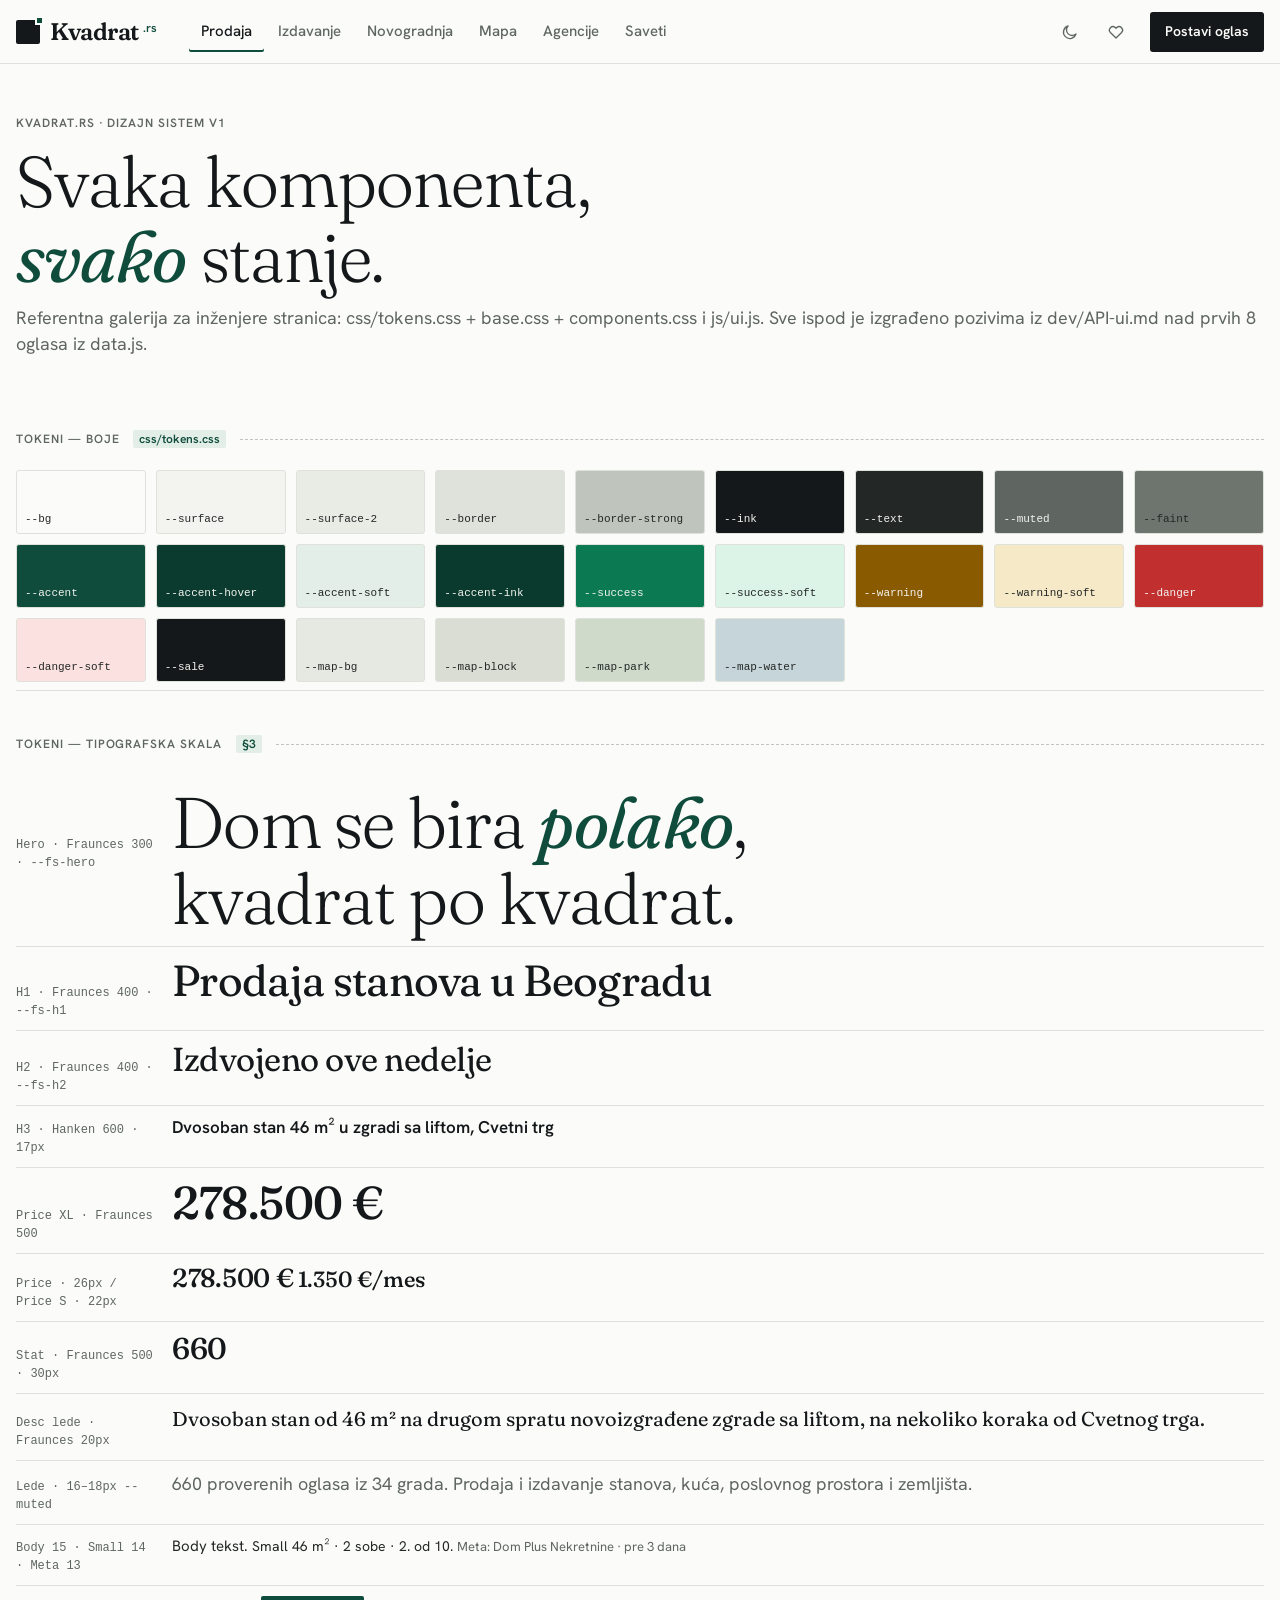
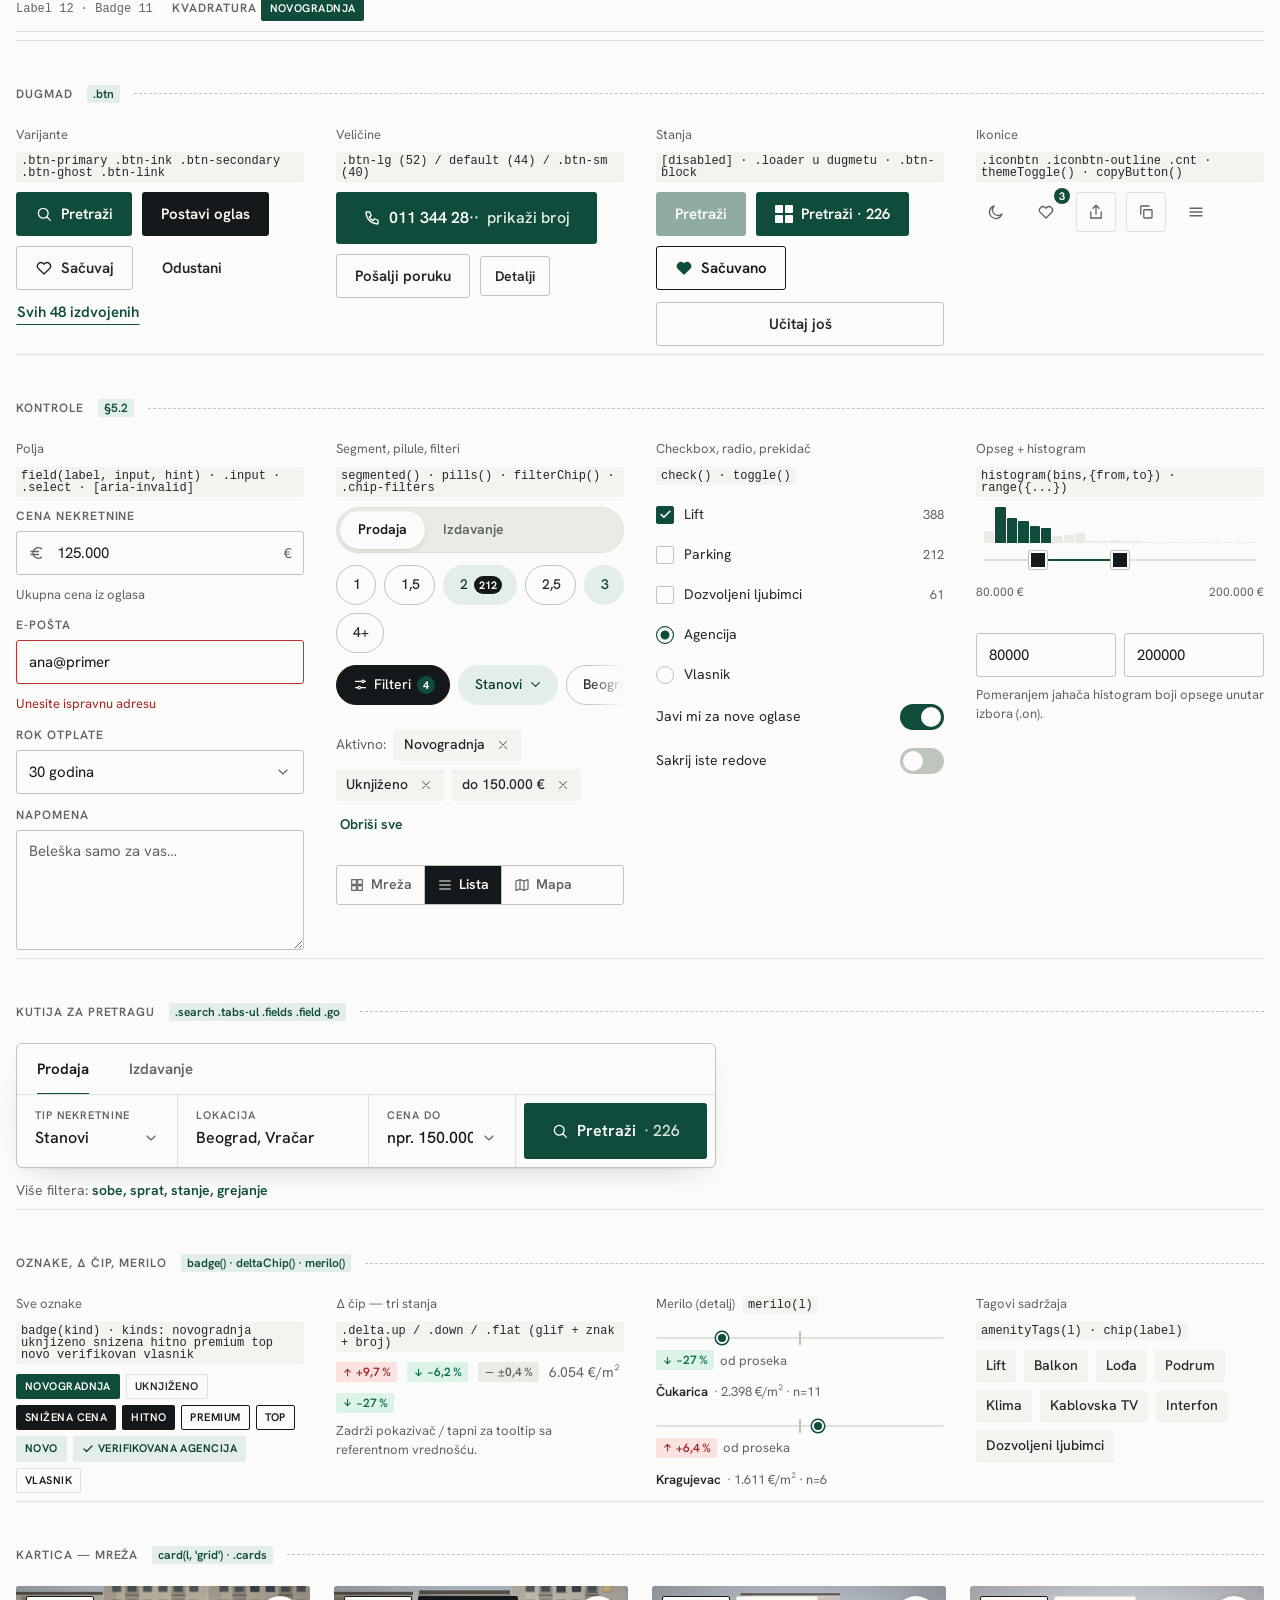
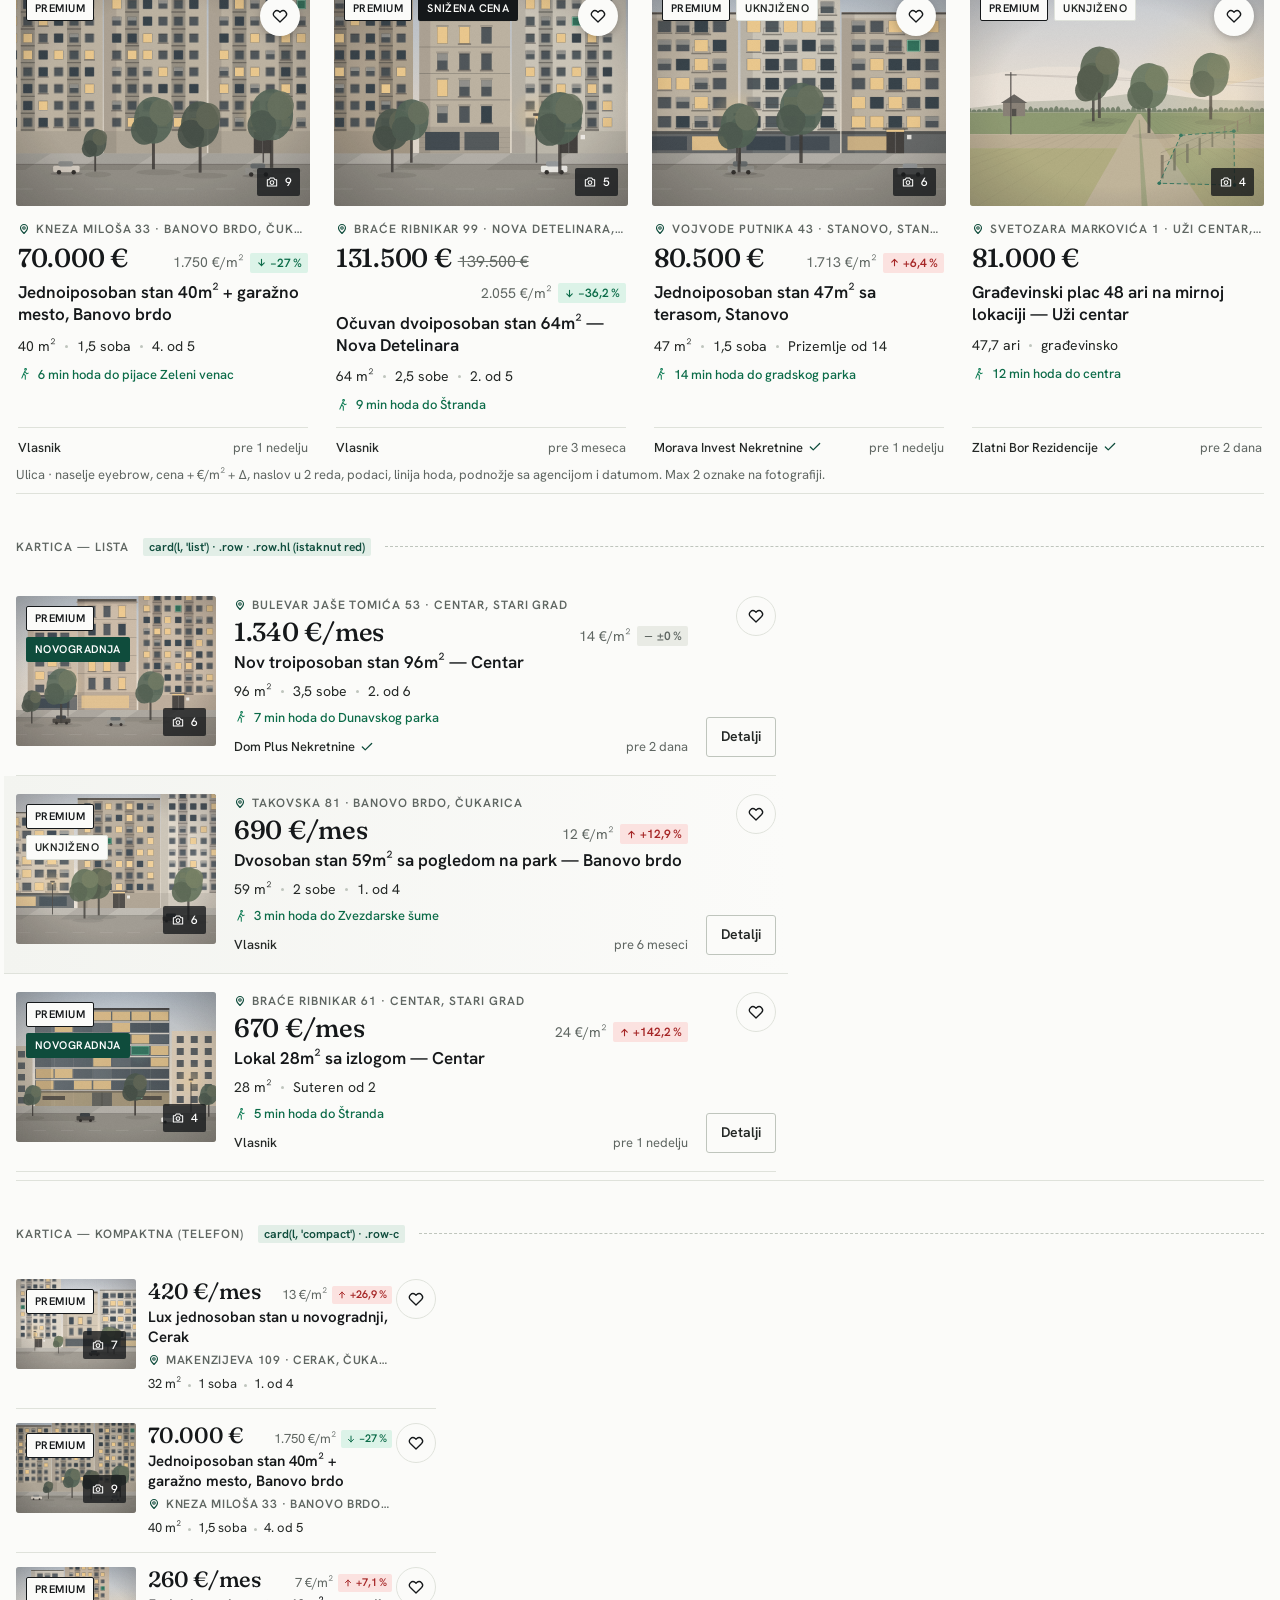
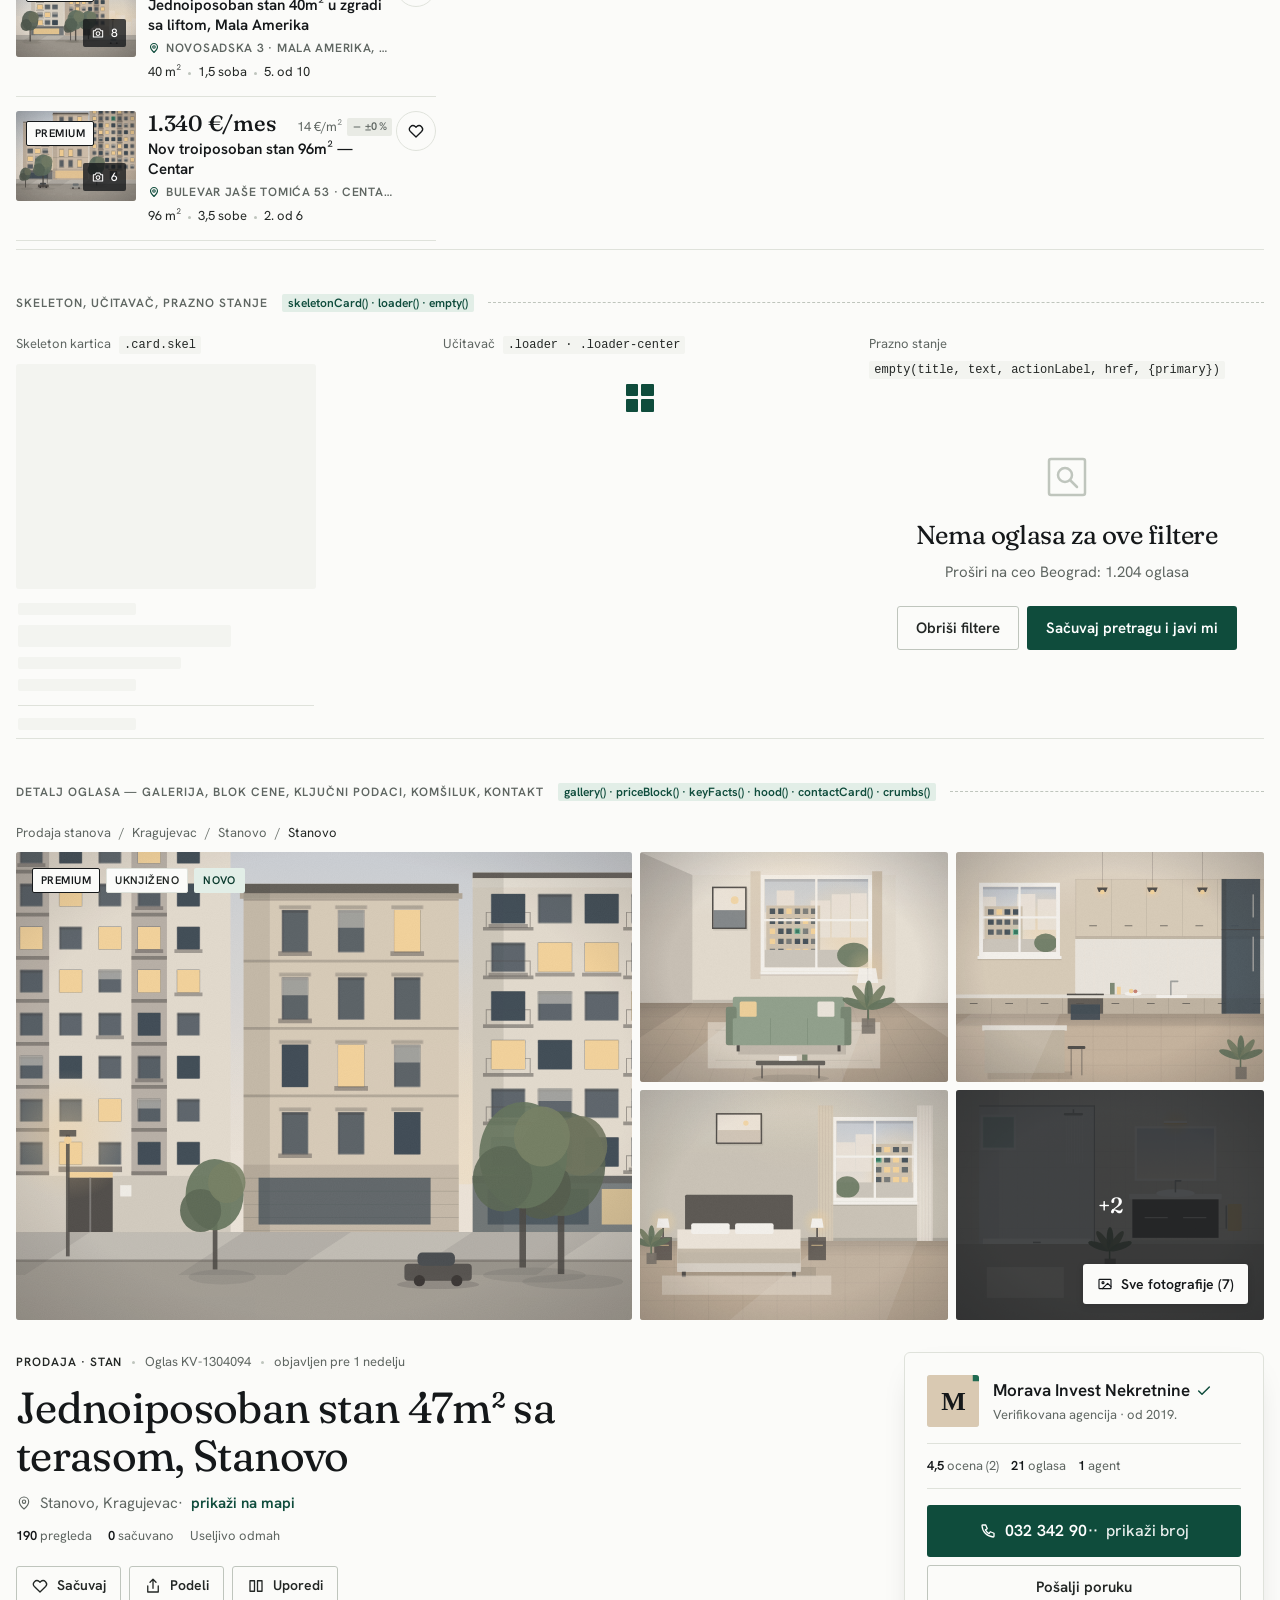
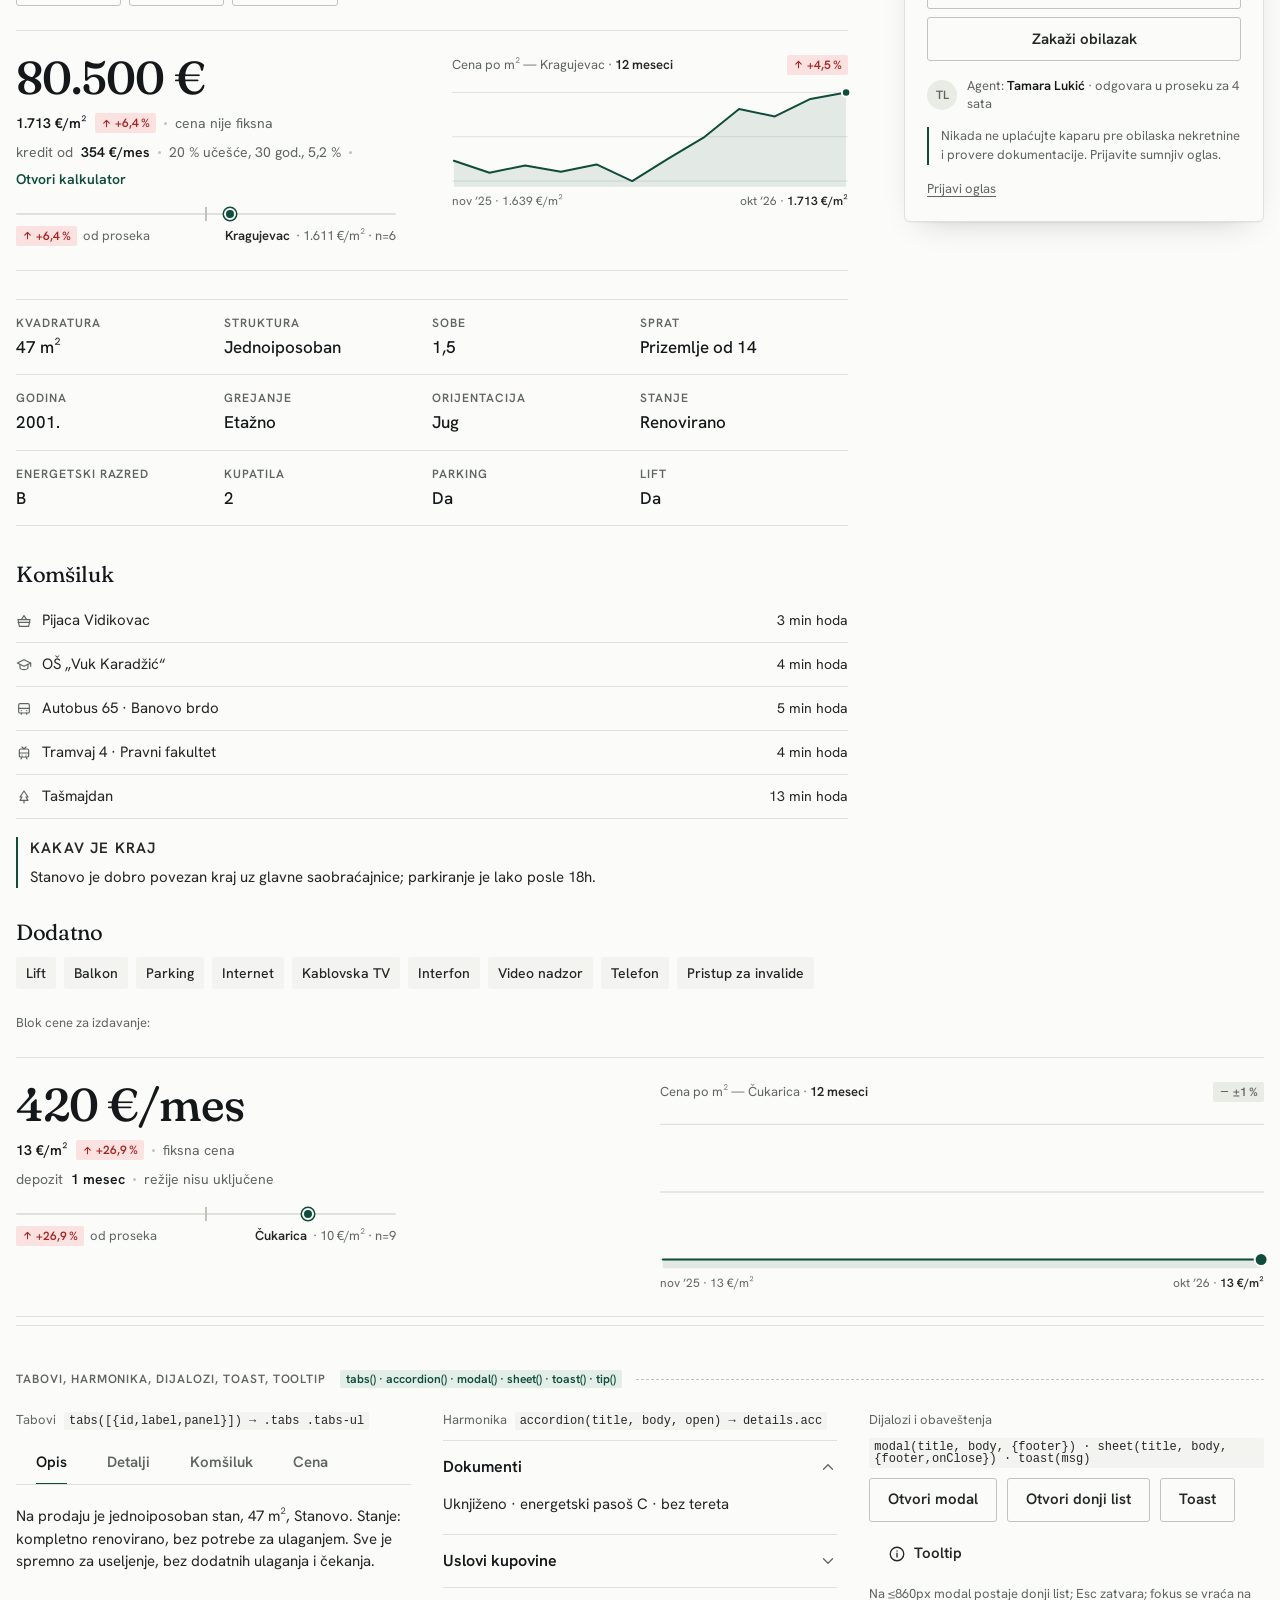
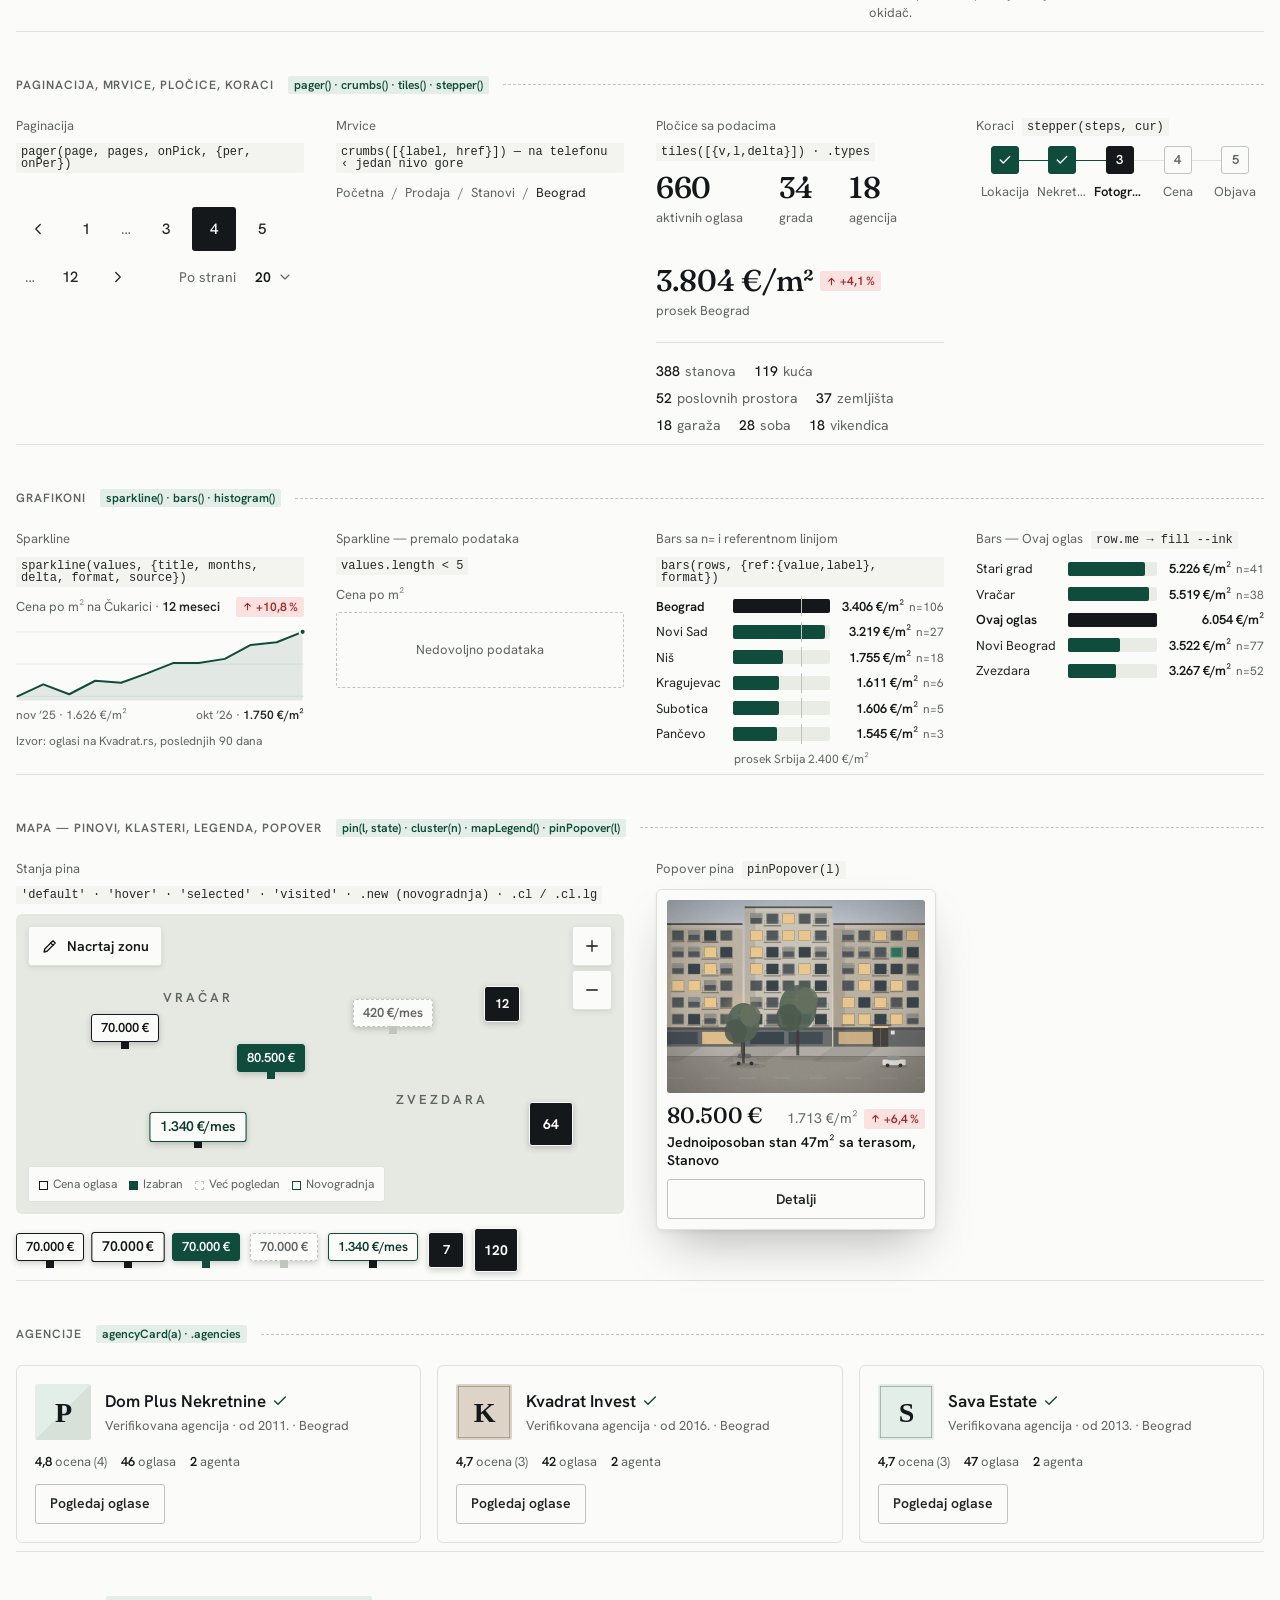
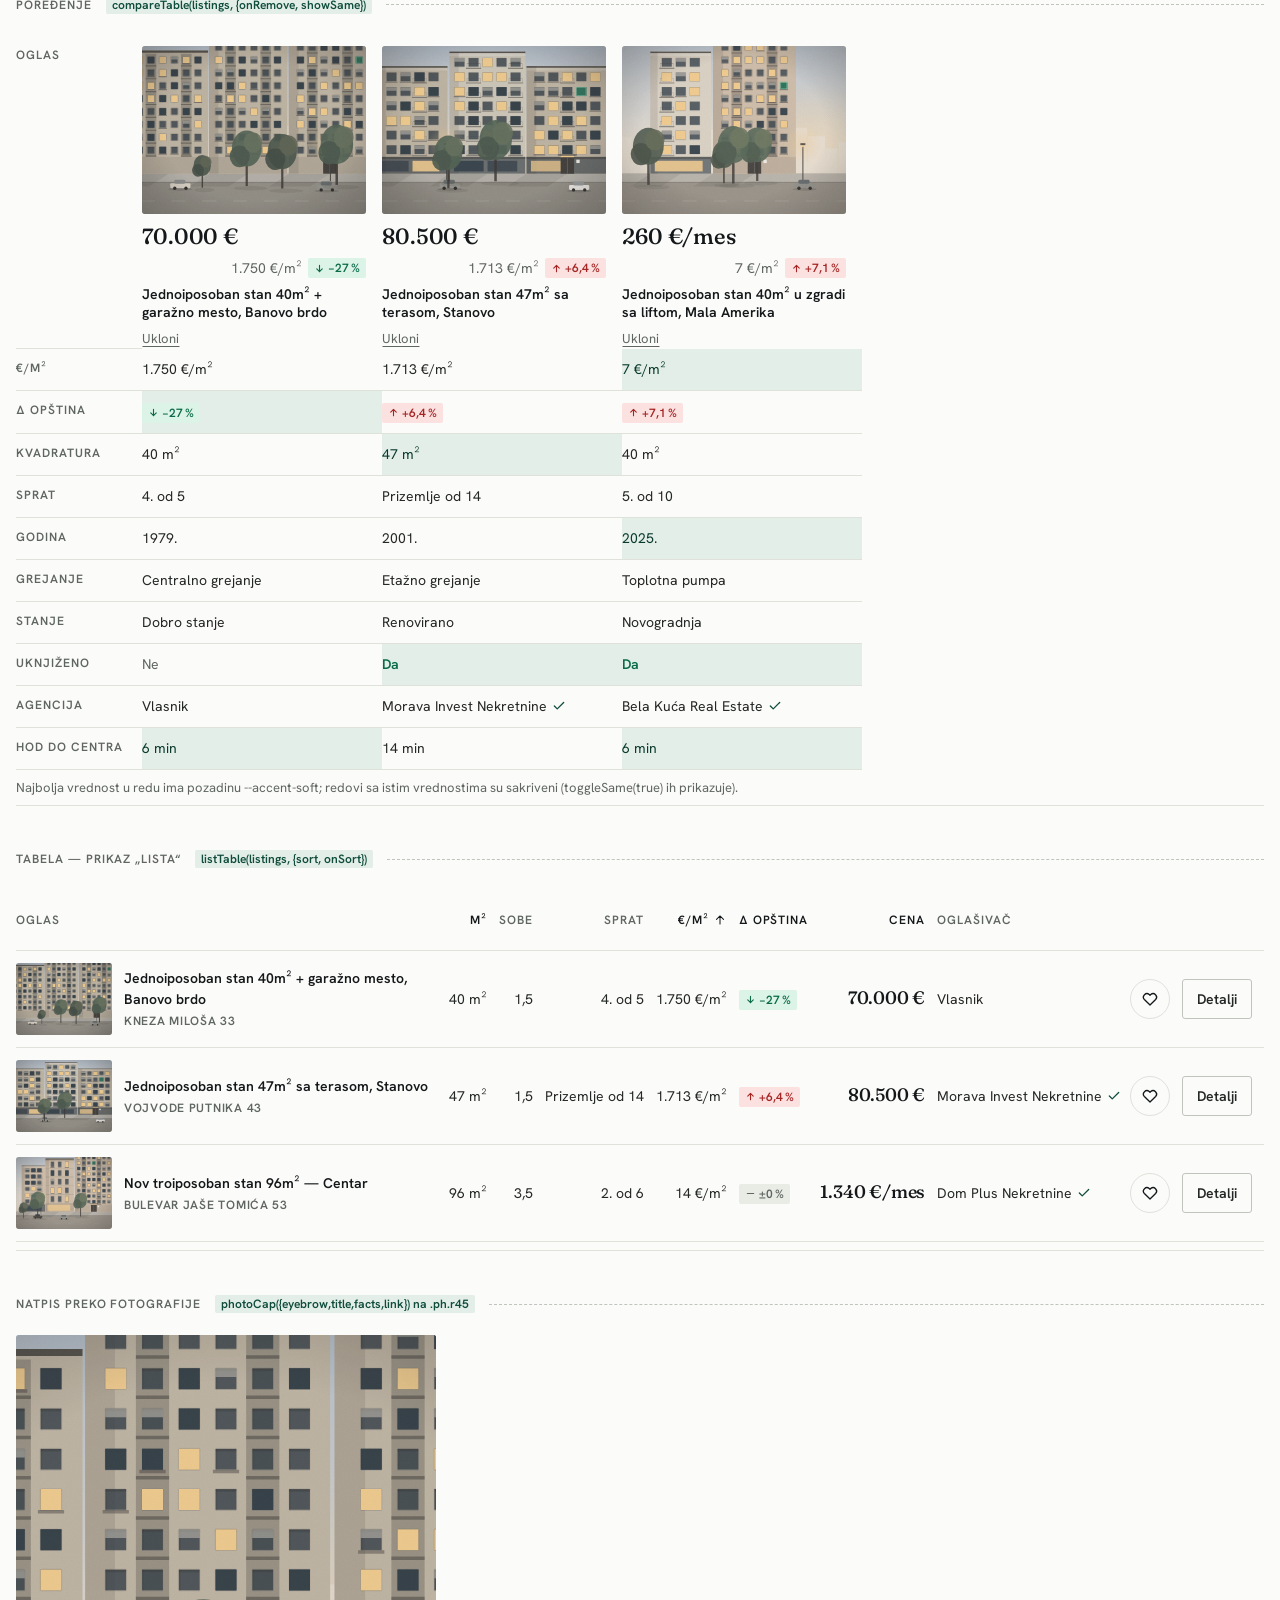
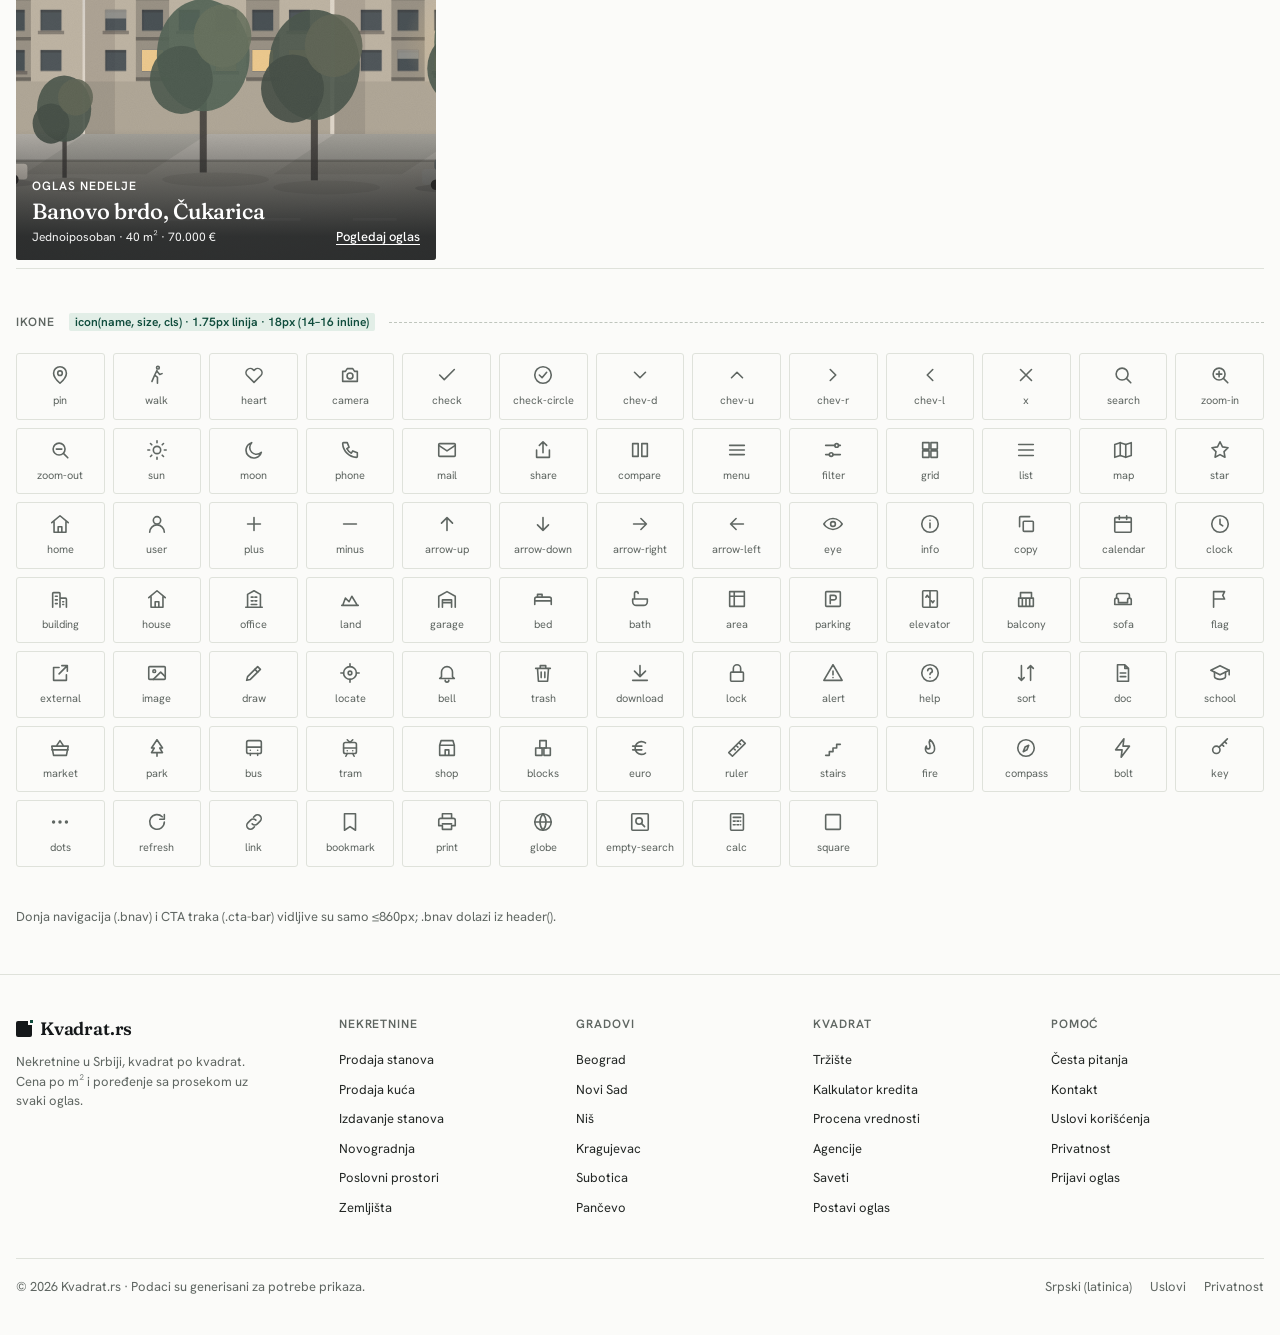
==== dev/index.html @ 616bff7f "WIP: redizajn — dizajn sistem, generator slika, mapa (u izradi) Co-Authored-By: Claude Fable 5.1 <no" ====
<!doctype html>
<html lang="sr">
<head>
<meta charset="utf-8">
<meta name="viewport" content="width=device-width,initial-scale=1,viewport-fit=cover">
<title>Kvadrat.rs — dizajn sistem (styleguide)</title>
<link rel="preconnect" href="https://fonts.googleapis.com">
<link rel="preconnect" href="https://fonts.gstatic.com" crossorigin>
<link href="https://fonts.googleapis.com/css2?family=Fraunces:ital,opsz,wght,SOFT@0,9..144,300..700,50;1,9..144,300..700,50&family=Hanken+Grotesk:wght@400;500;600;700&display=swap" rel="stylesheet">
<link rel="stylesheet" href="../css/tokens.css">
<link rel="stylesheet" href="../css/base.css">
<link rel="stylesheet" href="../css/components.css">
<style>
/* samo za styleguide — ne kopirati na sajt */
.sg-sec{padding:44px 0 8px}
.sg-sec+.sg-sec{border-top:1px solid var(--border)}
.sg-label{display:flex;align-items:center;gap:14px;font-size:12px;font-weight:600;letter-spacing:.08em;text-transform:uppercase;color:var(--muted);margin-bottom:22px}
.sg-label::after{content:"";flex:1;border-top:1px dashed var(--border-strong)}
.sg-label code{font:600 12px/1 var(--f-body);letter-spacing:0;text-transform:none;color:var(--accent);background:var(--accent-soft);padding:3px 6px;border-radius:2px}
.sg-grid{display:grid;grid-template-columns:repeat(auto-fit,minmax(280px,1fr));gap:28px 32px}
.sg-item,.sg-sec,.sg-grid>*{min-width:0}
.sg-item>.t{font-size:13px;color:var(--muted);margin-bottom:10px;display:flex;gap:8px;align-items:baseline;flex-wrap:wrap}
.sg-item>.t code{font:500 12px/1 ui-monospace,Menlo,Consolas,monospace;color:var(--text);background:var(--surface);padding:3px 5px;border-radius:2px}
.sg-row{display:flex;flex-wrap:wrap;gap:10px;align-items:center}
.sg-sw{display:grid;grid-template-columns:repeat(auto-fill,minmax(120px,1fr));gap:10px}
.sg-sw div{height:64px;border-radius:var(--r);border:1px solid var(--border);display:flex;align-items:flex-end;padding:6px 8px;font-size:11px;color:var(--muted);font-family:ui-monospace,Menlo,monospace}
.sg-sw div.dark{color:#F3F4F0}.sg-sw div.light{color:#232725}
.sg-type>div{padding:10px 0;border-bottom:1px solid var(--border);display:grid;grid-template-columns:140px 1fr;gap:16px;align-items:baseline}
.sg-type small{font-size:12px;color:var(--muted);font-family:ui-monospace,Menlo,monospace}
.sg-icons{display:grid;grid-template-columns:repeat(auto-fill,minmax(88px,1fr));gap:8px}
.sg-icons div{display:flex;flex-direction:column;align-items:center;gap:6px;padding:10px 4px;border:1px solid var(--border);border-radius:var(--r);font-size:11px;color:var(--muted);text-align:center;word-break:break-all}
.sg-map{height:300px;position:relative}
.sg-note{font-size:13px;color:var(--muted);margin-top:8px}
.sg-rail{display:flex;gap:8px;overflow-x:auto;scrollbar-width:none;padding-right:36px;mask-image:linear-gradient(90deg,#000 calc(100% - 36px),transparent);-webkit-mask-image:linear-gradient(90deg,#000 calc(100% - 36px),transparent)}
.sg-rail::-webkit-scrollbar{display:none}
.sg-rows{max-width:760px}
.sg-compact{max-width:420px}
.sg-hero{max-width:420px}
.sg-h{margin-bottom:28px}
.sg-h p{margin-top:10px}
@media (max-width:600px){.sg-type>div{grid-template-columns:1fr;gap:4px}.sg-grid{grid-template-columns:1fr}}
</style>
</head>
<body>
<div id="app"></div>
<main id="main" class="wrap" aria-label="Styleguide"></main>
<div id="foot"></div>
<div id="toasts" aria-live="polite"></div>

<script src="../data.js" charset="utf-8"></script>
<script src="../js/core.js" charset="utf-8"></script>
<script src="../js/images.js" charset="utf-8"></script>
<script src="../js/ui.js" charset="utf-8"></script>
<script>
/* ───────── ŠIM samo za styleguide: fallback fmt/stats/mock/store/img/mortgage ako core.js / images.js još nisu prepisani ───────── */
(function () {
  'use strict';
  const has = (fn) => { try { return fn() !== undefined; } catch (e) { return false; } };
  const nf = new Intl.NumberFormat('sr-RS', { maximumFractionDigits: 0 });
  const nf1 = new Intl.NumberFormat('sr-RS', { maximumFractionDigits: 1 });
  const pl = (n, a, b, c) => { const m10 = n % 10, m100 = n % 100; if (m10 === 1 && m100 !== 11) return a; if (m10 >= 2 && m10 <= 4 && (m100 < 12 || m100 > 14)) return b; return c; };
  if (!has(() => fmt)) {
    window.fmt = {
      price: (n, t) => nf.format(Math.round(n)) + (t === 'izdavanje' ? ' €/mes' : ' €'),
      ppm: (n) => nf.format(Math.round(n)) + ' €/m²',
      m2: (n) => nf.format(Math.round(n)) + ' m²',
      num: (n) => nf.format(n),
      pct: (x, o = {}) => ((o.sign && x > 0) ? '+' : '') + nf1.format(Math.round(x * 10) / 10).replace('-', '−') + ' %',
      rel: (d) => d === 0 ? 'danas' : d === 1 ? 'juče' : d < 7 ? `pre ${d} dana` : d < 30 ? `pre ${Math.round(d / 7)} ${pl(Math.round(d / 7), 'nedelju', 'nedelje', 'nedelja')}` : d < 365 ? `pre ${Math.round(d / 30)} ${pl(Math.round(d / 30), 'mesec', 'meseca', 'meseci')}` : 'pre godinu dana',
      floor: (fl, tf) => fl == null ? null : (fl === 0 ? 'Prizemlje' : fl === -1 ? 'Suteren' : fl + '.') + (tf ? ' od ' + tf : ''),
      rooms: (ro) => (ROOMS.find((r) => r[0] === ro) || [0, ro + ' sobe'])[1],
      roomsN: (ro) => ro >= 5 ? '5+' : nf1.format(ro),
      plural: pl,
    };
  }
  const median = (arr) => { if (!arr.length) return 0; const s = [...arr].sort((a, b) => a - b); const m = s.length >> 1; return s.length % 2 ? s[m] : (s[m - 1] + s[m]) / 2; };
  if (!has(() => stats)) {
    const grp = (l, key) => D.listings.filter((x) => x.t === l.t && x.pt === l.pt && x.ppm && (key === 'all' || x[key] === l[key]));
    window.stats = {
      refPpm(l) {
        for (const [key, scope, label] of [['ns', 'nbhd', l.n], ['ms', 'mun', l.m], ['cs', 'city', l.c], ['all', 'all', 'Srbija']]) {
          const g = grp(l, key); if (g.length >= 5 || key === 'all') return { ppm: median(g.map((x) => x.ppm)), label, n: g.length, scope };
        }
      },
      delta(l) { const r = this.refPpm(l); if (!r || !r.ppm || !l.ppm) return null; return { pct: (l.ppm / r.ppm - 1) * 100, ppm: r.ppm, label: r.label, n: r.n, scope: r.scope }; },
      cityIndex() { return D.cities.filter((c) => c.maj).map((c) => { const g = D.listings.filter((x) => x.t === 'prodaja' && x.pt === 'stan' && x.cs === c.s && x.ppm); return { c: c.n, cs: c.s, ppm: median(g.map((x) => x.ppm)), change: ((hash(c.s) % 300) - 150) / 100, n: g.length }; }); },
      histogram(list, key, bins) { const v = list.map((x) => x[key]).filter((x) => x != null); const lo = Math.min(...v), hi = Math.max(...v), w = (hi - lo) / bins || 1; const out = Array.from({ length: bins }, (_, i) => ({ from: lo + i * w, to: lo + (i + 1) * w, n: 0 })); v.forEach((x) => { out[Math.min(bins - 1, Math.floor((x - lo) / w))].n++; }); return out; },
      medians(list) { return { p: median(list.map((x) => x.p)), ppm: median(list.map((x) => x.ppm).filter(Boolean)), a: median(list.map((x) => x.a).filter(Boolean)) }; },
      similar(l, n = 4) { return D.listings.filter((x) => x.s !== l.s && x.t === l.t && x.pt === l.pt && x.cs === l.cs).sort((a, b) => Math.abs(a.p - l.p) - Math.abs(b.p - l.p)).slice(0, n); },
    };
  }
  if (!has(() => mock)) {
    const STREETS = { beograd: ['Makenzijeva', 'Bulevar kralja Aleksandra', 'Cvijićeva', 'Vojvode Stepe', 'Požeška', 'Jurija Gagarina', 'Dalmatinska', 'Nehruova', 'Kneza Miloša', 'Takovska'], 'novi-sad': ['Bulevar oslobođenja', 'Futoška', 'Jevrejska', 'Narodnog fronta', 'Dunavska'], nis: ['Obrenovićeva', 'Bulevar Nemanjića', 'Vožda Karađorđa'], default: ['Glavna', 'Kralja Petra', 'Svetog Save', 'Cara Dušana', 'Karađorđeva'] };
    const POI = { beograd: ['pijace Kalenić', 'Tašmajdana', 'stanice Vukov spomenik', 'Ade Ciganlije', 'Slavije', 'pijace Zeleni venac', 'Zvezdarske šume', 'Košutnjaka'], 'novi-sad': ['Dunavskog parka', 'Štranda', 'Futoške pijace', 'Limanskog parka'], nis: ['Tvrđave', 'Čair parka', 'Trga kralja Milana'], default: ['centra', 'glavne pijace', 'gradskog parka', 'železničke stanice'] };
    const pick = (arr, h) => arr[h % arr.length];
    window.mock = {
      street(l) { if (l.ad) return l.ad; const h = hash(l.s + '#st'); return `${pick(STREETS[l.cs] || STREETS.default, h)} ${1 + (h >>> 4) % 120}`; },
      walk(l) { const h = hash(l.s + '#wk'); return { min: 3 + (h % 12), to: pick(POI[l.cs] || POI.default, h >>> 3) }; },
      history(l) { const r = rng(hash(l.s + '#hist')); const now = new Date(2026, 9, 1); const ps = [l.p]; for (let i = 1; i < 12; i++) ps.push(ps[i - 1] / (1 + (r() - 0.42) * 0.035)); return ps.reverse().map((p, k) => { const d = new Date(now.getFullYear(), now.getMonth() - (11 - k), 1); return { m: `${d.getFullYear()}-${String(d.getMonth() + 1).padStart(2, '0')}`, p: Math.round(p) }; }); },
      hood(l) { const h = hash(l.s + '#hood') >>> 1; return { transport: [{ type: 'Autobus', line: String(16 + h % 80), stop: pick(['Vukov spomenik', 'Slavija', 'Zeleni venac', 'Trg Republike', 'Banovo brdo'], h), min: 2 + h % 6 }, { type: 'Tramvaj', line: String(2 + (h >> 4) % 12), stop: pick(['Pravni fakultet', 'Dorćol', 'Banjica', 'Blok 45'], h >> 2), min: 4 + (h >> 3) % 7 }], pijaca: { name: 'Pijaca ' + pick(['Kalenić', 'Đeram', 'Zeleni venac', 'Bajloni', 'Vidikovac'], h), min: 3 + h % 9 }, skola: { name: 'OŠ „' + pick(['Vuk Karadžić', 'Sveti Sava', 'Nikola Tesla', 'Jovan Dučić'], h >> 1) + '“', min: 4 + (h >> 2) % 8 }, park: { name: pick(['Tašmajdan', 'Topčider', 'Zvezdarska šuma', 'Park Ušće'], h >> 3), min: 5 + (h >> 4) % 10 }, note: `${l.n || l.m} je ${pick(['miran stambeni kraj sa starim drvoredima', 'živ kraj sa kafićima i pijacom na pet minuta', 'porodični kraj blizu škola i parkova', 'dobro povezan kraj uz glavne saobraćajnice'], h >> 5)}; parkiranje ${pick(['je lako posle 18h', 'zahteva zonsku kartu', 'je rešeno garažama u novim zgradama'], h >> 6)}.` }; },
    };
  }
  if (!has(() => store)) {
    const read = (k, fb) => { try { return JSON.parse(localStorage.getItem('kv.' + k)) ?? fb; } catch (e) { return fb; } };
    const write = (k, v) => { try { localStorage.setItem('kv.' + k, JSON.stringify(v)); } catch (e) { /* ignore */ } };
    const subs = [];
    const st = window.store = {
      favs: new Set(read('favs', [])), compare: read('compare', []), recent: read('recent', []), searches: read('searches', []), notes: read('notes', {}),
      on(fn) { subs.push(fn); return () => { const i = subs.indexOf(fn); if (i >= 0) subs.splice(i, 1); }; },
      emit() { subs.forEach((f) => f()); },
      toggleFav(s) { if (st.favs.has(s)) st.favs.delete(s); else st.favs.add(s); write('favs', [...st.favs]); st.emit(); },
      isFav(s) { return st.favs.has(s); },
      toggleCompare(s) { const i = st.compare.indexOf(s); if (i >= 0) st.compare.splice(i, 1); else if (st.compare.length < 4) st.compare.push(s); write('compare', st.compare); st.emit(); },
      inCompare(s) { return st.compare.includes(s); },
      pushRecent(s) { st.recent = [s, ...st.recent.filter((x) => x !== s)].slice(0, 12); write('recent', st.recent); st.emit(); },
      saveSearch(name, params) { st.searches.push({ id: Date.now().toString(36), name, params, created: Date.now() }); write('searches', st.searches); st.emit(); },
      removeSearch(id) { st.searches = st.searches.filter((x) => x.id !== id); write('searches', st.searches); st.emit(); },
      setNote(s, text) { st.notes[s] = text; write('notes', st.notes); st.emit(); },
    };
  }
  if (!has(() => mortgage)) {
    window.mortgage = (principal, ratePct, years) => { const r = ratePct / 100 / 12, n = years * 12; const monthly = r ? principal * r / (1 - Math.pow(1 + r, -n)) : principal / n; return { monthly, total: monthly * n, interest: monthly * n - principal }; };
  }
  if (!has(() => img)) {
    const KINDS = { stan: ['facade', 'interior', 'interior', 'interior', 'interior', 'facade', 'facade'], kuca: ['house', 'interior', 'interior', 'interior', 'land', 'facade'], 'poslovni-prostor': ['facade', 'interior', 'facade'], zemljiste: ['land', 'land', 'land'], garaza: ['garage', 'garage', 'facade'], soba: ['interior', 'interior', 'facade'], vikendica: ['house', 'interior', 'land'] };
    const svgFor = (l, idx) => { const kinds = KINDS[l.pt] || KINDS.stan; const k = typeof kindFor === 'function' ? kindFor(l.pt, idx) : kinds[idx % kinds.length]; return scene(l.s, k, idx); };
    const uri = (svg) => 'data:image/svg+xml;utf8,' + encodeURIComponent(svg);
    const DIM = { '4:3': [800, 600], '16:10': [800, 500], '1:1': [600, 600], '4:5': [800, 1000] };
    window.img = {
      src: (l, idx = 0) => uri(svgFor(l, idx)),
      el(l, idx = 0, o = {}) { const [w, h] = DIM[o.aspect || '4:3'] || DIM['4:3']; const kinds = this.kinds(l); return el('img', { src: uri(svgFor(l, idx)), alt: o.alt || `${l.ti} — ${kinds[idx % kinds.length]}`, width: w, height: h, loading: 'lazy', decoding: 'async', class: o.cls || null }); },
      kinds: (l) => { const k = KINDS[l.pt] || KINDS.stan; return Array.from({ length: l.im || 1 }, (_, i) => k[i % k.length]); },
      hero: () => (typeof heroArt === 'function' ? heroArt() : ''),
      city: (s) => uri(typeof cityArt === 'function' ? cityArt(hash(s)) : '<svg xmlns="http://www.w3.org/2000/svg"/>'),
      article: (s) => uri(scene(s, 'interior', 0)),
      mark: (a) => { const ini = a.n.split(/\s+/).slice(0, 2).map((w) => w[0]).join(''); return uri(`<svg xmlns="http://www.w3.org/2000/svg" viewBox="0 0 56 56"><rect width="56" height="56" fill="#E9EBE5"/><text x="28" y="35" text-anchor="middle" font-family="Georgia,serif" font-size="22" fill="#15181A">${ini}</text></svg>`); },
    };
  }
})();

/* ───────── galerija komponenti ───────── */
(function () {
  'use strict';
  const L = D.listings.slice(0, 8);
  const withPhotos = D.listings.find((l) => l.im >= 7) || L[0];
  const sale = D.listings.find((l) => saleKindOf(l)) || L[0];
  function saleKindOf(l) { return badgeKinds(l).includes('snizena'); }
  const main = document.getElementById('main');
  document.getElementById('app').appendChild(header('/prodaja'));
  document.getElementById('foot').appendChild(footer());

  const sec = (label, code, ...kids) => main.appendChild(el('section', { class: 'sg-sec' }, el('p', { class: 'sg-label' }, label, code ? el('code', {}, code) : null), ...kids));
  const item = (title, code, node, note) => el('div', { class: 'sg-item' }, el('p', { class: 't' }, title, code ? el('code', {}, code) : null), node, note ? el('p', { class: 'sg-note' }, note) : null);
  const grid = (...kids) => el('div', { class: 'sg-grid' }, ...kids);
  const row = (...kids) => el('div', { class: 'sg-row' }, ...kids);

  /* uvod */
  main.appendChild(el('div', { class: 'sg-h', style: 'padding-top:40px' },
    el('p', { class: 'eyebrow' }, 'Kvadrat.rs · dizajn sistem v1'),
    el('h1', { class: 't-hero', style: 'margin-top:12px' }, 'Svaka komponenta, ', el('em', {}, 'svako'), ' stanje.'),
    el('p', { class: 'lede' }, 'Referentna galerija za inženjere stranica: css/tokens.css + base.css + components.css i js/ui.js. Sve ispod je izgrađeno pozivima iz dev/API-ui.md nad prvih 8 oglasa iz data.js.')));

  /* tokeni */
  const sw = ['--bg', '--surface', '--surface-2', '--border', '--border-strong', '--ink', '--text', '--muted', '--faint', '--accent', '--accent-hover', '--accent-soft', '--accent-ink', '--success', '--success-soft', '--warning', '--warning-soft', '--danger', '--danger-soft', '--sale', '--map-bg', '--map-block', '--map-park', '--map-water'];
  sec('Tokeni — boje', 'css/tokens.css', el('div', { class: 'sg-sw' }, sw.map((v) => el('div', { style: `background:var(${v})`, class: /ink|accent$|accent-hover|success$|warning$|danger$|sale$|text$|muted/.test(v) ? 'dark' : 'light' }, v))));
  sec('Tokeni — tipografska skala', '§3', el('div', { class: 'sg-type' },
    el('div', {}, el('small', {}, 'Hero · Fraunces 300 · --fs-hero'), el('p', { class: 't-hero' }, 'Dom se bira ', el('em', {}, 'polako'), ', kvadrat po kvadrat.')),
    el('div', {}, el('small', {}, 'H1 · Fraunces 400 · --fs-h1'), el('p', { class: 't-h1' }, 'Prodaja stanova u Beogradu')),
    el('div', {}, el('small', {}, 'H2 · Fraunces 400 · --fs-h2'), el('p', { class: 't-h2' }, 'Izdvojeno ove nedelje')),
    el('div', {}, el('small', {}, 'H3 · Hanken 600 · 17px'), el('p', { class: 't-h3' }, 'Dvosoban stan 46 m² u zgradi sa liftom, Cvetni trg')),
    el('div', {}, el('small', {}, 'Price XL · Fraunces 500'), el('p', { class: 'price', style: 'font-size:var(--fs-price-xl)' }, '278.500 €')),
    el('div', {}, el('small', {}, 'Price · 26px / Price S · 22px'), el('p', {}, el('span', { class: 'price' }, '278.500 €'), ' ', el('span', { class: 'price price-sm' }, '1.350 €/mes'))),
    el('div', {}, el('small', {}, 'Stat · Fraunces 500 · 30px'), el('p', { class: 't-stat' }, '660')),
    el('div', {}, el('small', {}, 'Desc lede · Fraunces 20px'), el('p', { class: 't-desc-lede' }, 'Dvosoban stan od 46 m² na drugom spratu novoizgrađene zgrade sa liftom, na nekoliko koraka od Cvetnog trga.')),
    el('div', {}, el('small', {}, 'Lede · 16–18px --muted'), el('p', { class: 'lede' }, '660 proverenih oglasa iz 34 grada. Prodaja i izdavanje stanova, kuća, poslovnog prostora i zemljišta.')),
    el('div', {}, el('small', {}, 'Body 15 · Small 14 · Meta 13'), el('p', {}, 'Body tekst. ', el('span', { class: 'small' }, 'Small 46 m² · 2 sobe · 2. od 10. '), el('span', { class: 'meta' }, 'Meta: Dom Plus Nekretnine · pre 3 dana'))),
    el('div', {}, el('small', {}, 'Label 12 · Badge 11'), el('p', {}, el('span', { class: 'label' }, 'Kvadratura'), '  ', badge('novogradnja')))));

  /* dugmad */
  sec('Dugmad', '.btn', grid(
    item('Varijante', '.btn-primary .btn-ink .btn-secondary .btn-ghost .btn-link', row(
      el('button', { class: 'btn btn-primary', type: 'button' }, icon('search'), 'Pretraži'), el('button', { class: 'btn btn-ink', type: 'button' }, 'Postavi oglas'),
      el('button', { class: 'btn btn-secondary', type: 'button' }, icon('heart'), 'Sačuvaj'), el('button', { class: 'btn btn-ghost', type: 'button' }, 'Odustani'), el('a', { class: 'btn btn-link', href: '#' }, 'Svih 48 izdvojenih'))),
    item('Veličine', '.btn-lg (52) / default (44) / .btn-sm (40)', row(
      el('button', { class: 'btn btn-primary btn-lg', type: 'button' }, icon('phone'), '011 344 28··', el('span', { style: 'font-weight:500;opacity:.9' }, 'prikaži broj')),
      el('button', { class: 'btn btn-secondary', type: 'button' }, 'Pošalji poruku'), el('button', { class: 'btn btn-secondary btn-sm', type: 'button' }, 'Detalji'))),
    item('Stanja', '[disabled] · .loader u dugmetu · .btn-block', el('div', { class: 'stack' }, row(
      el('button', { class: 'btn btn-primary', type: 'button', disabled: true }, 'Pretraži'), el('button', { class: 'btn btn-primary', type: 'button' }, loader(), 'Pretraži · 226'),
      el('button', { class: 'btn btn-secondary', type: 'button', 'aria-pressed': 'true' }, icon('heart'), 'Sačuvano')),
      el('button', { class: 'btn btn-secondary btn-block', type: 'button' }, 'Učitaj još'))),
    item('Ikonice', '.iconbtn .iconbtn-outline .cnt · themeToggle() · copyButton()', row(
      themeToggle(), el('a', { class: 'iconbtn', href: '#', 'aria-label': 'Sačuvani oglasi' }, icon('heart'), el('span', { class: 'cnt' }, '3')),
      el('button', { class: 'iconbtn iconbtn-outline', type: 'button', 'aria-label': 'Podeli' }, icon('share')), copyButton('KV-1112899', { outline: true, label: 'Kopiraj šifru oglasa' }),
      el('button', { class: 'iconbtn', type: 'button', 'aria-label': 'Meni' }, icon('menu'))))));

  /* kontrole */
  const pmin = el('input', { class: 'input', type: 'number', placeholder: 'od', value: '80000' });
  const histo = histogram(stats.histogram(D.listings.filter((l) => l.t === 'prodaja' && l.pt === 'stan'), 'p', 24), { from: 80000, to: 200000 });
  const rng_ = range({ min: 0, max: 400000, step: 5000, from: 80000, to: 200000, format: (v) => fmt.price(v, 'prodaja'), label: 'Cena', onInput: (a, b) => histo.update(a, b) });
  sec('Kontrole', '§5.2', grid(
    item('Polja', 'field(label, input, hint) · .input · .select · [aria-invalid]', el('div', { class: 'stack' },
      field('Cena nekretnine', el('div', { class: 'input-wrap' }, icon('euro'), el('input', { class: 'input', type: 'text', value: '125.000' }), el('span', { class: 'suffix' }, '€')), 'Ukupna cena iz oglasa'),
      field('E-pošta', el('input', { class: 'input', type: 'email', value: 'ana@primer' }), 'Unesite ispravnu adresu', { error: true }),
      field('Rok otplate', select([[10, '10 godina'], [20, '20 godina'], [30, '30 godina']].map(([v, l]) => ({ v, l })), 30, null)),
      field('Napomena', el('textarea', { class: 'input', placeholder: 'Beleška samo za vas…' })))),
    item('Segment, pilule, filteri', 'segmented() · pills() · filterChip() · .chip-filters', el('div', { class: 'stack' },
      segmented([{ v: 'prodaja', l: 'Prodaja' }, { v: 'izdavanje', l: 'Izdavanje' }], 'prodaja', (v) => toast('Segment: ' + v)),
      pills([{ v: 1, l: '1' }, { v: 1.5, l: '1,5' }, { v: 2, l: '2', n: 212 }, { v: 2.5, l: '2,5' }, { v: 3, l: '3' }, { v: 4, l: '4+' }], [2, 3], (v, on) => toast(`${v}: ${on ? 'uključeno' : 'isključeno'}`)),
      el('div', { class: 'sg-rail' }, filterChip('Filteri', { filters: true, n: 4, icon: 'filter' }), filterChip('Stanovi', { on: true }), filterChip('Beograd'), filterChip('Cena'), filterChip('Kvadratura'), filterChip('Sobe'), filterChip('Svi filteri', { n: 2, icon: 'filter', chevron: false })),
      activeFilters([{ label: 'Novogradnja', onRemove: () => toast('Uklonjeno') }, { label: 'Uknjiženo', onRemove: () => toast('Uklonjeno') }, { label: 'do 150.000 €', onRemove: () => toast('Uklonjeno') }], () => toast('Obrisano sve')),
      views([{ v: 'grid', l: 'Mreža' }, { v: 'list', l: 'Lista' }, { v: 'map', l: 'Mapa' }], 'list', (v) => toast('Prikaz: ' + v)))),
    item('Checkbox, radio, prekidač', 'check() · toggle()', el('div', { class: 'stack', style: 'gap:0' },
      check('Lift', true, null, { count: 388 }), check('Parking', false, null, { count: 212 }), check('Dozvoljeni ljubimci', false, null, { count: 61 }),
      check('Agencija', true, null, { type: 'radio', name: 'adv' }), check('Vlasnik', false, null, { type: 'radio', name: 'adv' }),
      toggle(true, (v) => toast('Obaveštenja: ' + (v ? 'da' : 'ne')), { label: 'Javi mi za nove oglase' }), toggle(false, null, { label: 'Sakrij iste redove' }))),
    item('Opseg + histogram', 'histogram(bins,{from,to}) · range({...})', el('div', {}, histo, rng_, el('div', { class: 'range-inputs' }, pmin, el('input', { class: 'input', type: 'number', placeholder: 'do', value: '200000' }))), 'Pomeranjem jahača histogram boji opsege unutar izbora (.on).')));

  /* kutija za pretragu */
  const typeSel = el('select', {}, TYPES.map((t) => el('option', { value: t.v }, t.l)));
  const locIn = el('input', { type: 'text', placeholder: 'Grad, opština ili naselje', value: 'Beograd, Vračar' });
  const priceSel = el('select', {}, el('option', { value: '' }, 'npr. 150.000 €'), [100000, 150000, 200000, 300000].map((p) => el('option', { value: p }, fmt.price(p, 'prodaja'))));
  sec('Kutija za pretragu', '.search .tabs-ul .fields .field .go', el('div', { style: 'max-width:700px' },
    el('div', { class: 'search' },
      el('div', { class: 'tabs-ul', role: 'tablist' }, el('button', { type: 'button', role: 'tab', 'aria-selected': 'true' }, 'Prodaja'), el('button', { type: 'button', role: 'tab', 'aria-selected': 'false' }, 'Izdavanje')),
      el('form', { class: 'fields', onsubmit: (e) => { e.preventDefault(); toast('Pretraga · 226 oglasa'); } },
        field('Tip nekretnine', typeSel, null, { search: true }), field('Lokacija', locIn, null, { search: true }), field('Cena do', priceSel, null, { search: true }),
        el('div', { class: 'go' }, el('button', { class: 'btn btn-primary btn-lg', type: 'submit' }, icon('search'), 'Pretraži', el('span', { class: 'cnt' }, '· 226'))))),
    el('p', { class: 'search-more' }, 'Više filtera: ', el('a', { href: '#' }, 'sobe, sprat, stanje, grejanje'))));

  /* oznake, delta, merilo */
  sec('Oznake, Δ čip, Merilo', 'badge() · deltaChip() · merilo()', grid(
    item('Sve oznake', "badge(kind) · kinds: novogradnja uknjizeno snizena hitno premium top novo verifikovan vlasnik", el('div', { class: 'badge-row' }, ['novogradnja', 'uknjizeno', 'snizena', 'hitno', 'premium', 'top', 'novo', 'verifikovan', 'vlasnik'].map((k) => badge(k)))),
    item('Δ čip — tri stanja', '.delta.up / .down / .flat (glif + znak + broj)', row(deltaChip({ pct: 9.7, ppm: 5519, label: 'Vračar', n: 38 }), deltaChip({ pct: -6.2, ppm: 2458, label: 'Rakovica', n: 21 }), deltaChip({ pct: 0.4, ppm: 3522, label: 'Novi Beograd', n: 77 }), el('span', { class: 'ppm' }, '6.054 €/m²'), deltaChip(L[4])), 'Zadrži pokazivač / tapni za tooltip sa referentnom vrednošću.'),
    item('Merilo (detalj)', 'merilo(l)', el('div', {}, merilo(L[4]) || el('p', { class: 'meta' }, 'n < 5 — merilo sakriveno'), merilo(L[7]))),
    item('Tagovi sadržaja', 'amenityTags(l) · chip(label)', amenityTags(L[0]))));

  /* kartice */
  sec('Kartica — mreža', "card(l, 'grid') · .cards", el('div', { class: 'cards' }, [L[4], sale, L[7], L[1]].map((l) => card(l, 'grid'))), el('p', { class: 'sg-note' }, 'Ulica · naselje eyebrow, cena + €/m² + Δ, naslov u 2 reda, podaci, linija hoda, podnožje sa agencijom i datumom. Max 2 oznake na fotografiji.'));
  sec('Kartica — lista', "card(l, 'list') · .row · .row.hl (istaknut red)", el('div', { class: 'rows sg-rows' }, card(L[2], 'list'), (() => { const r = card(L[5], 'list'); r.classList.add('hl'); return r; })(), card(L[6], 'list')));
  sec('Kartica — kompaktna (telefon)', "card(l, 'compact') · .row-c", el('div', { class: 'rows sg-compact' }, [L[0], L[4], L[3], L[2]].map((l) => card(l, 'compact'))));
  sec('Skeleton, učitavač, prazno stanje', 'skeletonCard() · loader() · empty()', grid(
    item('Skeleton kartica', '.card.skel', el('div', { style: 'max-width:300px' }, skeletonCard())),
    item('Učitavač', '.loader · .loader-center', el('div', { class: 'loader-center', style: 'padding:20px 0' }, loader())),
    item('Prazno stanje', 'empty(title, text, actionLabel, href, {primary})', empty('Nema oglasa za ove filtere', 'Proširi na ceo Beograd: 1.204 oglasa', 'Obriši filtere', '#', { primary: { label: 'Sačuvaj pretragu i javi mi', onClick: () => toast('Pretraga sačuvana') } }))));

  /* detalj */
  const lx = L[7];
  sec('Detalj oglasa — galerija, blok cene, ključni podaci, Komšiluk, kontakt', 'gallery() · priceBlock() · keyFacts() · hood() · contactCard() · crumbs()',
    crumbs([{ label: 'Prodaja stanova', href: '#' }, { label: lx.c, href: '#' }, { label: lx.m, href: '#' }, { label: lx.n, href: '#' }]),
    gallery(withPhotos),
    el('div', { class: 'dgrid' },
      el('div', {},
        el('div', { class: 'dmeta' }, el('span', { class: 'eyebrow' }, `${lx.t} · ${lx.pt}`), el('span', { class: 'dot' }), `Oglas ${lx.r}`, el('span', { class: 'dot' }), `objavljen ${fmt.rel(lx.dz)}`),
        el('h1', { class: 't-h1', style: 'margin-top:12px;max-width:24ch' }, lx.ti),
        el('div', { class: 'dloc' }, icon('pin'), [...new Set([lx.n, lx.m, lx.c])].join(', '), '·', el('a', { href: '#' }, 'prikaži na mapi')),
        el('div', { class: 'dstats' }, el('span', {}, el('b', {}, fmt.num(lx.v)), ' pregleda'), el('span', {}, el('b', {}, fmt.num(lx.fv)), ' sačuvano'), el('span', {}, 'Useljivo odmah')),
        el('div', { class: 'actions' }, el('button', { class: 'btn btn-secondary btn-sm', type: 'button' }, icon('heart'), 'Sačuvaj'), el('button', { class: 'btn btn-secondary btn-sm', type: 'button' }, icon('share'), 'Podeli'), el('button', { class: 'btn btn-secondary btn-sm', type: 'button' }, icon('compare'), 'Uporedi')),
        priceBlock(lx),
        keyFacts(lx),
        el('div', { style: 'margin-top:32px' }, hood(lx)),
        el('div', { style: 'margin-top:32px' }, el('h2', { class: 't-h2s', style: 'margin-bottom:12px' }, 'Dodatno'), amenityTags(lx))),
      el('div', { class: 'aside' }, contactCard(lx))),
    el('div', { style: 'margin-top:24px' }, el('p', { class: 'sg-note' }, 'Blok cene za izdavanje:'), priceBlock(L[0])));

  /* tabovi, harmonika, modal, sheet, toast, tooltip */
  const tabsEl = tabs([{ id: 'opis', label: 'Opis', panel: el('p', { class: 'prose' }, lx.d.split('\n')[0]) }, { id: 'detalji', label: 'Detalji', panel: factsStrip(lx) }, { id: 'komsiluk', label: 'Komšiluk', panel: walkLine(lx) }, { id: 'cena', label: 'Cena', panel: el('p', { class: 'price' }, fmt.price(lx.p, lx.t)) }]);
  const sheetBody = () => el('div', {},
    el('div', { class: 'grp' }, el('p', { class: 't' }, 'Tip'), pills(TYPES.map((t) => ({ v: t.v, l: t.l })), ['stan'])),
    el('div', { class: 'grp' }, el('p', { class: 't' }, 'Sobe'), pills(['1', '1,5', '2', '2,5', '3', '4+'], ['2'])),
    el('div', { class: 'grp' }, el('p', { class: 't' }, 'Dodatno'), check('Lift', true, null, { count: 388 }), check('Parking', false, null, { count: 212 }), check('Uknjiženo', true, null, { count: 501 })));
  sec('Tabovi, harmonika, dijalozi, toast, tooltip', 'tabs() · accordion() · modal() · sheet() · toast() · tip()', grid(
    item('Tabovi', 'tabs([{id,label,panel}]) → .tabs .tabs-ul', tabsEl),
    item('Harmonika', 'accordion(title, body, open) → details.acc', el('div', {}, accordion('Dokumenti', el('p', {}, 'Uknjiženo · energetski pasoš C · bez tereta'), true), accordion('Uslovi kupovine', el('p', {}, 'Mogućnost kupovine na kredit; parking mesto se doplaćuje.')))),
    item('Dijalozi i obaveštenja', 'modal(title, body, {footer}) · sheet(title, body, {footer,onClose}) · toast(msg)', row(
      el('button', { class: 'btn btn-secondary', type: 'button', onclick: () => { const m = modal('Sačuvaj pretragu', el('div', { class: 'stack' }, field('Naziv', el('input', { class: 'input', value: 'Vračar, dvosobni do 200.000 €' })), toggle(true, null, { label: 'Javi mi za nove oglase' })), { footer: [el('button', { class: 'btn btn-ghost', type: 'button', onclick: () => m.close() }, 'Odustani'), el('button', { class: 'btn btn-primary', type: 'button', onclick: () => { m.close(); toast('Pretraga sačuvana'); } }, 'Sačuvaj')] }); } }, 'Otvori modal'),
      el('button', { class: 'btn btn-secondary', type: 'button', onclick: () => { const s = sheet('Filteri', sheetBody(), { footer: [el('button', { class: 'btn btn-ghost', type: 'button', onclick: () => s.close() }, 'Obriši sve'), el('button', { class: 'btn btn-ink', type: 'button', onclick: () => s.close() }, 'Prikaži 226 oglasa')] }); } }, 'Otvori donji list'),
      el('button', { class: 'btn btn-secondary', type: 'button', onclick: () => toast('Sačuvano · Pogledaj sačuvane') }, 'Toast'),
      tip(el('button', { class: 'btn btn-ghost', type: 'button' }, icon('info'), 'Tooltip'), '9,7 % iznad proseka za Vračar (5.519 €/m²)')), 'Na ≤860px modal postaje donji list; Esc zatvara; fokus se vraća na okidač.')));

  /* paginacija, mrvice, pločice, koraci */
  sec('Paginacija, mrvice, pločice, koraci', 'pager() · crumbs() · tiles() · stepper()', grid(
    item('Paginacija', 'pager(page, pages, onPick, {per, onPer})', pager(4, 12, (p) => toast('Strana ' + p), { per: 20, onPer: (n) => toast(n + ' po strani') })),
    item('Mrvice', 'crumbs([{label, href}]) — na telefonu ‹ jedan nivo gore', crumbs([{ label: 'Početna', href: '#' }, { label: 'Prodaja', href: '#' }, { label: 'Stanovi', href: '#' }, { label: 'Beograd', href: '#' }])),
    item('Pločice sa podacima', 'tiles([{v,l,delta}]) · .types', el('div', {}, tiles([{ v: '660', l: 'aktivnih oglasa' }, { v: '34', l: 'grada' }, { v: '18', l: 'agencija' }, { v: '3.804 €/m²', l: 'prosek Beograd', delta: deltaChip({ pct: 4.1, label: '12 meseci' }) }]),
      el('div', { class: 'types' }, TYPES.map((t) => el('a', { href: '#' }, el('b', {}, String(D.listings.filter((l) => l.pt === t.v).length)), t.pl))))),
    item('Koraci', 'stepper(steps, cur)', stepper(['Lokacija', 'Nekretnina', 'Fotografije', 'Cena', 'Objava'], 2))));

  /* grafikoni */
  const hist = mock.history(L[4]);
  const ci = stats.cityIndex().filter((c) => c.ppm).slice(0, 6);
  sec('Grafikoni', 'sparkline() · bars() · histogram()', grid(
    item('Sparkline', 'sparkline(values, {title, months, delta, format, source})', sparkline(hist.map((h) => Math.round(h.p / L[4].a)), { title: el('span', {}, 'Cena po m² na Čukarici · ', el('b', {}, '12 meseci')), months: hist.map((h) => h.m), delta: deltaChip({ pct: 10.8, label: '12 meseci' }), source: 'Izvor: oglasi na Kvadrat.rs, poslednjih 90 dana' })),
    item('Sparkline — premalo podataka', 'values.length < 5', sparkline([1, 2, 3], { title: 'Cena po m²' })),
    item('Bars sa n= i referentnom linijom', 'bars(rows, {ref:{value,label}, format})', bars(ci.map((c) => ({ label: c.c, value: Math.round(c.ppm), n: c.n, me: c.cs === 'beograd' })), { ref: { value: 2400, label: 'prosek Srbija' } })),
    item('Bars — Ovaj oglas', 'row.me → fill --ink', bars([{ label: 'Stari grad', value: 5226, n: 41 }, { label: 'Vračar', value: 5519, n: 38 }, { label: 'Ovaj oglas', value: 6054, me: true }, { label: 'Novi Beograd', value: 3522, n: 77 }, { label: 'Zvezdara', value: 3267, n: 52 }]))));

  /* mapa */
  const mapBox = el('div', { class: 'map sg-map', role: 'img', 'aria-label': 'Primer mape sa pinovima' },
    el('span', { class: 'mlabel', style: 'left:30%;top:28%' }, 'Vračar'), el('span', { class: 'mlabel', style: 'left:70%;top:62%' }, 'Zvezdara'),
    pin(L[4], 'default', { left: '18%', top: '45%' }), pin(L[7], 'selected', { left: '42%', top: '55%' }), pin(L[0], 'visited', { left: '62%', top: '40%' }), pin(L[2], 'hover', { left: '30%', top: '78%' }),
    cluster(12, { left: '80%', top: '30%' }), cluster(64, { left: '88%', top: '70%' }),
    el('button', { class: 'draw', type: 'button' }, icon('draw'), 'Nacrtaj zonu'),
    el('div', { class: 'ctl' }, el('button', { type: 'button', 'aria-label': 'Približi' }, icon('plus')), el('button', { type: 'button', 'aria-label': 'Udalji' }, icon('minus'))),
    mapLegend());
  sec('Mapa — pinovi, klasteri, legenda, popover', "pin(l, state) · cluster(n) · mapLegend() · pinPopover(l)", grid(
    item('Stanja pina', "'default' · 'hover' · 'selected' · 'visited' · .new (novogradnja) · .cl / .cl.lg", el('div', {}, mapBox, el('div', { class: 'sg-row', style: 'margin-top:14px' }, pin(L[4], 'default', { static: true }), pin(L[4], 'hover', { static: true }), pin(L[4], 'selected', { static: true }), pin(L[4], 'visited', { static: true }), pin(L[2], 'default', { static: true }), cluster(7, { static: true }), cluster(120, { static: true })))),
    item('Popover pina', 'pinPopover(l)', pinPopover(L[7]))));

  /* agencije, poređenje, tabela */
  sec('Agencije', 'agencyCard(a) · .agencies', el('div', { class: 'agencies' }, D.agencies.slice(0, 3).map((a) => agencyCard(a))));
  sec('Poređenje', 'compareTable(listings, {onRemove, showSame})', compareTable([L[4], L[7], L[3]], { onRemove: (l) => toast('Uklonjeno: ' + l.r) }), el('p', { class: 'sg-note' }, 'Najbolja vrednost u redu ima pozadinu --accent-soft; redovi sa istim vrednostima su sakriveni (toggleSame(true) ih prikazuje).'));
  sec('Tabela — prikaz „Lista“', "listTable(listings, {sort, onSort})", listTable([L[4], L[7], L[2]], { sort: 'ppm-asc', onSort: (k) => toast('Sortiraj: ' + k) }));

  /* natpis preko fotografije */
  sec('Natpis preko fotografije', 'photoCap({eyebrow,title,facts,link}) na .ph.r45', el('div', { class: 'sg-hero' }, el('div', { class: 'ph r45' }, img.el(L[4], 0, { aspect: '4:5' }), photoCap({ eyebrow: 'Oglas nedelje', title: `${L[4].n}, ${L[4].m}`, facts: `${fmt.rooms(L[4].ro)} · ${fmt.m2(L[4].a)} · ${fmt.price(L[4].p, L[4].t)}`, link: { href: '#', label: 'Pogledaj oglas' } }))));

  /* ikone */
  sec('Ikone', "icon(name, size, cls) · 1.75px linija · 18px (14–16 inline)", el('div', { class: 'sg-icons' }, icon.names().map((n) => el('div', {}, icon(n, 22), el('span', {}, n)))));

  /* CTA traka samo kao primer u DOM-u — na desktopu je skrivena */
  main.appendChild(el('p', { class: 'sg-note', style: 'padding:24px 0 48px' }, 'Donja navigacija (.bnav) i CTA traka (.cta-bar) vidljive su samo ≤860px; .bnav dolazi iz header().'));
  /* samo za styleguide/screenshot: učitaj sve slike odmah (sajt koristi loading="lazy") */
  document.querySelectorAll('img[loading="lazy"]').forEach((i) => { i.loading = 'eager'; });
})();
</script>
</body>
</html>
---- css/tokens.css ----
/* Kvadrat.rs design tokens — light on :root, dark via media query + data-theme */
/*
  Fonts — one <link> in <head>, preceded by the two preconnects (copy verbatim into index.html):
  <link rel="preconnect" href="https://fonts.googleapis.com">
  <link rel="preconnect" href="https://fonts.gstatic.com" crossorigin>
  <link href="https://fonts.googleapis.com/css2?family=Fraunces:ital,opsz,wght,SOFT@0,9..144,300..700,50;1,9..144,300..700,50&family=Hanken+Grotesk:wght@400;500;600;700&display=swap" rel="stylesheet">
*/
:root{
  /* surfaces */
  --bg:#FBFBF9;            /* paper */
  --surface:#F3F4F0;       /* hover rows, tags, skeleton */
  --surface-2:#E9EBE5;     /* image placeholders, bars track */
  --border:#DFE2DB;        /* hairlines */
  --border-strong:#BFC5BD; /* input/chip borders, median tick */
  /* text */
  --ink:#15181A;           /* headlines, prices, primary ink buttons */
  --text:#232725;          /* body */
  --muted:#5F6662;         /* captions, labels (5.69:1 on bg) — floor for any text */
  --faint:#6E756F;         /* strikethrough, dividers, decorative only; never text <14px */
  /* accent (pine) */
  --accent:#0F4C3C;
  --accent-hover:#0B3B2F;
  --accent-soft:#E2EEE7;
  --accent-ink:#0A3A2D;    /* text on accent-soft (10.6:1) */
  --on-accent:#FFFFFF;
  /* semantic — used ONLY by Δ chips, form validation, toasts */
  --success:#0B7A52; --success-soft:#DCF3E8; --success-ink:#0B6B48;
  --warning:#8A5A00; --warning-soft:#F6E9C8; --warning-ink:#6B4600;
  --danger:#C22F2F;  --danger-soft:#FBE2E0;  --danger-ink:#A52525;
  /* badges */
  --sale:#15181A; --on-sale:#FBFBF9;        /* Snižena cena / Hitno: ink on paper, no red */
  /* over photos */
  --photo-ink:rgba(21,24,26,.78); --photo-text:#FFFFFF; --photo-dim:rgba(21,24,26,.18);
  /* map */
  --map-bg:#E6E9E2; --map-block:#D9DDD4; --map-road:#FBFBF9; --map-park:#CFDACB; --map-water:#C5D5DA;
  --map-label:#5F6662;
  /* charts */
  --chart-line:#0F4C3C; --chart-fill:rgba(15,76,60,.10); --chart-grid:#DFE2DB; --chart-ref:#BFC5BD;
  /* shadows */
  --shadow-sm:0 1px 1px rgba(21,24,26,.04),0 2px 6px rgba(21,24,26,.08);
  --shadow:0 1px 1px rgba(21,24,26,.04),0 12px 32px -18px rgba(21,24,26,.28);
  --shadow-lg:0 2px 4px rgba(21,24,26,.06),0 24px 48px -16px rgba(21,24,26,.32);
  --shadow-pin:0 2px 6px rgba(21,24,26,.22);
  --shadow-sheet:0 -12px 40px rgba(21,24,26,.22);
  /* radii — square system; pills are for filters only */
  --r:3px;        /* photos, cards, badges, buttons, inputs */
  --r-md:6px;     /* search box, contact card, map, modal */
  --r-lg:16px;    /* bottom sheet top corners only */
  --r-pill:999px; /* filter chips, segmented control, Filteri button */
  /* spacing (4px base) */
  --s-1:4px; --s-2:8px; --s-3:12px; --s-4:16px; --s-5:20px; --s-6:24px;
  --s-7:32px; --s-8:40px; --s-9:48px; --s-10:64px; --s-11:80px; --s-12:112px;
  /* layout */
  --container:1280px; --container-text:66ch; --header-h:64px; --bottom-nav-h:56px;
  --gutter:max(16px,env(safe-area-inset-left,0px));
  --gutter-r:max(16px,env(safe-area-inset-right,0px));
  --tap:44px; --tap-sm:40px;
  /* type */
  --f-display:'Fraunces',Georgia,'Times New Roman',serif;
  --f-body:'Hanken Grotesk','Helvetica Neue',Arial,system-ui,sans-serif;
  --fs-hero:clamp(40px,5.6vw,74px);
  --fs-h1:clamp(28px,3.4vw,44px);
  --fs-h2:clamp(26px,2.6vw,34px);
  --fs-h3:22px;
  --fs-price-xl:clamp(38px,3.6vw,46px);
  --fs-price:26px;
  --fs-price-sm:22px;
  --fs-lede:clamp(16px,1.4vw,18px);
  --fs-desc-lede:20px;
  --fs-body:15px;
  --fs-sm:14px;
  --fs-xs:13px;
  --fs-label:12px;
  --fs-badge:11px;
  --lh-tight:1.05; --lh-snug:1.3; --lh-body:1.5;
  --ls-display:-0.015em; --ls-hero:-0.01em; --ls-label:.08em; --ls-badge:.04em;
  --soft:"SOFT" 50;
  /* motion */
  --dur-fast:120ms; --dur:180ms; --dur-slow:320ms; --dur-photo:500ms;
  --ease:cubic-bezier(.2,.7,.2,1); --ease-in:cubic-bezier(.4,0,1,1); --ease-out:cubic-bezier(0,0,.2,1);
  color-scheme:light;
}

@media (prefers-color-scheme:dark){
  :root:not([data-theme="light"]){
    --bg:#121412; --surface:#191C19; --surface-2:#222623; --border:#2B302C; --border-strong:#3E463F;
    --ink:#F3F4F0; --text:#E6E8E2; --muted:#A3A9A2; --faint:#8A918A;
    --accent:#8ED0B0; --accent-hover:#A8DEC3; --accent-soft:#1A2E26; --accent-ink:#C2E8D4; --on-accent:#0C1F18;
    --success:#3FCF95; --success-soft:#10302A; --success-ink:#7FE0BA;
    --warning:#E6B35A; --warning-soft:#332611; --warning-ink:#F0CB85;
    --danger:#F26C62;  --danger-soft:#3A1B1B;  --danger-ink:#F79A93;
    --sale:#F3F4F0; --on-sale:#121412;
    --photo-ink:rgba(8,10,9,.82); --photo-text:#F3F4F0; --photo-dim:rgba(8,10,9,.28);
    --map-bg:#1A1E1B; --map-block:#242925; --map-road:#30362F; --map-park:#1E2A22; --map-water:#1C2A2E; --map-label:#A3A9A2;
    --chart-line:#8ED0B0; --chart-fill:rgba(142,208,176,.12); --chart-grid:#2B302C; --chart-ref:#3E463F;
    --shadow-sm:0 1px 1px rgba(0,0,0,.3),0 2px 6px rgba(0,0,0,.35);
    --shadow:0 1px 1px rgba(0,0,0,.3),0 12px 32px -18px rgba(0,0,0,.7);
    --shadow-lg:0 2px 4px rgba(0,0,0,.4),0 24px 48px -16px rgba(0,0,0,.8);
    --shadow-pin:0 2px 6px rgba(0,0,0,.5);
    --shadow-sheet:0 -12px 40px rgba(0,0,0,.6);
    color-scheme:dark;
  }
}
:root[data-theme="dark"]{
  --bg:#121412; --surface:#191C19; --surface-2:#222623; --border:#2B302C; --border-strong:#3E463F;
  --ink:#F3F4F0; --text:#E6E8E2; --muted:#A3A9A2; --faint:#8A918A;
  --accent:#8ED0B0; --accent-hover:#A8DEC3; --accent-soft:#1A2E26; --accent-ink:#C2E8D4; --on-accent:#0C1F18;
  --success:#3FCF95; --success-soft:#10302A; --success-ink:#7FE0BA;
  --warning:#E6B35A; --warning-soft:#332611; --warning-ink:#F0CB85;
  --danger:#F26C62;  --danger-soft:#3A1B1B;  --danger-ink:#F79A93;
  --sale:#F3F4F0; --on-sale:#121412;
  --photo-ink:rgba(8,10,9,.82); --photo-text:#F3F4F0; --photo-dim:rgba(8,10,9,.28);
  --map-bg:#1A1E1B; --map-block:#242925; --map-road:#30362F; --map-park:#1E2A22; --map-water:#1C2A2E; --map-label:#A3A9A2;
  --chart-line:#8ED0B0; --chart-fill:rgba(142,208,176,.12); --chart-grid:#2B302C; --chart-ref:#3E463F;
  --shadow-sm:0 1px 1px rgba(0,0,0,.3),0 2px 6px rgba(0,0,0,.35);
  --shadow:0 1px 1px rgba(0,0,0,.3),0 12px 32px -18px rgba(0,0,0,.7);
  --shadow-lg:0 2px 4px rgba(0,0,0,.4),0 24px 48px -16px rgba(0,0,0,.8);
  --shadow-pin:0 2px 6px rgba(0,0,0,.5);
  --shadow-sheet:0 -12px 40px rgba(0,0,0,.6);
  color-scheme:dark;
}

/* dark: photos are left light but dimmed slightly so they sit in the page */
:root[data-theme="dark"] .ph>img, :root[data-theme="dark"] .ph>svg{filter:brightness(.9)}
@media (prefers-color-scheme:dark){ :root:not([data-theme="light"]) .ph>img, :root:not([data-theme="light"]) .ph>svg{filter:brightness(.9)} }

@media (prefers-reduced-motion:reduce){
  :root{--dur-fast:0ms;--dur:0ms;--dur-slow:0ms;--dur-photo:0ms}
  *,*::before,*::after{animation-duration:.01ms!important;animation-iteration-count:1!important;transition-duration:.01ms!important;scroll-behavior:auto!important}
}
---- css/base.css ----
/* Kvadrat.rs — base: reset, tipografska skala (spec §3), raspored (§4: .wrap, mreže, zaglavlje, podnožje, donja navigacija),
   dugmad i kontrole (§5.1–5.2), fokus, smanjeno kretanje. Boje isključivo preko tokena iz tokens.css. */

/* ───────── reset ───────── */
*,*::before,*::after{box-sizing:border-box}
html{-webkit-text-size-adjust:100%}
body{margin:0;background:var(--bg);color:var(--text);font-family:var(--f-body);font-size:var(--fs-body);line-height:var(--lh-body);-webkit-font-smoothing:antialiased;overflow-x:hidden}
img,svg{display:block;max-width:100%}
a{color:inherit;text-decoration:none}
button{font:inherit;color:inherit;background:none;border:0;padding:0;cursor:pointer}
input,select,textarea{font:inherit;color:inherit}
h1,h2,h3,h4{margin:0;font-weight:400}
p{margin:0}
ul,ol{margin:0;padding:0;list-style:none}
dl,dd,figure{margin:0}
table{border-spacing:0}
[hidden]{display:none!important}
.display{font-family:var(--f-display);font-variation-settings:var(--soft);letter-spacing:var(--ls-display);line-height:var(--lh-tight)}
.num{font-variant-numeric:tabular-nums}
.eyebrow{font-size:var(--fs-label);font-weight:600;letter-spacing:var(--ls-label);text-transform:uppercase;color:var(--muted)}
.hr{border:0;border-top:1px solid var(--border);margin:0}
.sr{position:absolute;width:1px;height:1px;overflow:hidden;clip:rect(0 0 0 0);white-space:nowrap}
.ico{width:18px;height:18px;stroke:currentColor;fill:none;stroke-width:1.75;stroke-linecap:round;stroke-linejoin:round;flex:none}
.ico[style*="--ico"]{width:var(--ico);height:var(--ico)}
:focus-visible{outline:2px solid var(--accent);outline-offset:3px;border-radius:2px}
.on-photo :focus-visible,.ph :focus-visible,.ph:focus-visible{outline-color:var(--photo-text)}
.wrap{max-width:var(--container);margin:0 auto;padding-left:var(--gutter);padding-right:var(--gutter-r)}
.wrap-text,.prose{max-width:var(--container-text)}

/* ───────── tipografska skala (§3) ───────── */
.t-hero{font-family:var(--f-display);font-variation-settings:var(--soft);font-size:var(--fs-hero);font-weight:300;letter-spacing:var(--ls-hero);line-height:var(--lh-tight);color:var(--ink);max-width:14ch}
.t-hero em{font-style:italic;font-weight:400;color:var(--accent)}
.t-h1{font-family:var(--f-display);font-variation-settings:var(--soft);font-size:var(--fs-h1);font-weight:400;letter-spacing:var(--ls-display);line-height:1.1;color:var(--ink)}
.t-h2{font-family:var(--f-display);font-variation-settings:var(--soft);font-size:var(--fs-h2);font-weight:400;letter-spacing:var(--ls-display);line-height:1.1;color:var(--ink)}
.t-h2s{font-family:var(--f-display);font-variation-settings:var(--soft);font-size:var(--fs-h3);font-weight:400;letter-spacing:var(--ls-display);line-height:1.15;color:var(--ink)}
.t-h3{font-size:17px;font-weight:600;line-height:var(--lh-snug);color:var(--ink)}
.t-stat{font-family:var(--f-display);font-variation-settings:var(--soft);font-size:30px;font-weight:500;letter-spacing:-.01em;line-height:1.1;color:var(--ink);font-variant-numeric:tabular-nums}
.t-desc-lede{font-family:var(--f-display);font-variation-settings:var(--soft);font-size:var(--fs-desc-lede);font-weight:400;line-height:1.45;color:var(--ink)}
.lede{font-size:var(--fs-lede);line-height:var(--lh-body);color:var(--muted)}
.small{font-size:var(--fs-sm);line-height:1.45}
.meta{font-size:var(--fs-xs);line-height:1.4;color:var(--muted)}
.label{font-size:var(--fs-label);font-weight:600;letter-spacing:var(--ls-label);text-transform:uppercase;color:var(--muted)}
.muted{color:var(--muted)}
.ink{color:var(--ink)}
.prose p+p{margin-top:14px}
.prose a{color:var(--accent);font-weight:600}
.prose h2{margin:32px 0 10px}
.prose h3{margin:24px 0 8px;font-size:17px;font-weight:600;color:var(--ink)}
.link{color:var(--accent);font-weight:600}
.link:hover{text-decoration:underline;text-underline-offset:3px}
.u{text-decoration:underline;text-underline-offset:3px}
@media (max-width:600px){.t-stat{font-size:26px}}

/* ───────── raspored (§4) ───────── */
main,#main{display:block;min-height:50vh}
.section{padding:52px 0 8px}
.section+.section,.section.hairline{border-top:1px solid var(--border)}
.shead{display:flex;align-items:flex-end;justify-content:space-between;gap:16px 24px;margin-bottom:26px;flex-wrap:wrap}
.shead .sub{color:var(--muted);font-size:var(--fs-body);margin-top:8px;max-width:var(--container-text)}
.shead .btn-link{flex:none;align-self:flex-end;margin-bottom:4px}
.grid-2,.grid-3,.grid-4{display:grid;gap:24px}
.grid-2{grid-template-columns:repeat(2,minmax(0,1fr))}
.grid-3{grid-template-columns:repeat(3,minmax(0,1fr))}
.grid-4{grid-template-columns:repeat(4,minmax(0,1fr))}
.stack{display:flex;flex-direction:column;gap:12px}
.cluster{display:flex;flex-wrap:wrap;gap:8px;align-items:center}
.spacer{flex:1}
.rail{display:flex;gap:8px;overflow-x:auto;scrollbar-width:none;padding-right:36px;scroll-snap-type:x proximity;-webkit-overflow-scrolling:touch;mask-image:linear-gradient(90deg,#000 calc(100% - 36px),transparent);-webkit-mask-image:linear-gradient(90deg,#000 calc(100% - 36px),transparent)}
.rail::-webkit-scrollbar{display:none}
.rail>*{scroll-snap-align:start}
@media (max-width:1100px){.grid-4{grid-template-columns:repeat(2,minmax(0,1fr))}}
@media (max-width:860px){.grid-3{grid-template-columns:repeat(2,minmax(0,1fr))}.section{padding:40px 0 8px}}
@media (max-width:600px){.grid-2,.grid-3,.grid-4{grid-template-columns:1fr}.shead{margin-bottom:20px}}

/* skip link */
.skip{position:absolute;left:var(--gutter);top:8px;z-index:80;height:40px;padding:0 14px;display:inline-flex;align-items:center;background:var(--ink);color:var(--bg);border-radius:var(--r);font-weight:600;font-size:14px;transform:translateY(-200%);opacity:0}
.skip:focus-visible{transform:none;opacity:1;outline-offset:2px}

/* zaglavlje */
.hdr{position:sticky;top:env(safe-area-inset-top,0px);z-index:30;height:var(--header-h);background:var(--bg);border-bottom:1px solid var(--border)}
.hdr>.wrap{display:flex;align-items:center;gap:28px;height:100%}
.nav{display:flex;gap:2px;margin-left:4px;min-width:0}
.nav a{display:inline-flex;align-items:center;height:40px;padding:0 12px;font-weight:500;color:var(--muted);border-radius:2px;white-space:nowrap}
.nav a:hover{color:var(--ink)}
.nav a[aria-current="page"]{color:var(--ink);box-shadow:inset 0 -2px 0 var(--accent)}
.hdr-r{margin-left:auto;display:flex;align-items:center;gap:6px;flex:none}
.hdr-r .btn-ink{margin-left:8px}
.iconbtn.burger{display:none}
@media (max-width:1100px){.nav{display:none}.iconbtn.burger{display:inline-flex}.hdr>.wrap{gap:16px}}
@media (max-width:860px){.hdr .btn-ink{display:none}.hdr-r{gap:2px}}

/* meni u donjem listu (burger) */
.menu-list a{display:flex;align-items:center;justify-content:space-between;min-height:48px;padding:0 4px;font-size:17px;font-weight:500;color:var(--ink);border-bottom:1px solid var(--border)}
.menu-list a[aria-current="page"]{color:var(--accent)}
.menu-list .ico{color:var(--muted)}

/* podnožje */
.ftr{border-top:1px solid var(--border);padding:40px 0 48px;color:var(--muted);font-size:var(--fs-xs)}
.ftr-top{display:grid;grid-template-columns:minmax(0,1.4fr) repeat(4,minmax(0,1fr));gap:32px 24px}
.ftr .wordmark{font-family:var(--f-display);font-variation-settings:var(--soft);font-size:18px;font-weight:600;letter-spacing:-.01em;color:var(--ink);display:inline-flex;align-items:center;gap:8px}
.ftr .wordmark .mark{width:16px;height:16px;position:relative;background:var(--ink);border-radius:2px}
.ftr .wordmark .mark::after{content:"";position:absolute;top:-3px;right:-3px;width:7px;height:7px;background:var(--accent);border:2px solid var(--bg)}
.ftr .tagline{margin-top:10px;max-width:34ch;line-height:1.5}
.ftr h4{font-size:var(--fs-label);font-weight:600;letter-spacing:var(--ls-label);text-transform:uppercase;color:var(--muted);margin-bottom:12px}
.ftr-col a{display:block;padding:5px 0;color:var(--text)}
.ftr-col a:hover{color:var(--accent)}
.ftr-bot{display:flex;justify-content:space-between;gap:12px 24px;flex-wrap:wrap;margin-top:36px;padding-top:18px;border-top:1px solid var(--border)}
.ftr-bot nav{display:flex;gap:18px;flex-wrap:wrap}
@media (max-width:860px){.ftr-top{grid-template-columns:repeat(2,minmax(0,1fr))}.ftr-top>.ftr-brand{grid-column:1/-1}.ftr{padding-bottom:calc(48px + var(--bottom-nav-h) + env(safe-area-inset-bottom,0px))}}
@media (max-width:600px){.ftr-top{grid-template-columns:1fr;gap:28px}}

/* donja navigacija (≤860) */
.bnav{display:none}
@media (max-width:860px){
  .bnav{position:fixed;left:0;right:0;bottom:0;z-index:35;height:calc(var(--bottom-nav-h) + env(safe-area-inset-bottom,0px));padding-bottom:env(safe-area-inset-bottom,0px);background:var(--bg);border-top:1px solid var(--border);display:grid;grid-template-columns:repeat(5,minmax(0,1fr))}
  .bnav a{display:flex;flex-direction:column;align-items:center;justify-content:center;gap:3px;height:var(--bottom-nav-h);font-size:11px;font-weight:600;color:var(--muted);position:relative;letter-spacing:.01em}
  .bnav a .ico{width:22px;height:22px}
  .bnav a .post{width:22px;height:22px;border-radius:2px;background:var(--accent);color:var(--on-accent);display:inline-flex;align-items:center;justify-content:center}
  .bnav a .post .ico{width:16px;height:16px;stroke-width:2.2}
  .bnav a[aria-current="page"]{color:var(--ink)}
  .bnav a[aria-current="page"] .ico{color:var(--accent)}
  .bnav a[aria-current="page"]::before{content:"";position:absolute;left:12px;right:12px;top:0;height:2px;background:var(--accent)}
  body.sheet-open .bnav,body[data-bnav="off"] .bnav{display:none}
  body.has-bnav{padding-bottom:calc(var(--bottom-nav-h) + env(safe-area-inset-bottom,0px))}
}
/* lepljiva CTA traka na detalju (≤860) */
.cta-bar{display:none}
@media (max-width:860px){
  .cta-bar{position:fixed;left:0;right:0;bottom:0;z-index:35;display:flex;gap:8px;align-items:center;height:calc(64px + env(safe-area-inset-bottom,0px));padding:0 var(--gutter-r) env(safe-area-inset-bottom,0px) var(--gutter);background:var(--bg);border-top:1px solid var(--border)}
  .cta-bar .btn{flex:1}
}

/* ───────── dugmad (§5.1) ───────── */
.btn{display:inline-flex;align-items:center;justify-content:center;gap:8px;height:44px;padding:0 18px;border-radius:var(--r);font-weight:600;font-size:15px;border:1px solid transparent;white-space:nowrap;transition:background var(--dur) var(--ease),border-color var(--dur) var(--ease),color var(--dur) var(--ease)}
.btn:active{transform:translateY(1px)}
.btn[disabled],.btn[aria-disabled="true"]{opacity:.45;pointer-events:none}
.btn-primary{background:var(--accent);color:var(--on-accent)}
.btn-primary:hover{background:var(--accent-hover)}
.btn-ink{background:var(--ink);color:var(--bg)}
.btn-ink:hover{background:color-mix(in srgb,var(--ink) 86%,var(--bg))}
.btn-secondary{border-color:var(--border-strong);color:var(--text);background:var(--bg)}
.btn-secondary:hover{background:var(--surface);border-color:var(--ink)}
.btn-secondary[aria-pressed="true"]{border-color:var(--ink);color:var(--ink)}
.btn-secondary[aria-pressed="true"] .ico{fill:var(--accent);stroke:var(--accent)}
.btn-ghost{color:var(--text)}
.btn-ghost:hover{background:var(--surface)}
.btn-link{height:auto;padding:0;color:var(--accent);font-weight:600;border-bottom:1px solid currentColor;border-radius:0;white-space:normal}
.btn-link:active{transform:none}
.btn-lg{height:52px;padding:0 26px;font-size:16px}
.btn-sm{height:40px;padding:0 14px;font-size:14px}
.btn-block{width:100%}
.btn .loader{width:18px;height:18px;gap:2px}
.btn-primary .loader i,.btn-ink .loader i{background:currentColor}
.iconbtn{width:40px;height:40px;display:inline-flex;align-items:center;justify-content:center;border-radius:var(--r);color:var(--muted);position:relative;flex:none}
.iconbtn:hover{background:var(--surface);color:var(--ink)}
.iconbtn-outline{border:1px solid var(--border)}
.iconbtn[aria-pressed="true"]{color:var(--ink)}
.iconbtn[aria-pressed="true"] .ico{fill:var(--accent);stroke:var(--accent)}
.iconbtn .cnt{position:absolute;top:-4px;right:-4px;min-width:16px;height:16px;padding:0 4px;border-radius:8px;background:var(--accent);color:var(--on-accent);font-size:11px;font-weight:700;display:flex;align-items:center;justify-content:center;font-variant-numeric:tabular-nums}
.btn-row{display:flex;flex-wrap:wrap;gap:8px;align-items:center}

/* ───────── polja, select, segment, pilule, tagovi, prekidači (§5.2) ───────── */
.field{display:flex;flex-direction:column;gap:2px;padding:12px 18px;min-width:0;min-height:54px;border-right:1px solid var(--border)}
.field label{font-size:11px;font-weight:600;text-transform:uppercase;letter-spacing:.08em;color:var(--muted)}
.field input,.field select{border:0;background:transparent;padding:0;font-size:16px;font-weight:500;color:var(--ink);width:100%;min-width:0;appearance:none;-webkit-appearance:none}
.field input::placeholder{color:var(--muted);font-weight:400}
.field .sel{display:flex;align-items:center;gap:8px}.field .sel .ico{width:16px;height:16px;color:var(--muted);margin-left:auto}
.field input:focus-visible,.field select:focus-visible{outline-offset:2px}
/* samostalno polje u formama */
.fld{display:flex;flex-direction:column;gap:6px;min-width:0}
.fld>.lbl,.fld>label{font-size:var(--fs-label);font-weight:600;letter-spacing:var(--ls-label);text-transform:uppercase;color:var(--muted)}
.input{height:44px;padding:0 12px;border:1px solid var(--border-strong);border-radius:var(--r);background:var(--bg);font-size:15px;width:100%;color:var(--ink);min-width:0}
.input::placeholder{color:var(--muted)}
.input:focus{border-color:var(--accent);outline:0;box-shadow:0 0 0 3px var(--accent-soft)}
.input[aria-invalid="true"]{border-color:var(--danger)}
textarea.input{height:auto;min-height:120px;padding:10px 12px;resize:vertical;line-height:1.45}
.input-wrap{position:relative}
.input-wrap .ico{position:absolute;left:12px;top:50%;transform:translateY(-50%);color:var(--muted);pointer-events:none}
.input-wrap .input{padding-left:40px}
.input-wrap .suffix{position:absolute;right:12px;top:50%;transform:translateY(-50%);color:var(--muted);font-size:14px;pointer-events:none}
.help{font-size:13px;color:var(--muted);margin-top:4px}.help.err{color:var(--danger-ink)}
.select{appearance:none;-webkit-appearance:none;padding-right:36px;background-image:url("data:image/svg+xml,%3Csvg xmlns='http://www.w3.org/2000/svg' viewBox='0 0 24 24' fill='none' stroke='%235F6662' stroke-width='1.75' stroke-linecap='round' stroke-linejoin='round'%3E%3Cpath d='m6 9 6 6 6-6'/%3E%3C/svg%3E");background-repeat:no-repeat;background-position:right 12px center;background-size:16px 16px;cursor:pointer}
.select-inline{height:40px;width:auto;display:inline-flex;align-items:center;border:1px solid transparent;background-color:transparent;font-weight:600;font-size:14px;padding-left:10px;padding-right:32px;background-position:right 10px center}
.select-inline:hover{background-color:var(--surface)}
.select-inline:focus{box-shadow:none;border-color:var(--border-strong)}
:root[data-theme="dark"] .select{background-image:url("data:image/svg+xml,%3Csvg xmlns='http://www.w3.org/2000/svg' viewBox='0 0 24 24' fill='none' stroke='%23A3A9A2' stroke-width='1.75' stroke-linecap='round' stroke-linejoin='round'%3E%3Cpath d='m6 9 6 6 6-6'/%3E%3C/svg%3E")}
@media (prefers-color-scheme:dark){:root:not([data-theme="light"]) .select{background-image:url("data:image/svg+xml,%3Csvg xmlns='http://www.w3.org/2000/svg' viewBox='0 0 24 24' fill='none' stroke='%23A3A9A2' stroke-width='1.75' stroke-linecap='round' stroke-linejoin='round'%3E%3Cpath d='m6 9 6 6 6-6'/%3E%3C/svg%3E")}}
/* segment (pilula) — Prodaja / Izdavanje */
.seg{display:inline-flex;padding:3px;border-radius:var(--r-pill);background:var(--surface-2);border:1px solid var(--border);max-width:100%}
.seg button{height:38px;padding:0 18px;border-radius:var(--r-pill);font-weight:600;font-size:14px;color:var(--muted);white-space:nowrap;transition:background var(--dur) var(--ease),color var(--dur) var(--ease)}
.seg button[aria-pressed="true"]{background:var(--bg);color:var(--ink);box-shadow:var(--shadow-sm)}
/* traka tabova (podvučena) */
.tabs-ul{display:flex;border-bottom:1px solid var(--border);overflow-x:auto;scrollbar-width:none}
.tabs-ul::-webkit-scrollbar{display:none}
.tabs-ul button{padding:0 20px;min-height:44px;font-weight:600;color:var(--muted);position:relative;white-space:nowrap;flex:none}
.tabs-ul button:hover{color:var(--ink)}
.tabs-ul button[aria-selected="true"]{color:var(--ink)}
.tabs-ul button[aria-selected="true"]::after{content:"";position:absolute;left:20px;right:20px;bottom:-1px;height:2px;background:var(--accent)}
/* filter pilule — jedine pilule na sajtu */
.chip{display:inline-flex;align-items:center;gap:6px;height:40px;padding:0 14px 0 16px;border:1px solid var(--border-strong);border-radius:var(--r-pill);font-weight:500;font-size:14px;color:var(--text);white-space:nowrap;flex:none;background:var(--bg);transition:background var(--dur) var(--ease),border-color var(--dur) var(--ease),color var(--dur) var(--ease)}
.chip:hover{border-color:var(--ink)}
.chip .ico{width:15px;height:15px;color:var(--muted)}
.chip.on,.chip[aria-pressed="true"]{background:var(--accent-soft);border-color:var(--accent-soft);color:var(--accent-ink)}
.chip.on .ico,.chip[aria-pressed="true"] .ico{color:var(--accent-ink)}
.chip .n{background:var(--ink);color:var(--bg);font-size:11px;font-weight:700;min-width:18px;height:18px;padding:0 5px;border-radius:9px;display:inline-flex;align-items:center;justify-content:center;font-variant-numeric:tabular-nums}
.chip-filters{background:var(--ink);color:var(--bg);border-color:var(--ink)}
.chip-filters:hover{border-color:var(--ink)}
.chip-filters .ico{color:var(--bg)}
.chip-filters .n{background:var(--accent);color:var(--on-accent)}
.pr{display:flex;flex-wrap:wrap;gap:8px}
/* aktivni filteri = KVADRATNI tagovi, prelamaju se */
.active-filters{display:flex;gap:8px;align-items:center;flex-wrap:wrap;padding:12px 0;font-size:14px;color:var(--muted)}
.tag{display:inline-flex;align-items:center;gap:6px;height:32px;padding:0 6px 0 10px;border-radius:var(--r);background:var(--surface);color:var(--text);font-weight:500;font-size:14px;white-space:nowrap}
.tag.static{padding-right:10px}
.tag button{width:24px;height:24px;display:inline-flex;align-items:center;justify-content:center;color:var(--muted);border-radius:2px}
.tag button:hover{color:var(--ink);background:var(--surface-2)}
.tag button .ico{width:14px;height:14px}
.active-filters .clear{color:var(--accent);font-weight:600;height:32px;padding:0 4px}
/* checkbox / radio / prekidač */
.check{display:flex;align-items:center;gap:10px;min-height:40px;font-size:14px;cursor:pointer}
.check input{appearance:none;-webkit-appearance:none;width:18px;height:18px;margin:0;border:1.5px solid var(--border-strong);border-radius:2px;background:var(--bg);flex:none;cursor:pointer;transition:background var(--dur) var(--ease),border-color var(--dur) var(--ease)}
.check input[type="radio"]{border-radius:50%}
.check input:checked{background:var(--accent);border-color:var(--accent);background-image:url("data:image/svg+xml,%3Csvg xmlns='http://www.w3.org/2000/svg' viewBox='0 0 24 24' fill='none' stroke='%23fff' stroke-width='3' stroke-linecap='round' stroke-linejoin='round'%3E%3Cpath d='M20 6 9 17l-5-5'/%3E%3C/svg%3E");background-size:13px 13px;background-position:center;background-repeat:no-repeat}
:root[data-theme="dark"] .check input:checked{background-image:url("data:image/svg+xml,%3Csvg xmlns='http://www.w3.org/2000/svg' viewBox='0 0 24 24' fill='none' stroke='%230C1F18' stroke-width='3' stroke-linecap='round' stroke-linejoin='round'%3E%3Cpath d='M20 6 9 17l-5-5'/%3E%3C/svg%3E")}
@media (prefers-color-scheme:dark){:root:not([data-theme="light"]) .check input:checked{background-image:url("data:image/svg+xml,%3Csvg xmlns='http://www.w3.org/2000/svg' viewBox='0 0 24 24' fill='none' stroke='%230C1F18' stroke-width='3' stroke-linecap='round' stroke-linejoin='round'%3E%3Cpath d='M20 6 9 17l-5-5'/%3E%3C/svg%3E")}}
.check input[type="radio"]:checked{background-image:none;box-shadow:inset 0 0 0 3.5px var(--bg)}
.check .cnt{margin-left:auto;color:var(--muted);font-size:13px;font-variant-numeric:tabular-nums}
.toggle{width:44px;height:26px;border-radius:13px;background:var(--border-strong);position:relative;transition:background var(--dur);flex:none}
.toggle::after{content:"";position:absolute;top:3px;left:3px;width:20px;height:20px;border-radius:50%;background:var(--bg);transition:transform var(--dur) var(--ease)}
.toggle[aria-checked="true"]{background:var(--accent)}.toggle[aria-checked="true"]::after{transform:translateX(18px)}
.toggle-row{display:flex;align-items:center;justify-content:space-between;gap:12px;min-height:44px;font-size:14px}
/* opseg (cena / m²) — kvadratni jahači */
.range{position:relative;height:28px;margin:4px 8px 0;touch-action:none}
.range .tr{position:absolute;left:0;right:0;top:12px;height:2px;background:var(--border)}
.range .fl{position:absolute;top:12px;height:2px;background:var(--accent)}
.range .kn{position:absolute;top:4px;width:18px;height:18px;background:var(--ink);border:2px solid var(--bg);box-shadow:0 0 0 1px var(--border-strong);transform:translateX(-50%);border-radius:2px;cursor:grab;padding:0}
.range .kn::before{content:"";position:absolute;inset:-13px}/* 44px dodirna zona */
.range .kn:active{cursor:grabbing}
.range .lb,.range-wrap .lb{font-size:12px;color:var(--muted);margin-top:8px;display:flex;justify-content:space-between;font-variant-numeric:tabular-nums}
.range-wrap{padding-bottom:22px}
.range-inputs{display:grid;grid-template-columns:1fr 1fr;gap:8px;margin-top:10px}

/* kutija za pretragu (hero) */
.search{border:1px solid var(--border-strong);border-radius:var(--r-md);background:var(--bg);box-shadow:var(--shadow);overflow:hidden}
.search .tabs-ul button{padding:14px 20px;min-height:0}
.fields{display:grid;grid-template-columns:1.1fr 1.3fr 1fr auto;align-items:stretch}
.fields .go{padding:8px;display:flex}
.fields .go .btn{height:100%;min-height:56px;width:100%}
.fields .go .btn .cnt{font-weight:500;opacity:.85;font-variant-numeric:tabular-nums}
.search-more{margin-top:12px;font-size:14px;color:var(--muted)}
.search-more a{color:var(--accent);font-weight:600}
@media (max-width:860px){
  .fields{grid-template-columns:1fr 1fr}
  .field{border-bottom:1px solid var(--border)}
  .field:nth-child(2){border-right:0}
  .field:nth-child(3){border-right:0;grid-column:1/-1}
  .fields .go{grid-column:1/-1}
  .fields .go .btn{min-height:52px}
}

/* toast kontejner */
#toasts,.toasts{position:fixed;left:24px;bottom:24px;z-index:60;display:flex;flex-direction:column;gap:8px;pointer-events:none;max-width:calc(100vw - 48px)}
#toasts>*,.toasts>*{pointer-events:auto}
@media (max-width:860px){#toasts,.toasts{left:var(--gutter);right:var(--gutter-r);bottom:calc(var(--bottom-nav-h) + env(safe-area-inset-bottom,0px) + 12px);align-items:center;max-width:none}}

/* smanjeno kretanje */
@media (prefers-reduced-motion:reduce){
  .card:hover .ph>img,.card:hover .ph>svg,.pin:hover .p{transform:none}
  .loader i{animation:none;opacity:.6}
  .skel .ln::after,.skel .ph::after{animation:none}
}
---- css/components.css ----
/* Kvadrat.rs — komponente (spec §5.3–5.31): kartice (grid/list/compact), oznake, Δ čip, Merilo, blok cene, ključni podaci,
   tabovi, harmonika, modal i donji list, toast, skeleton, učitavač, prazno stanje, paginacija, mrvice, tooltip, pločice,
   sparkline/bars/histogram, pinovi, galerija, agencija, kontakt, poređenje, koraci, tabela, Komšiluk, logo, traka filtera. */

/* ───────── logo (§5.30) ───────── */
.logo{display:inline-flex;align-items:center;gap:10px;font-family:var(--f-display);font-variation-settings:var(--soft);font-size:24px;font-weight:600;letter-spacing:-.02em;color:var(--ink);flex:none;line-height:1}
.logo .mark{width:24px;height:24px;position:relative;background:var(--ink);border-radius:2px;flex:none}
.logo .mark::after{content:"";position:absolute;top:-4px;right:-4px;width:9px;height:9px;background:var(--accent);border:2px solid var(--bg)}
.logo small{font-family:var(--f-body);font-size:12px;font-weight:600;color:var(--accent);margin-left:-6px;align-self:flex-start;margin-top:2px;letter-spacing:0}

/* ───────── fotografija (zajedničko) ───────── */
.ph{position:relative;aspect-ratio:4/3;overflow:hidden;border-radius:var(--r);background:var(--surface-2);display:block}
.ph>img,.ph>svg{width:100%;height:100%;object-fit:cover;transition:transform var(--dur-photo) var(--ease)}
.ph.r16{aspect-ratio:16/10}.ph.r1{aspect-ratio:1/1}.ph.r45{aspect-ratio:4/5}
@media (hover:hover){.card:hover .ph>img,.card:hover .ph>svg,.row:hover .ph>img,.row:hover .ph>svg{transform:scale(1.03)}}
.badges{position:absolute;left:10px;top:10px;display:flex;gap:6px;flex-wrap:wrap;max-width:calc(100% - 60px);z-index:1}
.fav{position:absolute;right:10px;top:10px;width:40px;height:40px;border-radius:50%;background:var(--bg);display:inline-flex;align-items:center;justify-content:center;color:var(--ink);box-shadow:var(--shadow-pin);z-index:2;transition:transform var(--dur) var(--ease)}
.fav .ico{width:18px;height:18px}
.fav[aria-pressed="true"] .ico{fill:var(--accent);stroke:var(--accent)}
.fav.pop{animation:favpop var(--dur) var(--ease)}
@keyframes favpop{50%{transform:scale(1.15)}}
.count{position:absolute;right:10px;bottom:10px;background:var(--photo-ink);color:var(--photo-text);font-size:12px;font-weight:500;padding:5px 8px;border-radius:2px;display:inline-flex;gap:6px;align-items:center;font-variant-numeric:tabular-nums;z-index:1}
.count .ico{width:14px;height:14px}
/* natpis preko fotografije (gradijent od 55 % visine) */
.cap{position:absolute;left:0;right:0;bottom:0;padding:48px 16px 14px;background:linear-gradient(to top,var(--photo-ink) 0,var(--photo-ink) 18%,transparent 100%);color:var(--photo-text);font-size:13px}
.cap .eyebrow{color:var(--photo-text);opacity:1}
.cap b{display:block;font-family:var(--f-display);font-variation-settings:var(--soft);font-size:22px;font-weight:500;letter-spacing:-.01em;margin-top:4px;line-height:1.15}
.cap .num{font-size:12px;margin-top:4px;opacity:.95}
.cap a{text-decoration:underline;text-underline-offset:3px;white-space:nowrap;font-weight:500}
.cap-row{display:flex;justify-content:space-between;align-items:flex-end;gap:12px}

/* ───────── kartica — grid (§5.3) ───────── */
.cards{display:grid;grid-template-columns:repeat(4,minmax(0,1fr));gap:36px 24px}
.cards-3{grid-template-columns:repeat(3,minmax(0,1fr))}
.card{display:flex;flex-direction:column;min-width:0;position:relative}
.card .body{padding:14px 2px 0;display:flex;flex-direction:column;flex:1}
.street{display:flex;align-items:center;gap:6px;font-size:12px;font-weight:600;letter-spacing:.08em;text-transform:uppercase;color:var(--muted);white-space:nowrap;overflow:hidden;text-overflow:ellipsis;min-width:0}
.street .ico{width:12px;height:12px;color:var(--accent);stroke-width:2.2}
.street span{overflow:hidden;text-overflow:ellipsis}
.pricerow{display:flex;align-items:baseline;gap:10px;margin-top:6px;min-width:0;flex-wrap:wrap}
.price{font-family:var(--f-display);font-variation-settings:var(--soft);font-size:var(--fs-price);font-weight:500;color:var(--ink);letter-spacing:-.01em;line-height:1.1;font-variant-numeric:tabular-nums;white-space:nowrap}
.price s{color:var(--muted);font-size:16px;font-weight:400;margin-left:6px;font-family:var(--f-body);letter-spacing:0;text-decoration-color:var(--faint)}
.price-sm{font-size:var(--fs-price-sm)}
.pricerow .ctx{margin-left:auto;display:inline-flex;align-items:center;gap:6px;white-space:nowrap}
.ppm{color:var(--muted);font-size:14px;font-variant-numeric:tabular-nums}
.card h3{font-size:17px;font-weight:600;line-height:1.3;margin-top:8px;color:var(--ink);display:-webkit-box;-webkit-line-clamp:2;-webkit-box-orient:vertical;overflow:hidden}
.card h3 a:hover{text-decoration:underline;text-underline-offset:3px}
.card .loc{color:var(--muted);font-size:14px;margin-top:3px}
.facts{display:flex;flex-wrap:wrap;gap:4px 0;margin-top:10px;font-size:14px;color:var(--text);font-variant-numeric:tabular-nums}
.fact{display:inline-flex;align-items:center}
.fact+.fact::before{content:"";width:3px;height:3px;border-radius:50%;background:var(--border-strong);margin:0 9px;flex:none}
.walk{display:flex;align-items:center;gap:6px;margin-top:8px;font-size:13px;font-weight:500;color:var(--success-ink);white-space:nowrap;overflow:hidden;text-overflow:ellipsis;min-width:0}
.walk .ico{width:14px;height:14px;color:var(--success)}
.walk span{overflow:hidden;text-overflow:ellipsis}
.card .body>.mid{flex:1;padding-bottom:12px}
.card .foot{display:flex;align-items:center;gap:8px;margin-top:auto;padding-top:10px;border-top:1px solid var(--border);font-size:13px;color:var(--muted)}
.card .foot .ag,.row .foot .ag{color:var(--text);font-weight:500;display:inline-flex;align-items:center;gap:5px;min-width:0;overflow:hidden;text-overflow:ellipsis;white-space:nowrap}
.card .foot .ag .ico,.row .foot .ag .ico{width:14px;height:14px;color:var(--accent);stroke-width:2.2}
.card .foot time,.row .foot time{margin-left:auto;white-space:nowrap}
@media (max-width:1100px){.cards,.cards-3{grid-template-columns:repeat(2,minmax(0,1fr))}}
@media (max-width:600px){.cards,.cards-3{grid-template-columns:1fr;gap:32px}}

/* ───────── kartica — lista .row (§5.4) ───────── */
.rows{display:flex;flex-direction:column}
.row{display:grid;grid-template-columns:200px minmax(0,1fr) auto;gap:18px;padding:18px 0;border-bottom:1px solid var(--border);position:relative;transition:background var(--dur) var(--ease)}
.row .body{min-width:0;display:flex;flex-direction:column}
.row .pricerow{margin-top:4px}
.row h3{font-size:17px;font-weight:600;line-height:1.3;margin-top:4px;color:var(--ink);display:-webkit-box;-webkit-line-clamp:2;-webkit-box-orient:vertical;overflow:hidden}
.row h3 a:hover{text-decoration:underline;text-underline-offset:3px}
.row .loc{color:var(--muted);font-size:14px;margin-top:2px}
.row .facts{margin-top:8px}
.row .walk{margin-top:6px}
.row .foot{display:flex;align-items:center;gap:8px;margin-top:auto;padding-top:10px;font-size:13px;color:var(--muted)}
.row .side{display:flex;flex-direction:column;align-items:flex-end;justify-content:space-between;align-self:stretch;gap:12px}
.row .side .fav{position:static;width:40px;height:40px;box-shadow:none;border:1px solid var(--border);border-radius:50%}
.row.hl{background:linear-gradient(to right,var(--surface),transparent);margin:0 -12px;padding-left:12px;padding-right:12px}
@media (max-width:860px){.row{grid-template-columns:160px minmax(0,1fr) auto;gap:14px}.row .side .btn{display:none}}
@media (max-width:600px){.row{grid-template-columns:120px minmax(0,1fr)}.row .side{position:absolute;right:0;top:14px}.row .foot,.row .walk{display:none}.row .price{font-size:var(--fs-price-sm)}.row.hl{margin:0;padding-left:0;padding-right:0;background:none}}

/* ───────── kartica — kompaktna .row-c (§5.5, telefon) ───────── */
.row-c{display:grid;grid-template-columns:120px minmax(0,1fr);gap:12px;padding:14px 0;border-bottom:1px solid var(--border);position:relative}
.row-c .ph .badges .badge:nth-child(n+2){display:none}
.row-c .body{min-width:0;padding-right:44px;display:flex;flex-direction:column}
.row-c .pricerow{margin-top:0;flex-wrap:wrap;gap:2px 8px;align-items:baseline}
.row-c .price{font-size:var(--fs-price-sm)}
.row-c .price s{font-size:13px;margin-left:4px}
.row-c .ctx{gap:5px}
.row-c .ppm{font-size:13px}
.row-c .delta{height:18px;font-size:11px;padding:0 5px}
.row-c .delta .ico{width:10px;height:10px}
.row-c h3{font-size:15px;font-weight:600;line-height:1.3;margin-top:4px;color:var(--ink);display:-webkit-box;-webkit-line-clamp:2;-webkit-box-orient:vertical;overflow:hidden}
.row-c .street{font-size:12px;margin-top:4px;letter-spacing:.06em}
.row-c .facts{margin-top:5px;font-size:13px;flex-wrap:nowrap;white-space:nowrap;overflow:hidden;text-overflow:ellipsis;display:block;min-width:0}
.row-c .facts .fact{display:inline}
.row-c .facts .fact+.fact::before{display:inline-block;vertical-align:middle;margin:0 7px}
.row-c .fav{top:14px;right:0;box-shadow:none;border:1px solid var(--border)}
.row-c .walk,.row-c .foot{display:none}
@media (max-width:360px){.row-c .pricerow{flex-wrap:wrap}}

/* ───────── oznake (§5.6) ───────── */
.badge{font-size:11px;font-weight:600;letter-spacing:.04em;text-transform:uppercase;padding:6px 8px;border-radius:2px;line-height:1;background:var(--bg);color:var(--ink);border:1px solid var(--border);white-space:nowrap;display:inline-block}
.badge-new{background:var(--accent);color:var(--on-accent);border-color:transparent}
.badge-reg{background:var(--bg);color:var(--text)}
.badge-sale{background:var(--sale);color:var(--on-sale);border-color:transparent}
.badge-urgent{background:var(--sale);color:var(--on-sale);border-color:transparent}
.badge-top{background:var(--bg);color:var(--ink);border-color:var(--ink)}
.badge-fresh{background:var(--accent-soft);color:var(--accent-ink);border-color:transparent}
.badge-verified{background:var(--accent-soft);color:var(--accent-ink);border-color:transparent;display:inline-flex;gap:4px;align-items:center}
.badge-verified .ico{width:12px;height:12px;stroke-width:2.4}
.badge-row{display:flex;flex-wrap:wrap;gap:6px}
/* ravni tagovi sadržaja (Dodatno) — kvadratni, --surface */
.tags{display:flex;flex-wrap:wrap;gap:8px}

/* ───────── Δ čip (§5.7) ───────── */
.delta{display:inline-flex;align-items:center;gap:3px;height:20px;padding:0 6px;border-radius:2px;font-size:12px;font-weight:600;font-variant-numeric:tabular-nums;white-space:nowrap;line-height:1;vertical-align:middle;cursor:default}
.delta.up{background:var(--danger-soft);color:var(--danger-ink)}
.delta.down{background:var(--success-soft);color:var(--success-ink)}
.delta.flat{background:var(--surface-2);color:var(--muted)}
.delta .ico{width:11px;height:11px;stroke-width:2.4}

/* ───────── Merilo (§5.8) ───────── */
.merilo{max-width:380px;margin-top:16px}
.merilo .track{position:relative;height:16px}
.merilo .track::before{content:"";position:absolute;left:0;right:0;top:7px;height:2px;background:var(--border);border-radius:1px}
.merilo .med{position:absolute;top:1px;width:2px;height:14px;background:var(--border-strong);left:50%;transform:translateX(-50%)}
.merilo .dot{position:absolute;top:2px;width:12px;height:12px;border-radius:50%;background:var(--accent);border:2px solid var(--bg);transform:translateX(-50%);box-shadow:0 0 0 1.5px var(--accent)}
.merilo .lbl{display:flex;justify-content:space-between;gap:12px;font-size:13px;color:var(--muted);margin-top:4px;flex-wrap:wrap}
.merilo .lbl b{font-weight:600;color:var(--text)}
.merilo .lbl>span{display:inline-flex;align-items:center;gap:6px}

/* ───────── blok cene (§5.9) ───────── */
.priceblock{display:grid;grid-template-columns:minmax(0,1fr) minmax(0,1fr);gap:24px 40px;padding:24px 0;border-top:1px solid var(--border);border-bottom:1px solid var(--border);margin-top:24px}
.priceblock .big{font-family:var(--f-display);font-variation-settings:var(--soft);font-size:var(--fs-price-xl);font-weight:500;letter-spacing:-.02em;line-height:1;color:var(--ink);font-variant-numeric:tabular-nums}
.priceblock .big s{color:var(--muted);font-size:18px;font-weight:400;margin-left:10px;font-family:var(--f-body);letter-spacing:0}
.priceblock .sub{display:flex;align-items:center;flex-wrap:wrap;gap:6px 8px;margin-top:12px;font-size:14px;color:var(--muted);font-variant-numeric:tabular-nums}
.priceblock .sub+.sub{margin-top:8px}
.priceblock .sub b{color:var(--ink);font-weight:600}
.priceblock .sub .dot{width:3px;height:3px;border-radius:50%;background:var(--border-strong);display:inline-block}
.priceblock .sub a{color:var(--accent);font-weight:600}
@media (max-width:860px){.priceblock{grid-template-columns:1fr}}

/* ───────── ključni podaci (§5.10) ───────── */
.keyfacts{display:grid;grid-template-columns:repeat(4,minmax(0,1fr));gap:0;margin-top:28px;border-top:1px solid var(--border)}
.kf{padding:14px 12px 14px 0;border-bottom:1px solid var(--border);min-width:0}
.kf>span,.kf dt{display:block;font-size:12px;color:var(--muted);text-transform:uppercase;letter-spacing:.08em;font-weight:600}
.kf b,.kf dd{display:block;font-size:17px;font-weight:500;color:var(--ink);margin-top:3px;font-variant-numeric:tabular-nums;overflow:hidden;text-overflow:ellipsis}
@media (max-width:600px){.keyfacts{grid-template-columns:1fr 1fr}}

/* ───────── tabovi (§5.11) ───────── */
.tabs .tabs-ul{mask-image:linear-gradient(90deg,#000 calc(100% - 36px),transparent);-webkit-mask-image:linear-gradient(90deg,#000 calc(100% - 36px),transparent);scroll-snap-type:x proximity}
.tabs .tabs-ul button{scroll-snap-align:start}
.tabs .tabs-p{padding-top:20px}
.tabs .tabs-p[hidden]{display:none}
@media (min-width:861px){.tabs .tabs-ul{mask-image:none;-webkit-mask-image:none}}

/* ───────── harmonika (§5.12) ───────── */
.acc{border-top:1px solid var(--border)}.acc:last-child,.acc:last-of-type{border-bottom:1px solid var(--border)}
.acc summary{display:flex;align-items:center;justify-content:space-between;gap:12px;min-height:52px;padding:12px 0;font-weight:600;font-size:16px;color:var(--ink);cursor:pointer;list-style:none}
.acc summary::-webkit-details-marker{display:none}
.acc summary .ico{transition:transform var(--dur) var(--ease);color:var(--muted)}.acc[open] summary .ico{transform:rotate(180deg)}
.acc .body{padding:0 0 18px;color:var(--text)}

/* ───────── modal i donji list (§5.13) ───────── */
.backdrop{position:fixed;inset:0;background:rgba(21,24,26,.5);z-index:40;opacity:0;transition:opacity var(--dur) var(--ease)}
.backdrop.in{opacity:1}
.modal{position:fixed;inset:0;display:grid;place-items:center;z-index:50;padding:16px}
.modal .panel{width:min(560px,100%);max-height:calc(100dvh - 32px);overflow:auto;background:var(--bg);border-radius:var(--r-md);box-shadow:var(--shadow-lg);padding:24px;opacity:0;transform:translateY(8px);transition:opacity var(--dur) var(--ease-out),transform var(--dur) var(--ease-out)}
.modal.in .panel{opacity:1;transform:none}
.modal .hd{display:flex;align-items:center;justify-content:space-between;gap:12px;margin-bottom:16px}
.modal .hd h2{font-family:var(--f-display);font-variation-settings:var(--soft);font-size:22px;letter-spacing:var(--ls-display);color:var(--ink)}
.modal .ft{display:flex;gap:8px;justify-content:flex-end;margin-top:20px}
.sheet{position:fixed;left:0;right:0;bottom:0;z-index:41;background:var(--bg);border-radius:var(--r-lg) var(--r-lg) 0 0;box-shadow:var(--shadow-sheet);max-height:88dvh;display:flex;flex-direction:column;transform:translateY(100%);transition:transform var(--dur-slow) var(--ease-out);padding-bottom:env(safe-area-inset-bottom,0px)}
.sheet.in{transform:none}
.sheet.out{transition:transform 220ms var(--ease-in)}
.sheet .handle{width:36px;height:4px;border-radius:2px;background:var(--border-strong);margin:10px auto 6px;flex:none;touch-action:none}
.sheet .hd{display:flex;align-items:center;justify-content:space-between;gap:12px;padding:6px 16px 12px;border-bottom:1px solid var(--border);flex:none}
.sheet .hd h2{font-family:var(--f-display);font-variation-settings:var(--soft);font-size:22px;letter-spacing:var(--ls-display);color:var(--ink)}
.sheet .hd button{font-weight:600;color:var(--muted);height:40px;padding:0 6px}
.sheet .bd{overflow:auto;padding:12px 16px;overscroll-behavior:contain}
.sheet .grp,.modal .grp{padding:12px 0;border-bottom:1px solid var(--border)}
.sheet .grp .t,.modal .grp .t{font-size:12px;font-weight:600;letter-spacing:.08em;text-transform:uppercase;color:var(--muted);margin-bottom:10px}
.sheet .grp .pr,.modal .grp .pr{display:flex;flex-wrap:wrap;gap:8px}
.sheet .ft{padding:12px 16px;border-top:1px solid var(--border);display:flex;gap:8px;flex:none}
.sheet .ft .btn{flex:1;height:52px}
@media (min-width:861px){.sheet.desk{left:50%;right:auto;bottom:auto;top:50%;transform:translate(-50%,-50%) translateY(8px);width:min(560px,calc(100% - 32px));border-radius:var(--r-md);box-shadow:var(--shadow-lg);max-height:calc(100dvh - 32px);opacity:0;transition:opacity var(--dur) var(--ease-out),transform var(--dur) var(--ease-out)}.sheet.desk.in{opacity:1;transform:translate(-50%,-50%)}.sheet.desk .handle{display:none}}
body.sheet-open,body.modal-open{overflow:hidden}

/* ───────── toast (§5.14) ───────── */
.toast{background:var(--ink);color:var(--bg);padding:12px 16px;border-radius:var(--r);box-shadow:var(--shadow-lg);font-size:14px;display:flex;gap:12px;align-items:center;max-width:420px;line-height:1.4;animation:toastin var(--dur) var(--ease-out)}
.toast .ico{color:var(--accent-soft)}
.toast a,.toast button{color:var(--accent-soft);font-weight:600;white-space:nowrap;text-decoration:underline;text-underline-offset:3px}
@keyframes toastin{from{opacity:0;transform:translateY(8px)}}
:root[data-theme="dark"] .toast a,:root[data-theme="dark"] .toast button,:root[data-theme="dark"] .toast .ico{color:var(--accent-hover)}
@media (prefers-color-scheme:dark){:root:not([data-theme="light"]) .toast a,:root:not([data-theme="light"]) .toast button,:root:not([data-theme="light"]) .toast .ico{color:var(--accent-hover)}}
:root[data-theme="dark"] .toast .ico{color:var(--accent)}

/* ───────── skeleton i učitavač (§5.15) ───────── */
.skel .ln{height:12px;background:var(--surface);border-radius:2px;position:relative;overflow:hidden}
.skel .ph{aspect-ratio:4/3;background:var(--surface);border-radius:var(--r);position:relative;overflow:hidden}
.skel .ln::after,.skel .ph::after{content:"";position:absolute;inset:0;background:linear-gradient(90deg,transparent,var(--surface-2),transparent);transform:translateX(-100%);animation:shimmer 1.4s infinite}
@keyframes shimmer{to{transform:translateX(100%)}}
.skel .body{padding:14px 2px 0;display:flex;flex-direction:column;gap:10px}
.skel .ln.w40{width:40%}.skel .ln.w72{width:72%}.skel .ln.w55{width:55%}.skel .ln.tall{height:22px}
.skel .foot{margin-top:4px;padding-top:12px;border-top:1px solid var(--border)}
.loader{width:28px;height:28px;display:grid;grid-template-columns:1fr 1fr;gap:3px}
.loader i{background:var(--accent);display:block;border-radius:1px;animation:lq 1.2s infinite ease-in-out}
.loader i:nth-child(2){animation-delay:.15s}.loader i:nth-child(4){animation-delay:.3s}.loader i:nth-child(3){animation-delay:.45s}
@keyframes lq{0%,100%{transform:scale(1);opacity:1}50%{transform:scale(.45);opacity:.35}}
.loading{opacity:.6;pointer-events:none;transition:opacity var(--dur)}
.loader-center{display:grid;place-items:center;padding:40px 0}

/* ───────── prazno stanje (§5.16) ───────── */
.empty{max-width:420px;margin:0 auto;padding:64px 0;text-align:center}
.empty .ico{width:48px;height:48px;margin:0 auto 20px;color:var(--border-strong);stroke-width:1.25}
.empty h3{font-family:var(--f-display);font-variation-settings:var(--soft);font-size:26px;letter-spacing:var(--ls-display);line-height:1.15;color:var(--ink)}
.empty p{margin-top:10px;color:var(--muted);font-size:15px}
.empty .btn-row{justify-content:center;margin-top:22px}

/* ───────── paginacija (§5.17) ───────── */
.pager{display:flex;align-items:center;gap:4px;flex-wrap:wrap;padding:24px 0}
.pager button,.pager a{width:44px;height:44px;display:inline-flex;align-items:center;justify-content:center;border:1px solid transparent;border-radius:var(--r);font-weight:500;font-variant-numeric:tabular-nums;color:var(--text)}
.pager button:hover,.pager a:hover{background:var(--surface)}
.pager [aria-current="page"]{background:var(--ink);color:var(--bg)}
.pager [disabled]{opacity:.35;pointer-events:none}
.pager .dots{width:28px;text-align:center;color:var(--muted)}
.pager .per{margin-left:auto;display:inline-flex;align-items:center;gap:8px;font-size:14px;color:var(--muted)}
.load-more{margin:24px 0}

/* ───────── mrvice (§5.18) ───────── */
.crumbs{font-size:13px;color:var(--muted);display:flex;gap:8px;flex-wrap:wrap;align-items:center;margin-bottom:10px}
.crumbs a:hover{color:var(--ink)}
.crumbs .sep{color:var(--faint)}
.crumbs .cur{color:var(--text)}
.crumbs .back{display:none}
@media (max-width:600px){.crumbs .d{display:none}.crumbs .back{display:inline-flex;align-items:center;gap:4px;min-height:40px;color:var(--text);font-weight:500}.crumbs .back .ico{width:16px;height:16px;color:var(--muted)}}

/* ───────── tooltip (§5.19) ───────── */
.tip{position:fixed;z-index:70;background:var(--ink);color:var(--bg);font-size:12px;padding:5px 8px;border-radius:2px;white-space:nowrap;box-shadow:var(--shadow-sm);pointer-events:none;transform:translate(-50%,calc(-100% - 8px));max-width:calc(100vw - 24px);white-space:normal;text-align:center;line-height:1.35}
.tip::after{content:"";position:absolute;left:50%;top:100%;transform:translateX(-50%);border:6px solid transparent;border-top-color:var(--ink);border-bottom:0}
.tip.below{transform:translate(-50%,8px)}
.tip.below::after{top:auto;bottom:100%;border-top:0;border-bottom:6px solid var(--ink)}

/* ───────── pločice sa podacima (§5.20) ───────── */
.tiles{display:flex;gap:36px;flex-wrap:wrap}
.tile{min-width:0}
.tile b{display:block;font-family:var(--f-display);font-variation-settings:var(--soft);font-size:30px;font-weight:500;letter-spacing:-.01em;line-height:1.1;color:var(--ink);font-variant-numeric:tabular-nums}
.tile>span{display:block;font-size:13px;color:var(--muted);margin-top:4px}
.tile .delta{margin-left:6px;vertical-align:4px;font-family:var(--f-body);letter-spacing:0}
.tile b.xl{font-size:var(--fs-price-xl)}
.types{display:flex;flex-wrap:wrap;gap:6px 18px;padding-top:18px;margin-top:22px;border-top:1px solid var(--border);font-size:14px;color:var(--muted)}
.types a b,.types span b{color:var(--ink);font-weight:500;margin-right:5px;font-variant-numeric:tabular-nums}
.types a:hover{color:var(--accent)}
@media (max-width:600px){.tiles{gap:24px 28px}.tile b{font-size:26px}}

/* ───────── sparkline, bars, histogram (§5.21) ───────── */
.spark{position:relative;min-width:0}
.spark .t{display:flex;justify-content:space-between;align-items:center;gap:12px;font-size:13px;color:var(--muted);margin-bottom:8px;flex-wrap:wrap}
.spark .t b{color:var(--text);font-weight:600}
.spark svg{width:100%;height:auto;overflow:visible;display:block}
.spark .ax{display:flex;justify-content:space-between;gap:12px;font-size:12px;color:var(--muted);margin-top:6px;font-variant-numeric:tabular-nums}
.spark .ax b{color:var(--text);font-weight:600}
.spark .hov{opacity:0;transition:opacity var(--dur-fast)}
.spark.on .hov,.spark:focus-visible .hov{opacity:1}
.spark .stip{position:absolute;pointer-events:none;background:var(--ink);color:var(--bg);font-size:12px;padding:4px 8px;border-radius:2px;transform:translate(-50%,-130%);white-space:nowrap;display:none;font-variant-numeric:tabular-nums;z-index:2}
.spark.on .stip{display:block}
.spark .nodata{display:grid;place-items:center;aspect-ratio:420/110;border:1px dashed var(--border-strong);border-radius:var(--r);color:var(--muted);font-size:13px}
.spark .src{font-size:12px;color:var(--muted);margin-top:8px}
.bars{display:grid;grid-template-columns:auto minmax(0,1fr) auto;gap:6px 12px;align-items:center;font-size:13px}
.bars .lab{color:var(--text);white-space:nowrap;overflow:hidden;text-overflow:ellipsis;min-width:0;max-width:160px}
.bars .lab b{font-weight:600;color:var(--ink)}
.bars .bar{height:14px;background:var(--surface-2);border-radius:2px;position:relative;min-width:0}
.bars .bar i{display:block;height:100%;background:var(--accent);border-radius:2px;transition:width var(--dur-slow) var(--ease)}
.bars .bar.me i{background:var(--ink)}
.bars .bar .ref{position:absolute;top:-3px;bottom:-3px;width:1px;background:var(--chart-ref)}
.bars .v{font-variant-numeric:tabular-nums;color:var(--muted);text-align:right;white-space:nowrap}
.bars .v b{color:var(--ink);font-weight:600}
.bars .v .n{font-size:12px;color:var(--muted);margin-left:5px}
.bars .refcap{grid-column:2;position:relative;height:16px;font-size:12px;color:var(--muted)}
.bars .refcap span{position:absolute;top:0;transform:translateX(-50%);white-space:nowrap}
.bars .refcap span.l{transform:none}.bars .refcap span.r{transform:translateX(-100%)}
.chart-src{font-size:12px;color:var(--muted);margin-top:10px}
.histo{display:flex;align-items:flex-end;gap:1px;height:36px;margin:0 8px}
.histo i{flex:1;background:var(--surface-2);min-height:1px;display:block;border-radius:1px 1px 0 0;transition:background var(--dur)}
.histo i.on{background:var(--accent)}

/* ───────── pinovi na mapi (§5.22) ───────── */
.pin{position:absolute;transform:translate(-50%,-100%);display:flex;flex-direction:column;align-items:center;cursor:pointer;z-index:1;padding:0}
.pin .p{height:28px;padding:0 9px;display:flex;align-items:center;background:var(--bg);border:1.5px solid var(--ink);color:var(--ink);font-size:13px;font-weight:600;font-variant-numeric:tabular-nums;border-radius:var(--r);white-space:nowrap;box-shadow:var(--shadow-pin);transition:transform var(--dur-fast) var(--ease)}
.pin .s{width:8px;height:8px;background:var(--ink);margin-top:-1px}
.pin:hover .p,.pin:focus-visible .p,.pin.hov .p{transform:scale(1.08)}
.pin.hov{z-index:2}
.pin.on{z-index:3}.pin.on .p{background:var(--accent);border-color:var(--accent);color:var(--on-accent)}.pin.on .s{background:var(--accent)}
.pin.seen .p{color:var(--muted);border-color:var(--border-strong);border-style:dashed}.pin.seen .s{background:var(--border-strong)}
.pin.new .p{border-color:var(--accent);color:var(--accent-ink)}
.pin.cl{transform:translate(-50%,-50%)}.pin.cl .p{width:36px;height:36px;padding:0;justify-content:center;background:var(--ink);color:var(--bg);border-color:var(--bg);font-weight:700}.pin.cl .s{display:none}
.pin.cl.lg .p{width:44px;height:44px;font-size:14px}
.pin.static{position:relative;transform:none;display:inline-flex}
.map{position:relative;background:var(--map-bg);border-radius:var(--r-md);overflow:hidden;min-height:200px}
.map .legend{position:absolute;left:12px;bottom:12px;background:var(--bg);border:1px solid var(--border);border-radius:var(--r);padding:8px 10px;font-size:12px;color:var(--muted);display:flex;gap:12px;flex-wrap:wrap;z-index:4}
.map .legend i{display:inline-block;width:9px;height:9px;margin-right:5px;vertical-align:middle;border:1.5px solid var(--ink);background:var(--bg)}
.map .legend i.on{background:var(--accent);border-color:var(--accent)}
.map .legend i.seen{border-color:var(--border-strong);border-style:dashed}
.map .legend i.new{border-color:var(--accent)}
.map .ctl{position:absolute;right:12px;top:12px;display:flex;flex-direction:column;gap:4px;z-index:4}
.map .ctl button,.map .draw{height:40px;min-width:40px;background:var(--bg);border:1px solid var(--border);border-radius:var(--r);display:inline-flex;align-items:center;justify-content:center;color:var(--ink);box-shadow:var(--shadow-sm);font-weight:600;font-size:14px}
.map .draw{position:absolute;left:12px;top:12px;padding:0 12px;gap:8px;z-index:4}
.map .mlabel{position:absolute;font-size:13px;font-weight:600;letter-spacing:3px;text-transform:uppercase;color:var(--map-label);pointer-events:none;transform:translate(-50%,-50%);white-space:nowrap}
/* popover pina */
.pin-pop{width:280px;background:var(--bg);border:1px solid var(--border);border-radius:var(--r-md);box-shadow:var(--shadow-lg);padding:10px;z-index:5}
.pin-pop .ph{aspect-ratio:4/3}
.pin-pop .pricerow{margin-top:10px}
.pin-pop .price{font-size:var(--fs-price-sm)}
.pin-pop h4{font-size:14px;font-weight:600;color:var(--ink);margin-top:4px;line-height:1.3;display:-webkit-box;-webkit-line-clamp:2;-webkit-box-orient:vertical;overflow:hidden}
.pin-pop .btn{margin-top:10px;width:100%}

/* ───────── galerija (§5.23) ───────── */
.gallery-wrap{position:relative}
.gallery{display:grid;grid-template-columns:minmax(0,2fr) minmax(0,1fr) minmax(0,1fr);grid-template-rows:1fr 1fr;gap:8px;aspect-ratio:8/3;max-height:560px}
.gallery .g{position:relative;overflow:hidden;border-radius:var(--r);background:var(--surface-2);display:block;padding:0;cursor:zoom-in;min-height:0;width:100%}
.gallery .g>img,.gallery .g>svg{width:100%;height:100%;object-fit:cover}
.gallery .g.main{grid-row:1/3}
.gallery .g:nth-child(n+6){display:none}
.gallery .g .more{position:absolute;inset:0;background:var(--photo-ink);color:var(--photo-text);display:grid;place-items:center;font-family:var(--f-display);font-variation-settings:var(--soft);font-size:22px;font-weight:500}
.gallery-wrap .all{position:absolute;right:16px;bottom:16px;height:40px;padding:0 14px;background:var(--bg);color:var(--ink);border-radius:var(--r);font-weight:600;font-size:14px;display:inline-flex;align-items:center;gap:8px;box-shadow:var(--shadow-pin);z-index:2}
.gallery-wrap .all .ico{width:16px;height:16px}
.gallery-wrap .gbadges{position:absolute;left:16px;top:16px;display:flex;gap:6px;flex-wrap:wrap;z-index:2;pointer-events:none}
.gallery-wrap .gpager{display:none}
@media (max-width:860px){
  .gallery{display:flex;overflow-x:auto;scroll-snap-type:x mandatory;scrollbar-width:none;aspect-ratio:4/3;max-height:none;gap:0;border-radius:var(--r)}
  .gallery::-webkit-scrollbar{display:none}
  .gallery .g,.gallery .g:nth-child(n+6){display:block;flex:0 0 100%;scroll-snap-align:start;border-radius:0}
  .gallery .g .more{display:none}
  .gallery-wrap .all{display:none}
  .gallery-wrap .gbadges{left:12px;top:12px}
  .gallery-wrap .gpager{position:absolute;left:12px;bottom:12px;display:inline-flex;height:28px;align-items:center;padding:0 10px;background:var(--photo-ink);color:var(--photo-text);border-radius:2px;font-size:13px;font-variant-numeric:tabular-nums;z-index:2}
}
.lightbox{position:fixed;inset:0;background:#0B0D0C;z-index:50;display:flex;flex-direction:column;color:#F3F4F0}
.lightbox .top{display:flex;align-items:center;justify-content:space-between;height:56px;padding:0 var(--gutter-r) 0 var(--gutter);font-size:14px;font-variant-numeric:tabular-nums;flex:none}
.lightbox .top .iconbtn{width:44px;height:44px;color:#F3F4F0}
.lightbox .top .iconbtn:hover{background:rgba(255,255,255,.08);color:#fff}
.lightbox .stage{flex:1;min-height:0;position:relative;display:flex;align-items:center;justify-content:center;padding:0 16px}
.lightbox .stage img,.lightbox .stage svg{max-width:100%;max-height:100%;width:auto;height:100%;object-fit:contain;border-radius:var(--r)}
.lightbox .arr{position:absolute;top:50%;transform:translateY(-50%);width:44px;height:44px;border-radius:var(--r);background:rgba(255,255,255,.08);color:#F3F4F0;display:inline-flex;align-items:center;justify-content:center}
.lightbox .arr.l{left:16px}.lightbox .arr.r{right:16px}
.lightbox .thumbs{display:flex;gap:6px;padding:8px var(--gutter-r) calc(8px + env(safe-area-inset-bottom,0px)) var(--gutter);height:calc(64px + 16px + env(safe-area-inset-bottom,0px));overflow-x:auto;scrollbar-width:none;flex:none}
.lightbox .thumbs::-webkit-scrollbar{display:none}
.lightbox .thumbs button{width:64px;height:64px;flex:none;border-radius:var(--r);overflow:hidden;opacity:.6;padding:0;border:2px solid transparent}
.lightbox .thumbs button[aria-current="true"]{opacity:1;border-color:var(--accent)}
.lightbox .thumbs img,.lightbox .thumbs svg{width:100%;height:100%;object-fit:cover}
.lightbox :focus-visible{outline-color:#F3F4F0}

/* ───────── agencija (§5.24) ───────── */
.agencies{display:grid;grid-template-columns:repeat(3,minmax(0,1fr));gap:16px}
.agency{border:1px solid var(--border);border-radius:var(--r-md);padding:18px;display:flex;flex-direction:column;gap:12px;min-width:0}
.agency .top{display:flex;gap:14px;align-items:center;min-width:0}
.agency .lg{width:56px;height:56px;flex:none;border-radius:var(--r);background:var(--surface-2);overflow:hidden;display:grid;place-items:center;font-family:var(--f-display);font-variation-settings:var(--soft);font-size:22px;font-weight:500;color:var(--ink)}
.agency .lg img,.agency .lg svg{width:100%;height:100%}
.agency .lg.xl{width:96px;height:96px;font-size:34px}
.agency .nm{font-size:17px;font-weight:600;color:var(--ink);display:flex;align-items:center;gap:6px;min-width:0}
.agency .nm span{overflow:hidden;text-overflow:ellipsis;white-space:nowrap}
.agency .nm .ico{width:16px;height:16px;color:var(--accent);stroke-width:2.2}
.agency .sub{font-size:13px;color:var(--muted);margin-top:2px}
.agency .kpi{display:flex;gap:6px 14px;flex-wrap:wrap;font-size:13px;color:var(--muted);font-variant-numeric:tabular-nums}
.agency .kpi b{color:var(--ink);font-weight:600}
.agency .btn{align-self:flex-start;margin-top:auto}
@media (max-width:1100px){.agencies{grid-template-columns:repeat(2,minmax(0,1fr))}}
@media (max-width:600px){.agencies{grid-template-columns:1fr}}

/* ───────── kontakt (§5.25) ───────── */
.contact{position:sticky;top:calc(var(--header-h) + 20px);border:1px solid var(--border);border-radius:var(--r-md);padding:22px;background:var(--bg);box-shadow:var(--shadow)}
.contact .who{display:flex;gap:14px;align-items:center;min-width:0}
.contact .ava{width:52px;height:52px;border-radius:var(--r);background:var(--accent-soft);color:var(--accent-ink);display:flex;align-items:center;justify-content:center;font-family:var(--f-display);font-variation-settings:var(--soft);font-size:22px;font-weight:600;flex:none;overflow:hidden}
.contact .ava img,.contact .ava svg{width:100%;height:100%}
.contact .who b{display:flex;align-items:center;gap:6px;font-size:17px;color:var(--ink);font-weight:600;min-width:0}
.contact .who b span{overflow:hidden;text-overflow:ellipsis;white-space:nowrap}
.contact .who b .ico{width:16px;height:16px;color:var(--accent);stroke-width:2.2}
.contact .who small{display:block;font-size:13px;color:var(--muted);margin-top:2px}
.contact .rating{display:flex;gap:12px;margin:16px 0;padding:12px 0;border-top:1px solid var(--border);border-bottom:1px solid var(--border);font-size:13px;color:var(--muted);flex-wrap:wrap;font-variant-numeric:tabular-nums}
.contact .rating b{color:var(--ink);font-weight:600}
.contact .btn{width:100%}.contact .btn+.btn{margin-top:8px}
.contact .btn .mask{font-variant-numeric:tabular-nums;letter-spacing:.02em}
.contact .btn .rev{font-weight:500;opacity:.9}
.contact .agent{display:flex;align-items:center;gap:10px;margin-top:16px;font-size:13px;color:var(--muted);line-height:1.4}
.contact .agent i{width:30px;height:30px;border-radius:50%;background:var(--surface-2);flex:none;display:grid;place-items:center;color:var(--muted);font-style:normal;font-size:12px;font-weight:600}
.contact .agent b{color:var(--ink);font-weight:600}
.contact .note{margin-top:14px;font-size:13px;color:var(--muted);line-height:1.45;padding-left:12px;border-left:2px solid var(--accent)}
.contact .report{display:inline-block;margin-top:14px;font-size:13px;color:var(--muted);text-decoration:underline;text-underline-offset:3px}
@media (max-width:860px){.contact{position:static}}

/* ───────── poređenje (§5.26) ───────── */
.compare-wrap{overflow-x:auto;scrollbar-width:none;-webkit-overflow-scrolling:touch;mask-image:linear-gradient(90deg,#000 calc(100% - 36px),transparent);-webkit-mask-image:linear-gradient(90deg,#000 calc(100% - 36px),transparent)}
.compare-wrap::-webkit-scrollbar{display:none}
.compare{border-collapse:separate;border-spacing:0;font-size:14px;table-layout:fixed;width:auto}
.compare th,.compare td{padding:10px 16px 10px 0;border-bottom:1px solid var(--border);vertical-align:top;text-align:left}
.compare th{position:sticky;left:0;background:var(--bg);font-size:12px;font-weight:600;letter-spacing:.08em;text-transform:uppercase;color:var(--muted);min-width:120px;z-index:1;padding-right:20px}
.compare td{width:240px;min-width:240px;max-width:240px;font-variant-numeric:tabular-nums}
.compare .ag{display:inline-flex;align-items:center;gap:5px}.compare .ag .ico{width:14px;height:14px;color:var(--accent);stroke-width:2.2}
.compare td.best{background:var(--accent-soft);color:var(--accent-ink)}
.compare thead td{border-bottom:0;padding-bottom:0}
.compare .ph{aspect-ratio:4/3;margin-bottom:10px}
.compare .price{font-size:var(--fs-price-sm)}
.compare .ttl{font-weight:600;color:var(--ink);line-height:1.3;margin-top:6px;display:-webkit-box;-webkit-line-clamp:2;-webkit-box-orient:vertical;overflow:hidden}
.compare .rm{display:inline-flex;margin-top:8px;font-size:13px;color:var(--muted);text-decoration:underline;text-underline-offset:3px}
.compare tr.same{display:none}
.compare-wrap.show-same tr.same{display:table-row}
.compare .yes{color:var(--success-ink);font-weight:600}
.compare .no{color:var(--muted)}

/* ───────── koraci (§5.27) ───────── */
.stepper{display:flex;align-items:flex-start;gap:0}
.stepper li{display:flex;flex-direction:column;align-items:center;gap:8px;flex:1;position:relative;min-width:0;text-align:center;font-size:13px;color:var(--muted)}
.stepper li>span{max-width:100%;overflow:hidden;text-overflow:ellipsis;white-space:nowrap;padding:0 3px}
.stepper li i{width:28px;height:28px;border:1.5px solid var(--border-strong);border-radius:var(--r);display:grid;place-items:center;font-style:normal;font-weight:600;font-size:13px;color:var(--muted);background:var(--bg);font-variant-numeric:tabular-nums;z-index:1}
.stepper li.done i{background:var(--accent);border-color:var(--accent);color:var(--on-accent)}
.stepper li.done i .ico{width:14px;height:14px;stroke-width:2.4}
.stepper li.cur i{background:var(--ink);border-color:var(--ink);color:var(--bg)}
.stepper li.cur{color:var(--ink);font-weight:600}
.stepper li+li::before{content:"";position:absolute;top:14px;right:50%;left:-50%;height:1px;background:var(--border)}
.stepper li.done+li::before,.stepper li.done+li.cur::before{background:var(--accent)}
.stepper-m{display:none}
@media (max-width:600px){.stepper{display:none}.stepper-m{display:block;font-size:13px;color:var(--muted)}.stepper-m b{color:var(--ink);font-weight:600}.stepper-m .bar{height:2px;background:var(--border);margin-top:8px;position:relative}.stepper-m .bar i{position:absolute;left:0;top:0;bottom:0;background:var(--accent)}}

/* ───────── tabela (§5.28) ───────── */
.table-wrap{overflow-x:auto;scrollbar-width:none}
.table-wrap::-webkit-scrollbar{display:none}
.table{width:100%;border-collapse:collapse;font-size:14px}
.table th{font-size:12px;font-weight:600;letter-spacing:.08em;text-transform:uppercase;color:var(--muted);text-align:left;padding:10px 12px 10px 0;border-bottom:1px solid var(--border);white-space:nowrap}
.table th[aria-sort]{cursor:pointer;color:var(--ink)}
.table th button{font:inherit;color:inherit;letter-spacing:inherit;text-transform:inherit;display:inline-flex;align-items:center;gap:4px;min-height:40px}
.table th button .ico{width:14px;height:14px}
.table td{padding:12px 12px 12px 0;border-bottom:1px solid var(--border);vertical-align:middle;font-variant-numeric:tabular-nums}
.table td.num,.table th.num{text-align:right;white-space:nowrap}
.table .thumb{width:96px;aspect-ratio:4/3;border-radius:var(--r);overflow:hidden;background:var(--surface-2);flex:none}
.table .thumb img,.table .thumb svg{width:100%;height:100%;object-fit:cover}
.table .og{display:flex;gap:12px;align-items:center;min-width:240px}
.table .ttl{font-weight:600;color:var(--ink);line-height:1.3}.table .sub{font-size:12px;color:var(--muted);margin-top:2px;text-transform:uppercase;letter-spacing:.06em;font-weight:600}
.table .price{font-size:18px}
.table .ag{display:inline-flex;align-items:center;gap:5px;white-space:nowrap}
.table .ag .ico{width:14px;height:14px;color:var(--accent);stroke-width:2.2}
.table tr:hover td{background:var(--surface)}
.table .fav{position:static;width:40px;height:40px;box-shadow:none;border:1px solid var(--border)}

/* ───────── Komšiluk (§5.29) ───────── */
.hood h2{font-family:var(--f-display);font-variation-settings:var(--soft);font-size:22px;letter-spacing:var(--ls-display);color:var(--ink);margin-bottom:8px}
.hood ul li{display:flex;justify-content:space-between;align-items:center;gap:12px;min-height:44px;border-bottom:1px solid var(--border);font-size:15px}
.hood ul li .l{display:inline-flex;align-items:center;gap:10px;min-width:0}
.hood ul li .l .ico{width:16px;height:16px;color:var(--muted)}
.hood ul li .r{font-size:14px;color:var(--text);font-variant-numeric:tabular-nums;white-space:nowrap}
.kraj{margin-top:18px;padding-left:12px;border-left:2px solid var(--accent)}
.kraj .eyebrow{margin-bottom:6px}
.kraj p{font-size:15px;color:var(--text)}
.note-rule{padding-left:12px;border-left:2px solid var(--accent);font-size:13px;color:var(--muted);line-height:1.45}

/* ───────── traka filtera (§5.31) ───────── */
.filterbar{display:flex;align-items:center;gap:8px;padding:12px 0;border-top:1px solid var(--border);border-bottom:1px solid var(--border);position:sticky;top:var(--header-h);z-index:25;background:var(--bg);flex-wrap:wrap}
.filterbar .sp{flex:1;min-width:8px}
.filterbar .sort{display:inline-flex;align-items:center;gap:6px;font-size:14px;color:var(--muted)}
.views{display:inline-flex;border:1px solid var(--border-strong);border-radius:var(--r);overflow:hidden;flex:none;height:40px}
.views button{height:38px;padding:0 12px;display:inline-flex;align-items:center;gap:6px;color:var(--muted);font-weight:600;font-size:14px;white-space:nowrap}
.views button+button{border-left:1px solid var(--border-strong)}
.views button[aria-pressed="true"]{background:var(--ink);color:var(--bg)}
.views button .ico{width:16px;height:16px}
.filterbar .row1{display:none}
@media (max-width:860px){
  .filterbar{flex-direction:column;align-items:stretch;gap:10px;padding:10px 0}
  .filterbar .row1{display:flex;align-items:center;gap:8px}
  .filterbar .row1 .sp{flex:1}
  .filterbar .rail{margin-right:calc(-1 * var(--gutter-r))}
  .filterbar .desk{display:none}
  .views button span{display:none}
  .views button{padding:0 11px}
}
.rail-h{display:flex;gap:8px;overflow-x:auto;scrollbar-width:none;padding-right:36px;mask-image:linear-gradient(90deg,#000 calc(100% - 36px),transparent);-webkit-mask-image:linear-gradient(90deg,#000 calc(100% - 36px),transparent)}
.rail-h::-webkit-scrollbar{display:none}
/* bočna traka filtera (desktop) */
.frail{width:272px;flex:none}
.frail .grp{padding:16px 0;border-bottom:1px solid var(--border)}
.frail .grp .t{font-size:12px;font-weight:600;letter-spacing:.08em;text-transform:uppercase;color:var(--muted);margin-bottom:10px;display:flex;justify-content:space-between}
.results{display:flex;gap:40px;align-items:flex-start}
.results .main{flex:1;min-width:0}
@media (max-width:1100px){.frail{display:none}.results{display:block}}

/* ───────── detalj: meta, akcije, dgrid ───────── */
.dgrid{display:grid;grid-template-columns:minmax(0,1fr) 360px;gap:56px;margin-top:32px;align-items:start}
.dgrid .aside{min-width:0}
.dmeta{display:flex;align-items:center;gap:10px;flex-wrap:wrap;font-size:13px;color:var(--muted)}
.dmeta .eyebrow{color:var(--text)}
.dmeta .dot{width:3px;height:3px;border-radius:50%;background:var(--border-strong)}
.dloc{display:flex;align-items:center;gap:8px;margin-top:12px;font-size:15px;color:var(--muted);flex-wrap:wrap}
.dloc .ico{color:var(--muted);width:16px;height:16px}
.dloc a{color:var(--accent);font-weight:600}
.dstats{display:flex;gap:16px;margin-top:12px;font-size:13px;color:var(--muted);flex-wrap:wrap;font-variant-numeric:tabular-nums}
.dstats b{color:var(--ink);font-weight:600}
.actions{display:flex;gap:8px;margin-top:20px;flex-wrap:wrap}
@media (max-width:1100px){.dgrid{grid-template-columns:minmax(0,1fr) 320px;gap:32px}}
@media (max-width:860px){.dgrid{grid-template-columns:1fr;gap:28px}}

/* ───────── pomoćno ───────── */
.chip-row{display:flex;gap:8px;flex-wrap:wrap}
.dim{opacity:.6}
.photo-badges{position:absolute;left:10px;top:10px;display:flex;gap:6px}
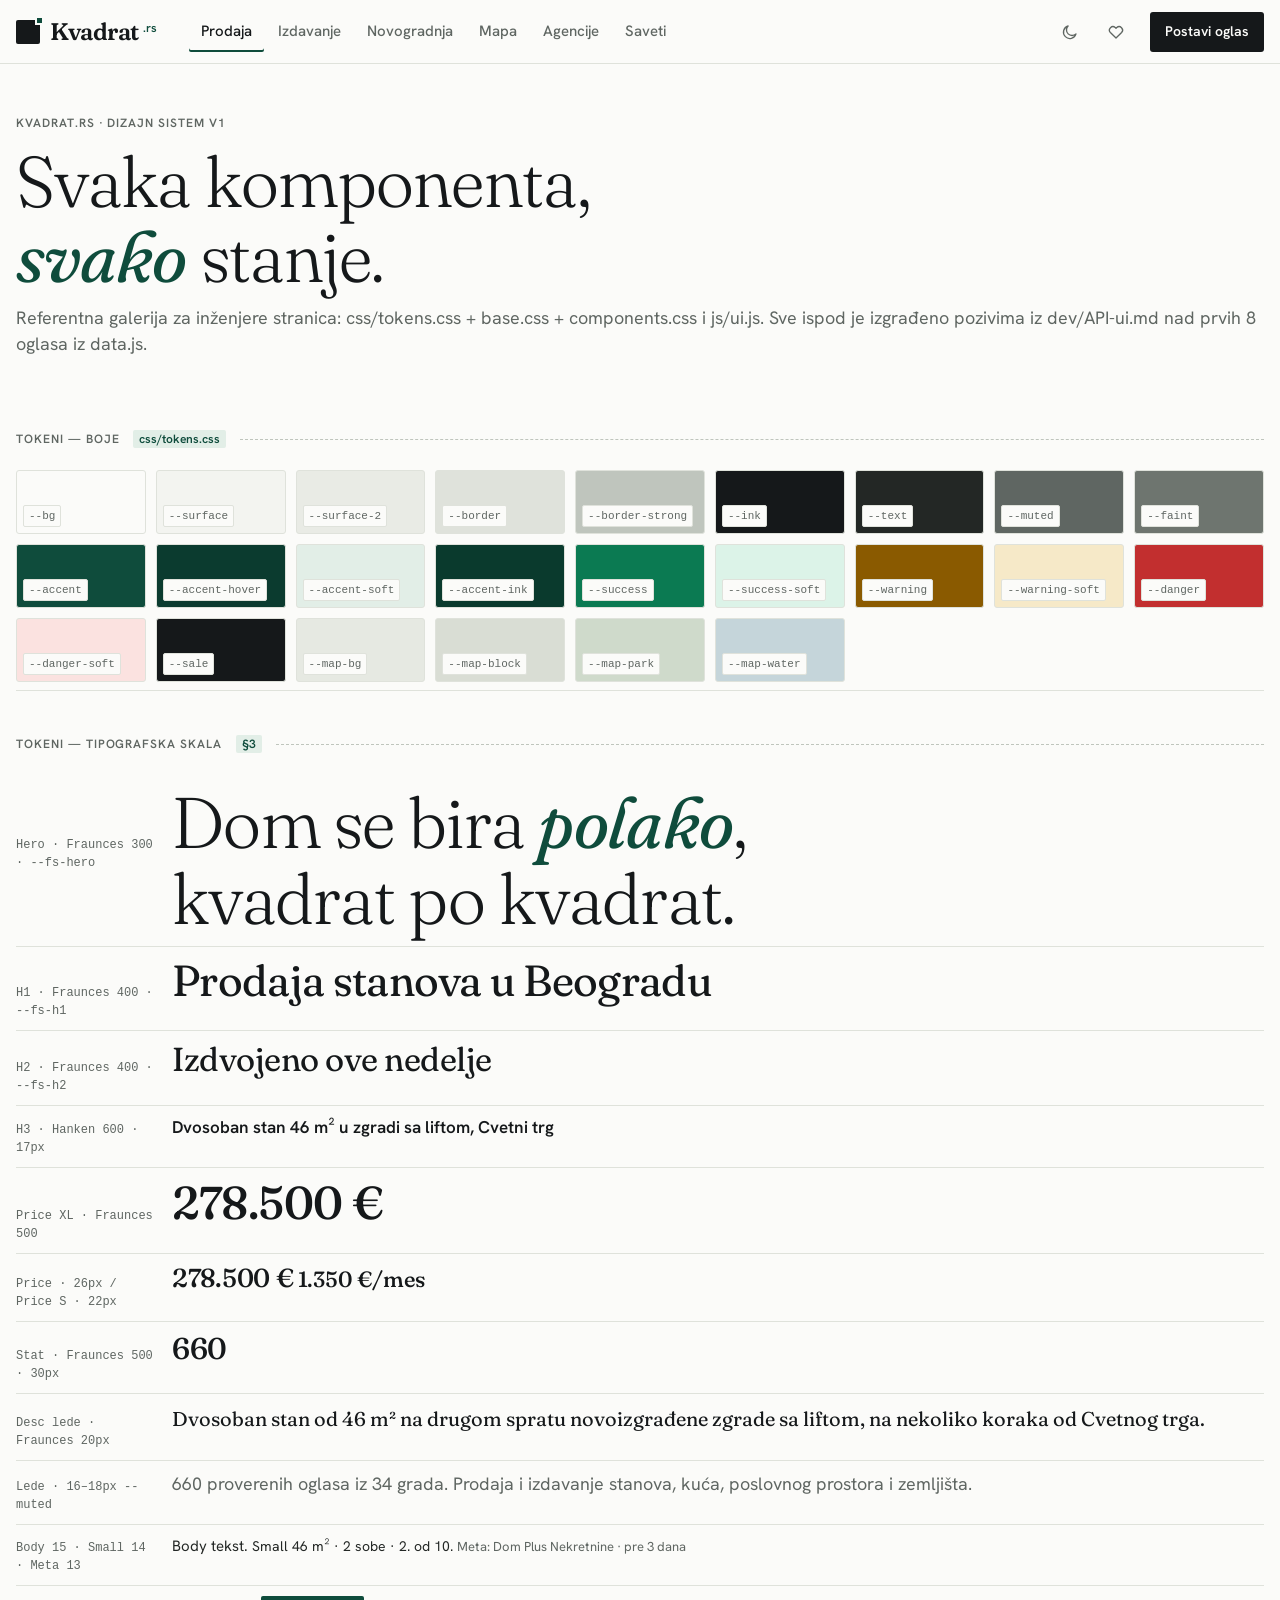
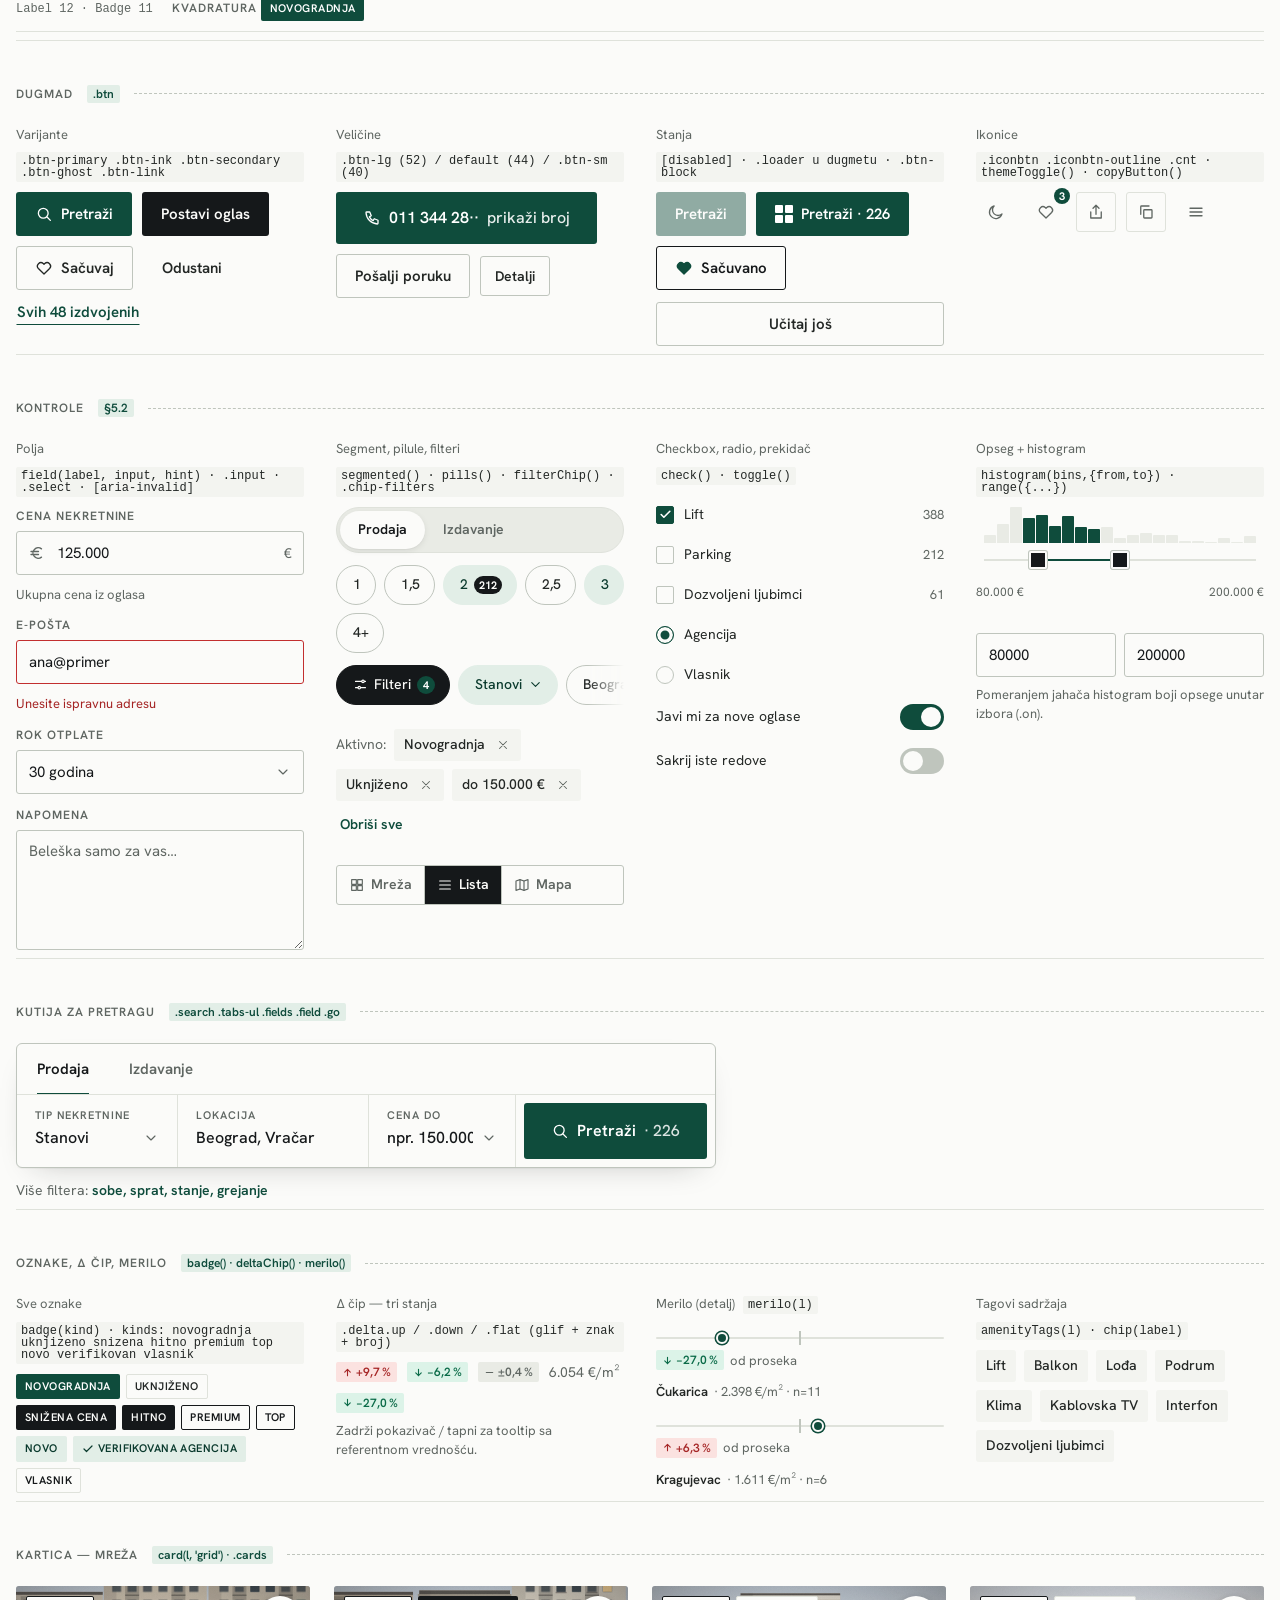
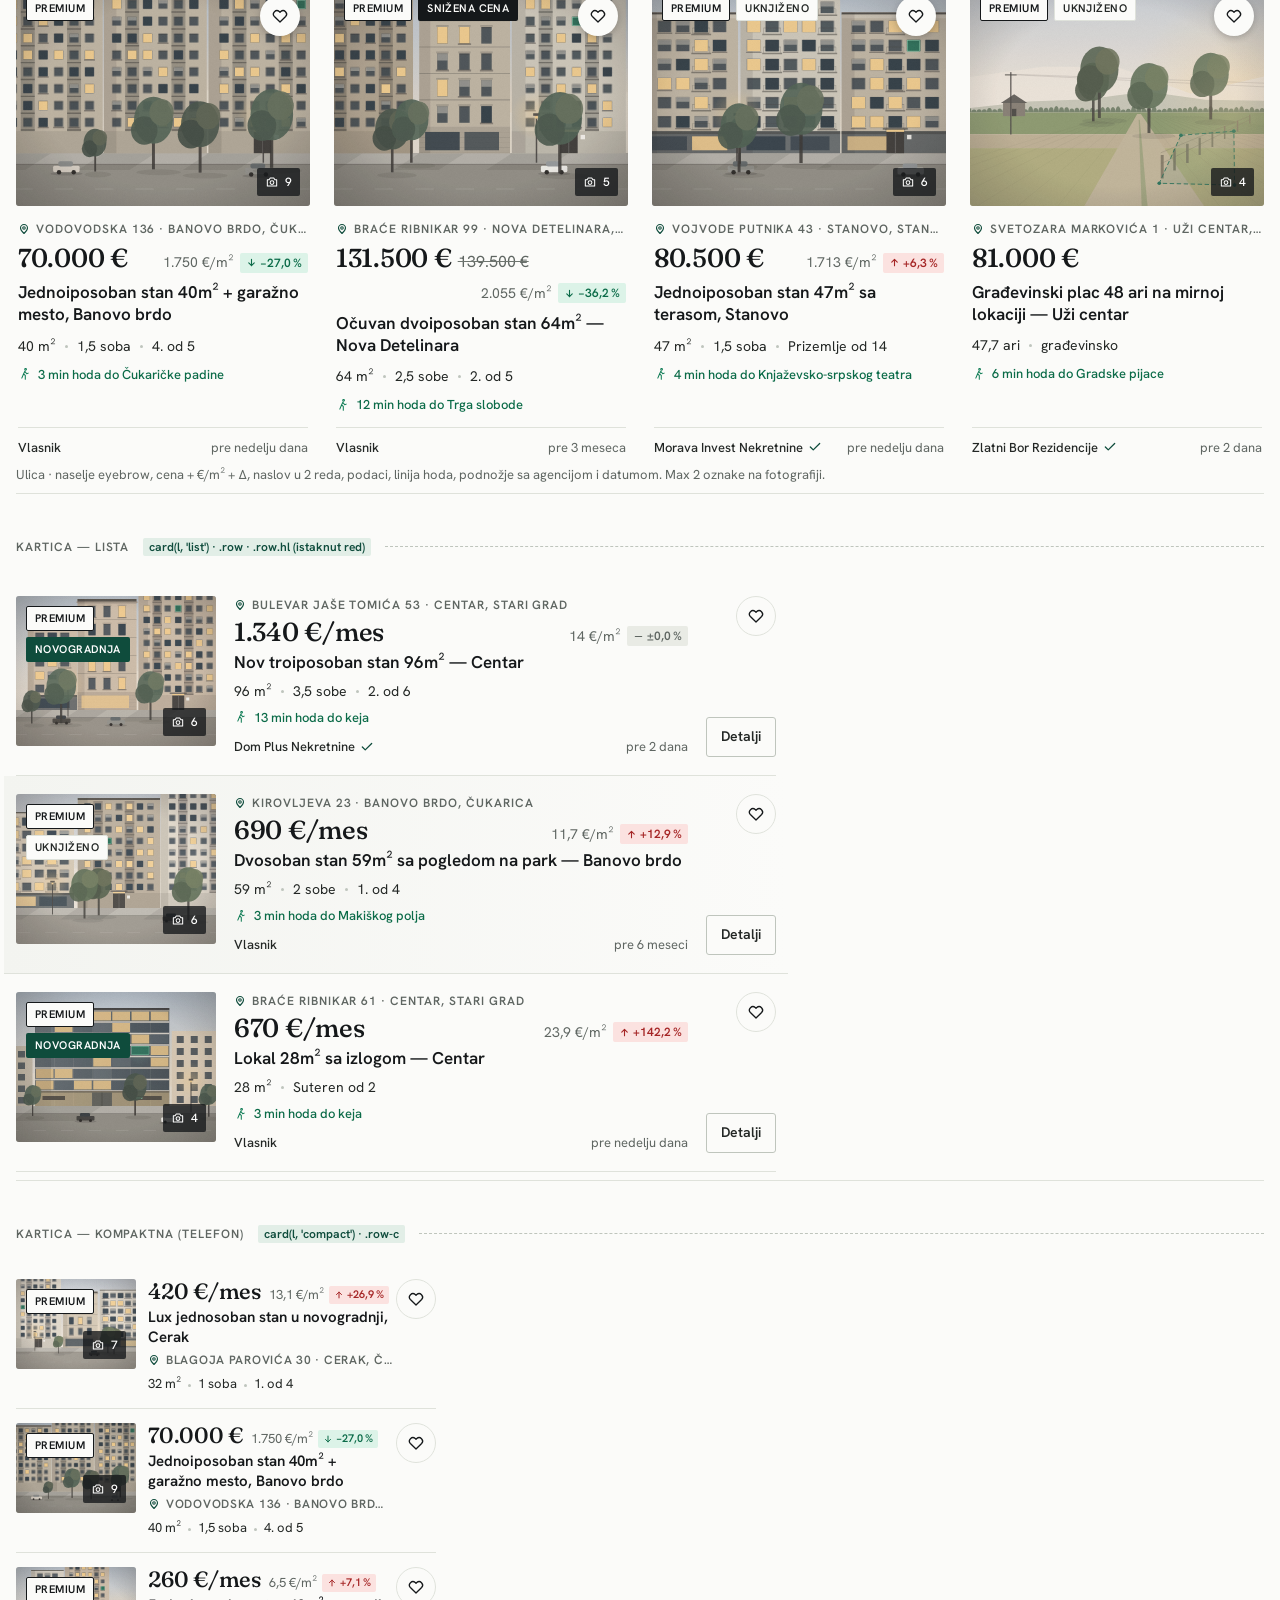
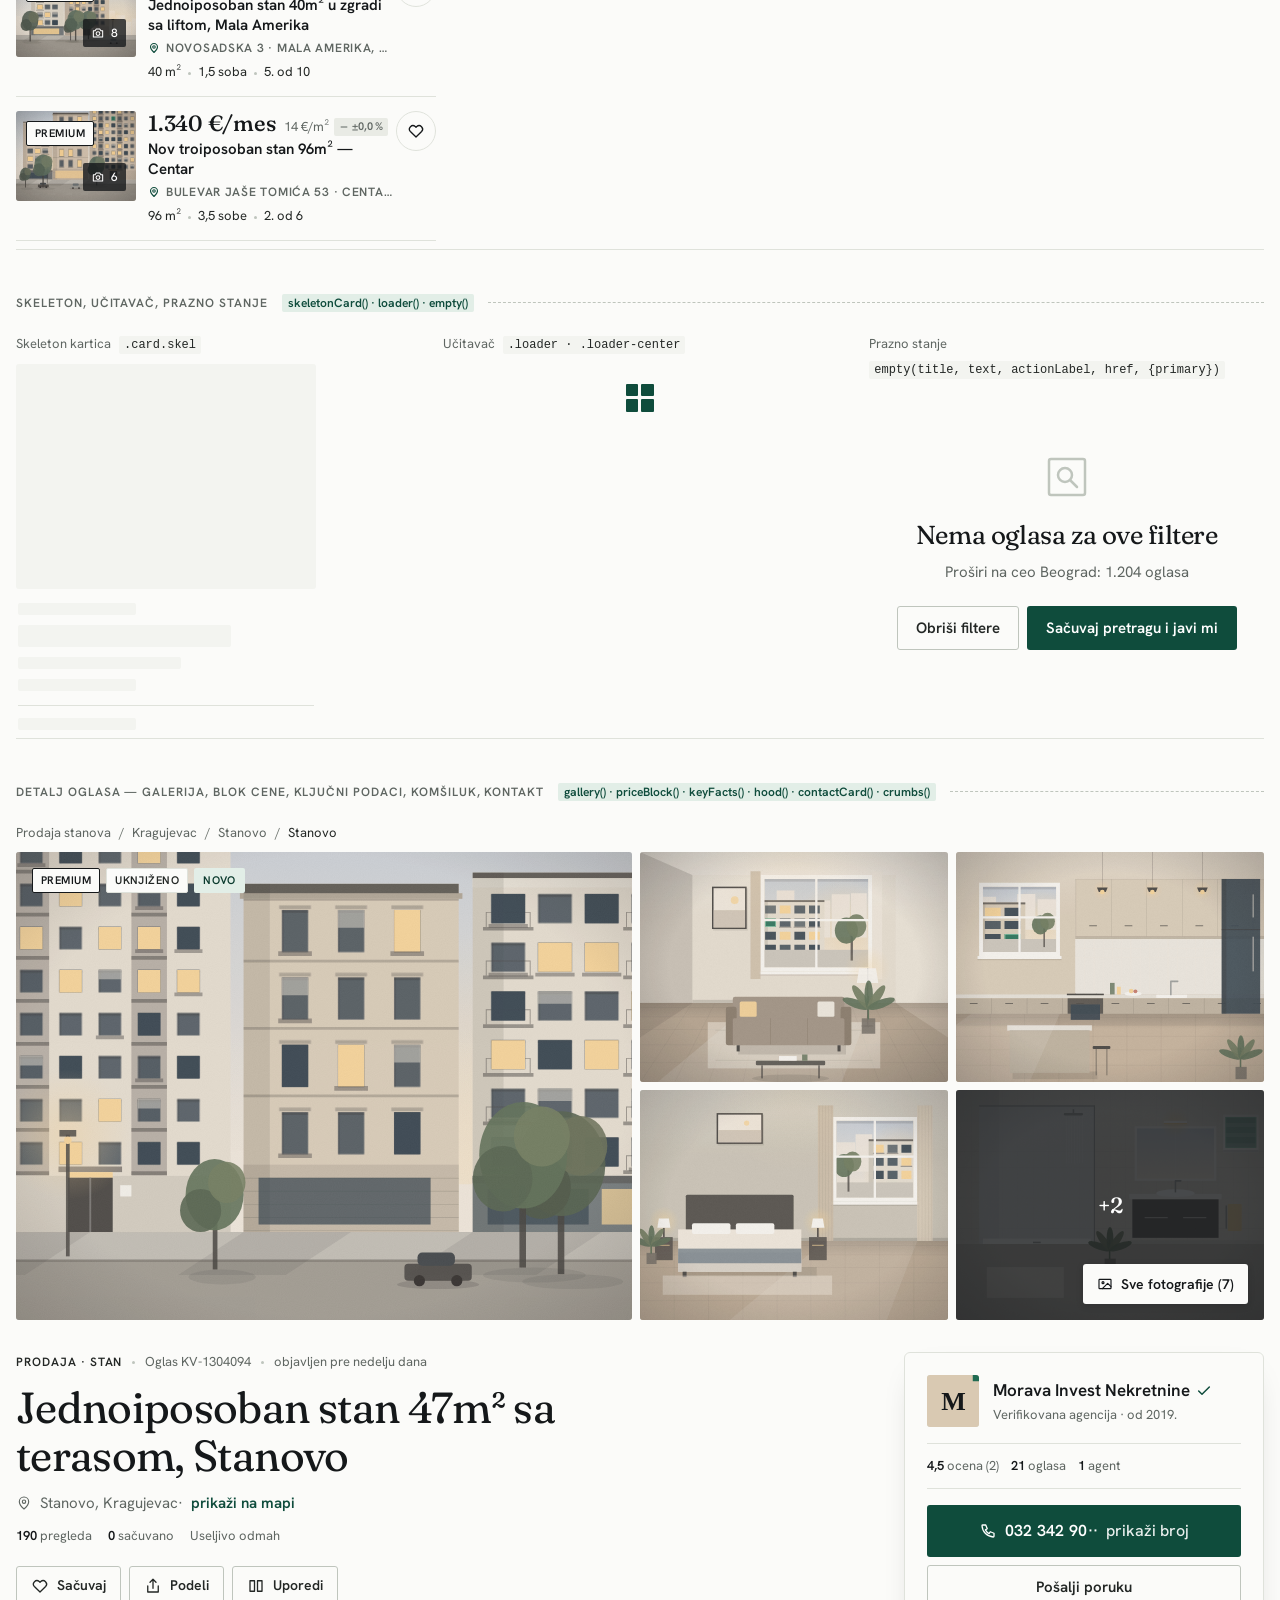
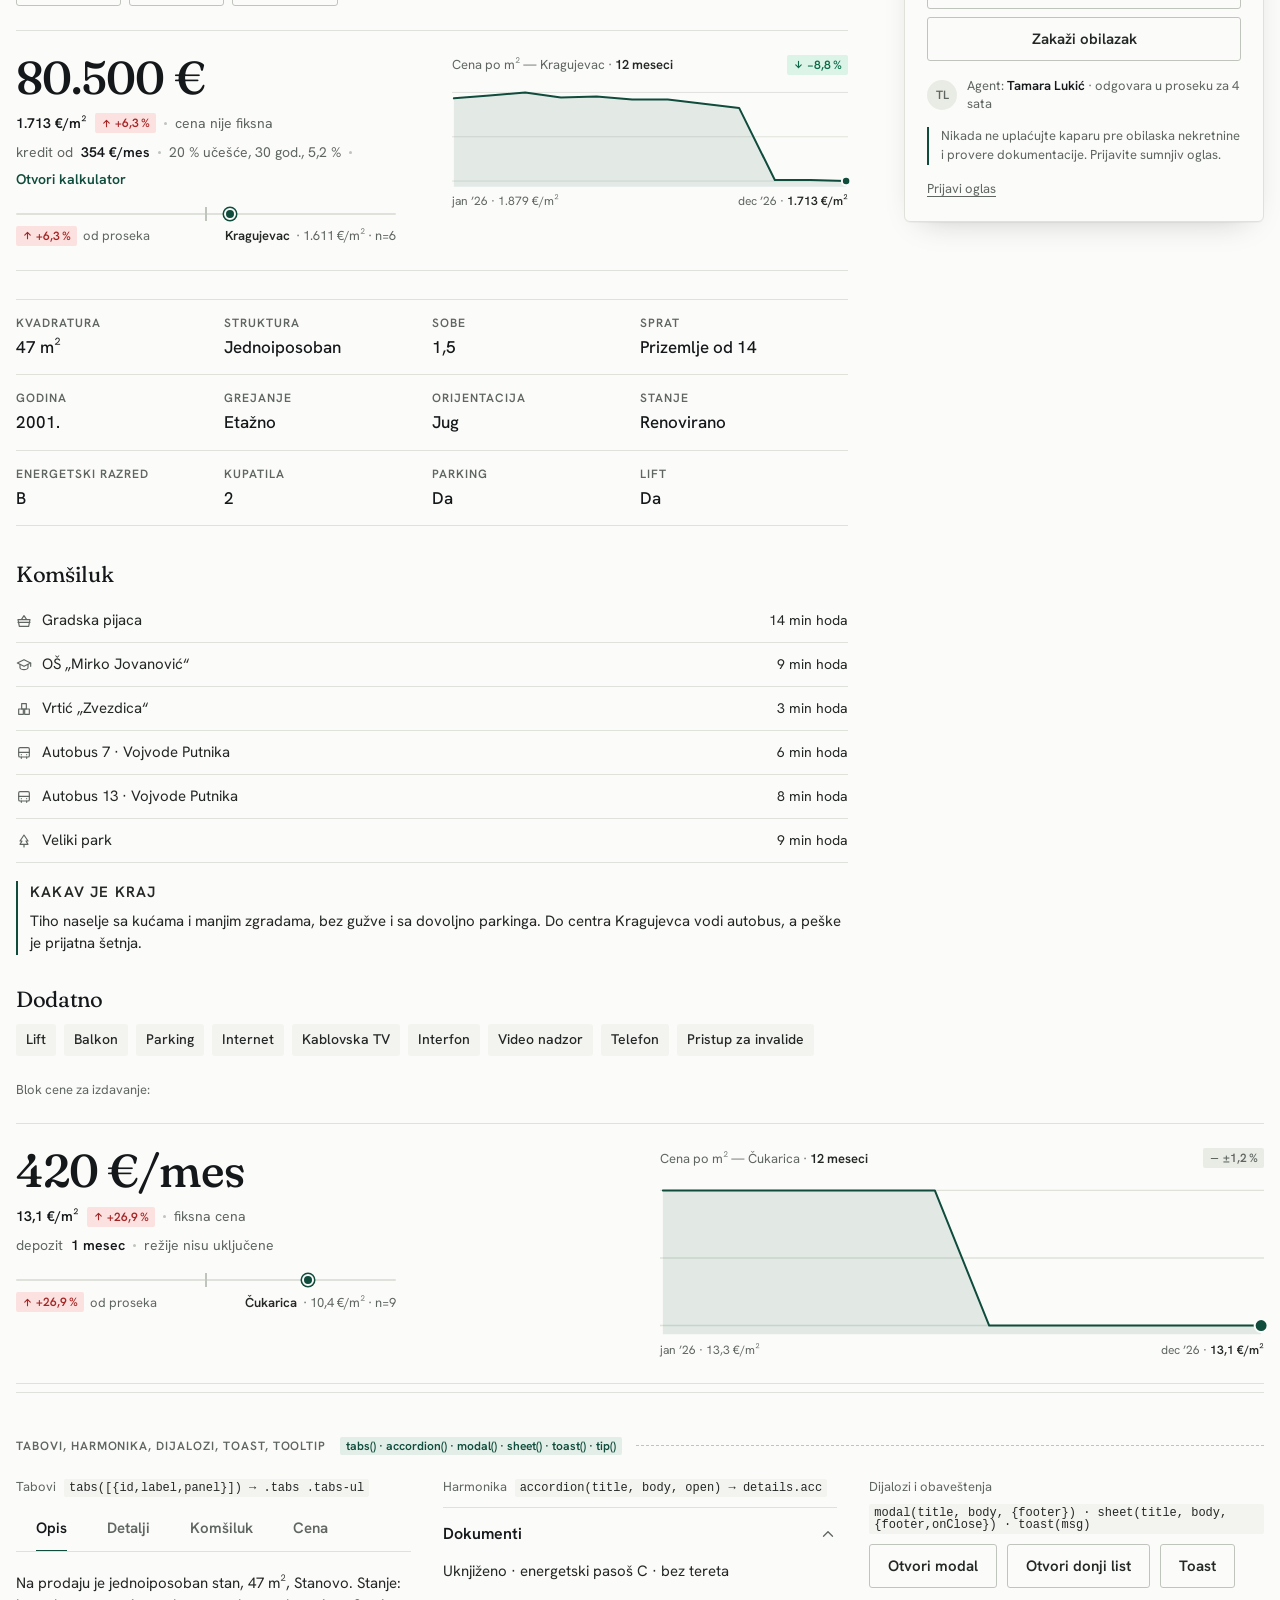
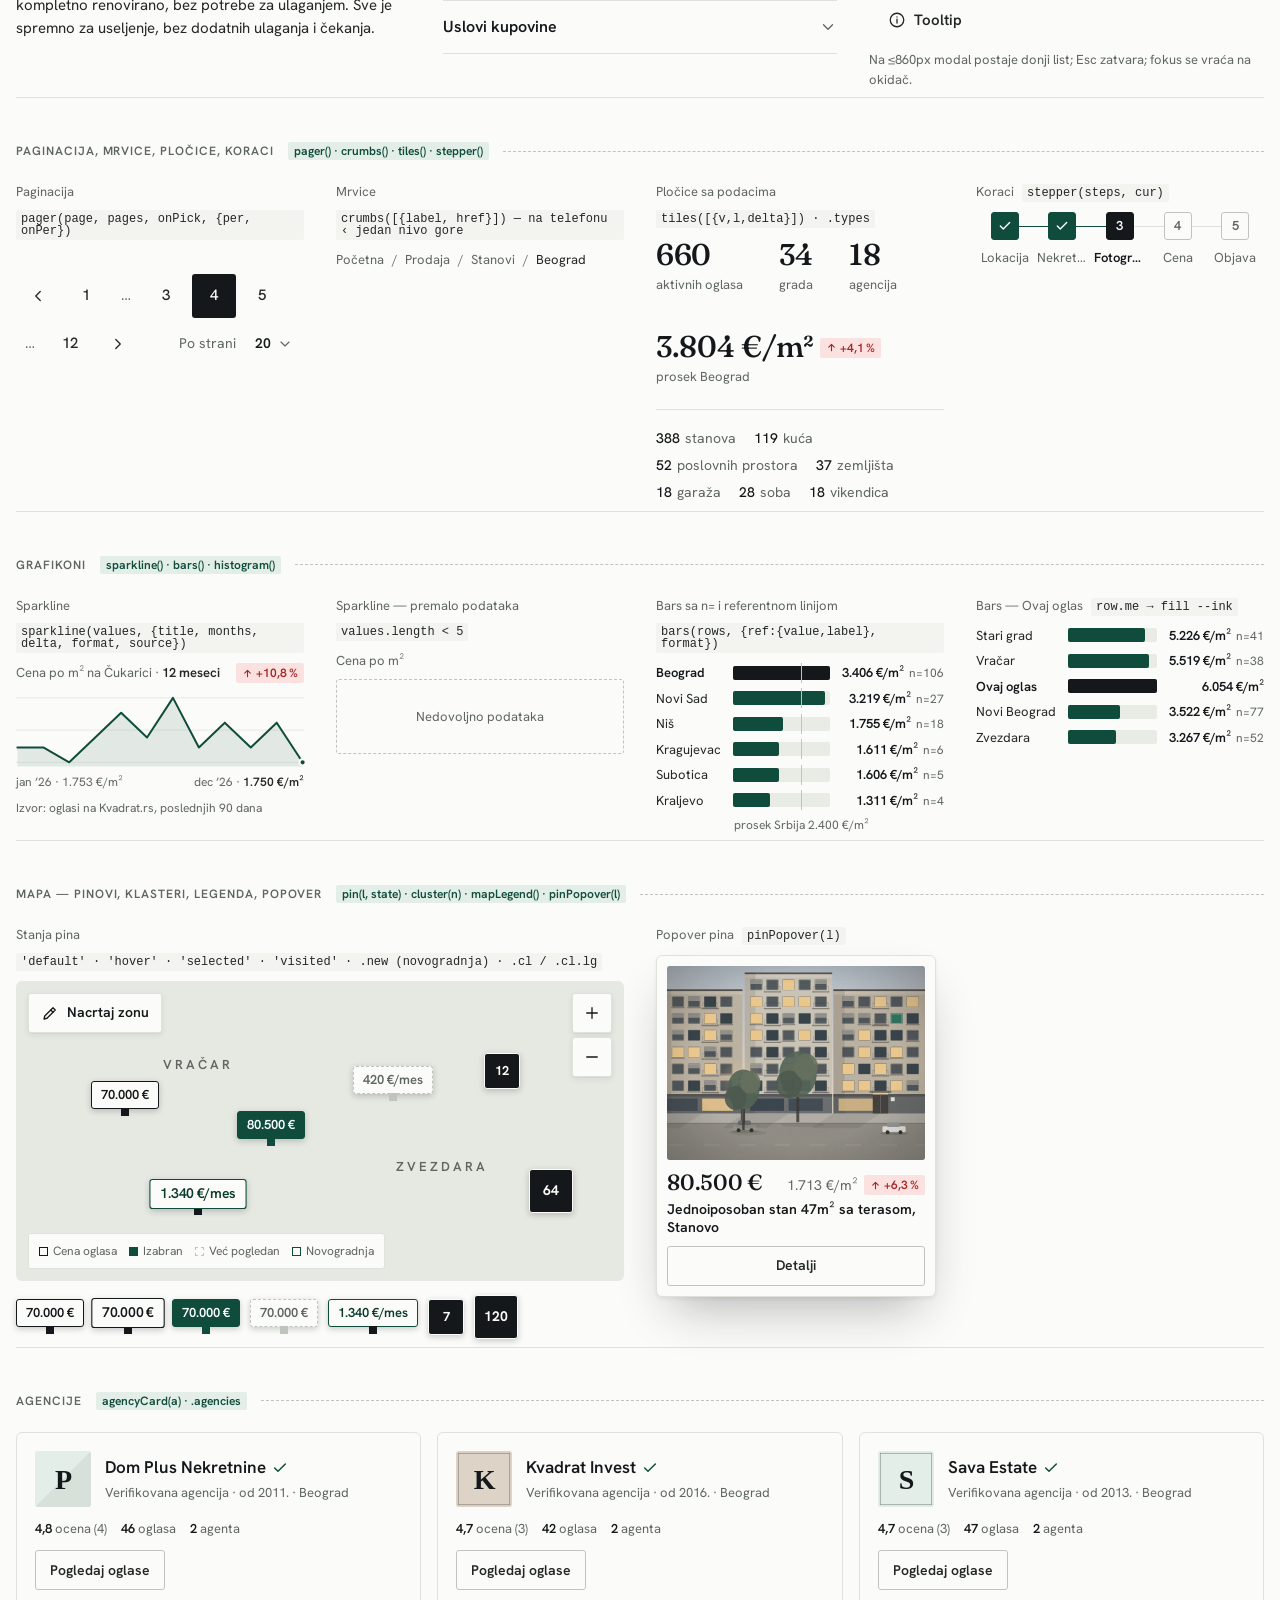
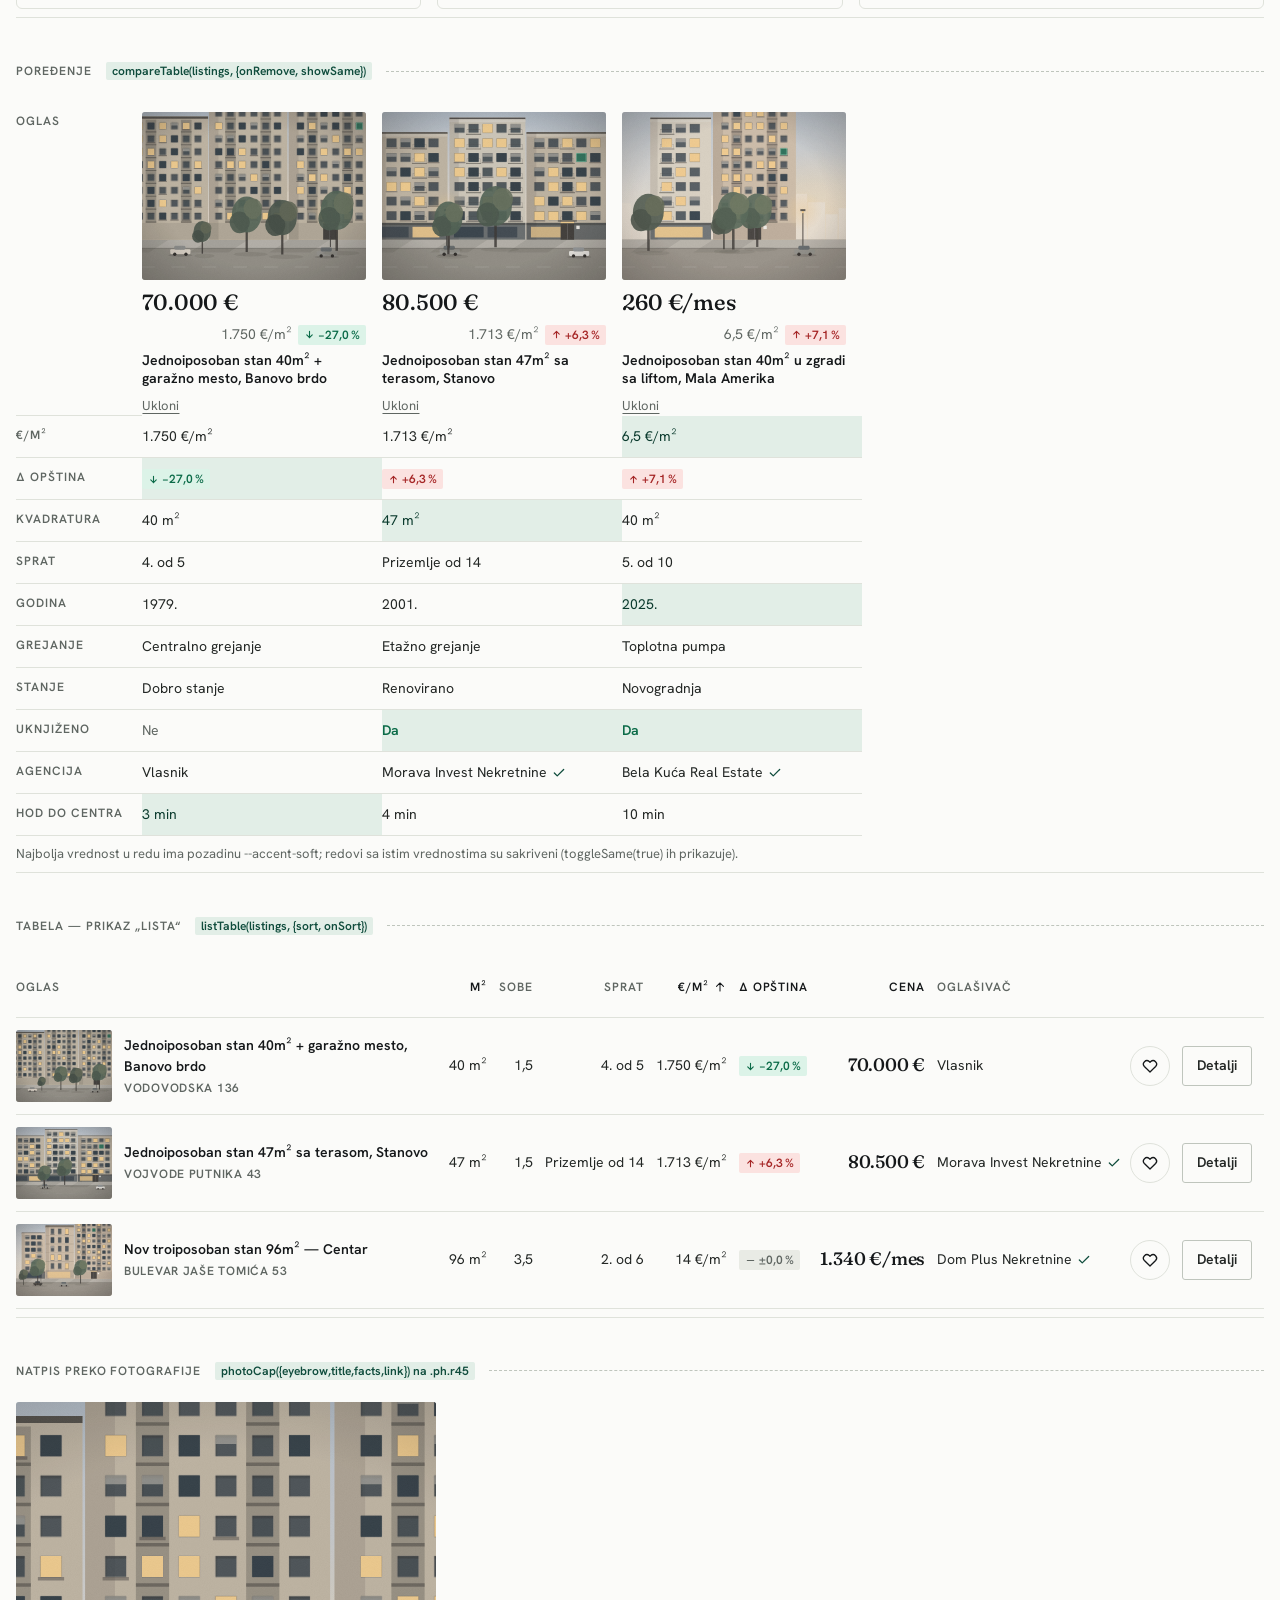
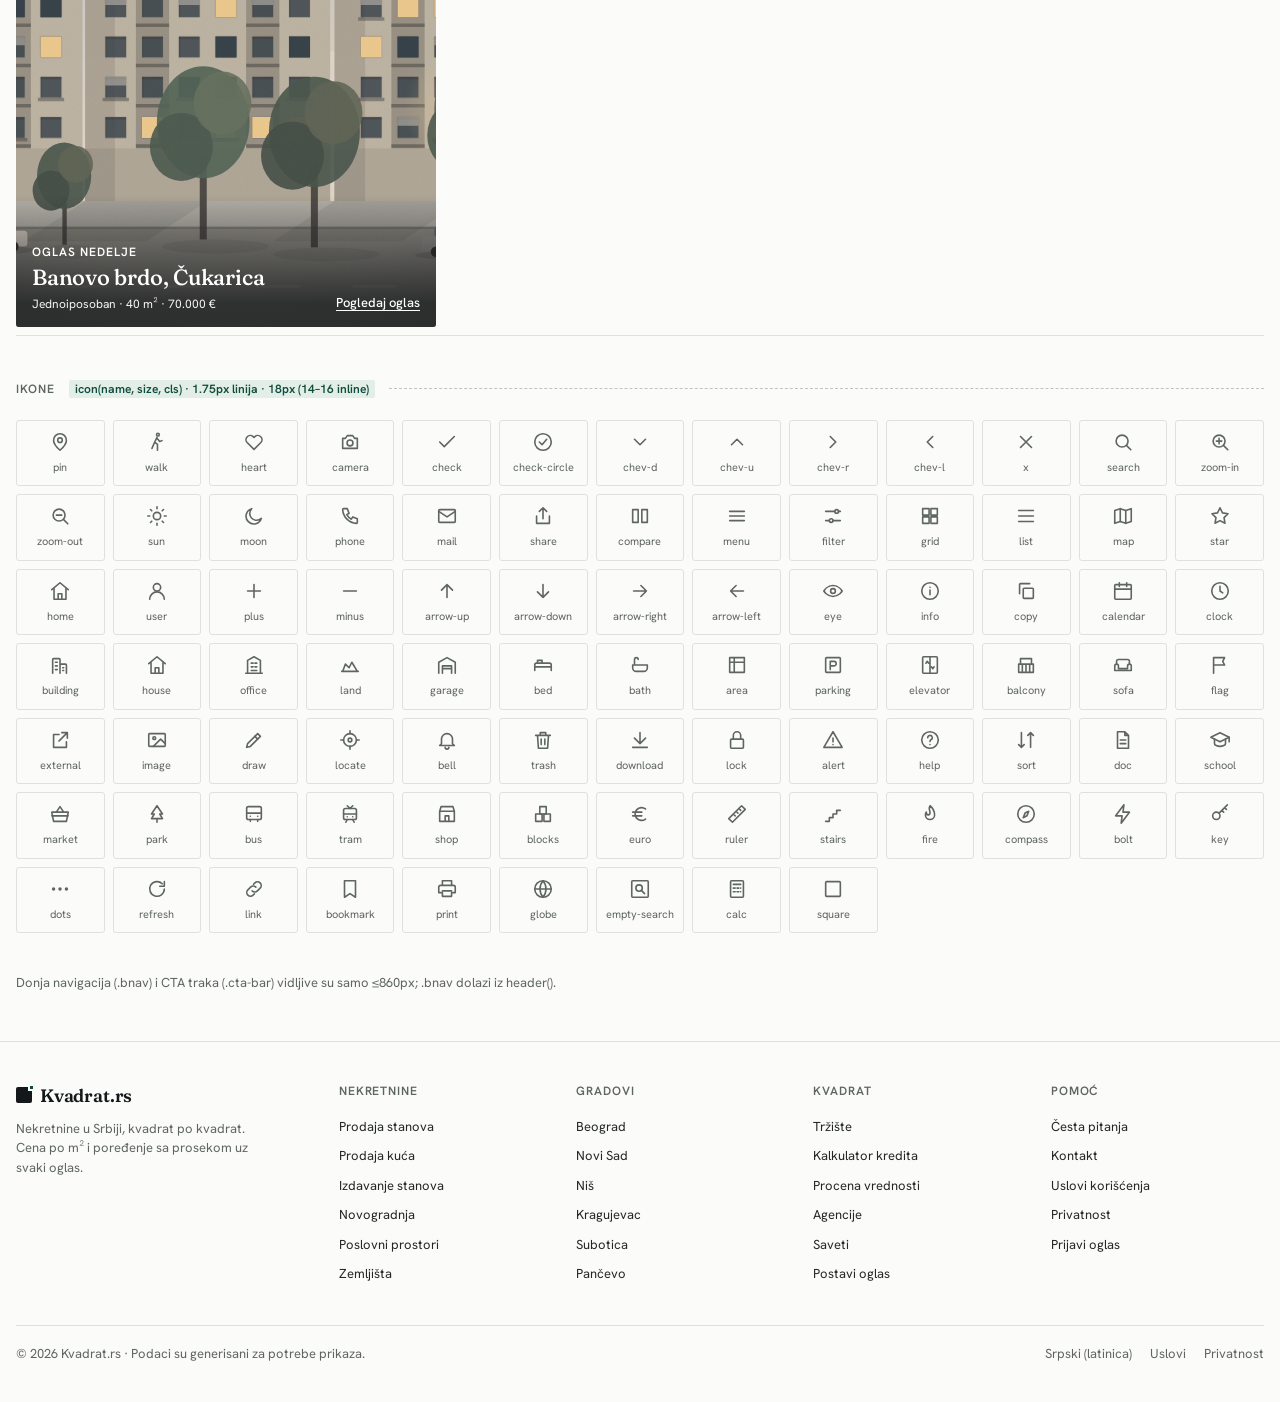
==== commit 94e2a0e2: "WIP: dizajn sistem i generator slika završeni, engine/mapa/podaci u izradi Co-Authored-By: Claude Fa" ====
--- a/dev/index.html
+++ b/dev/index.html
@@ -23,7 +23,8 @@
 .sg-item>.t code{font:500 12px/1 ui-monospace,Menlo,Consolas,monospace;color:var(--text);background:var(--surface);padding:3px 5px;border-radius:2px}
 .sg-row{display:flex;flex-wrap:wrap;gap:10px;align-items:center}
 .sg-sw{display:grid;grid-template-columns:repeat(auto-fill,minmax(120px,1fr));gap:10px}
-.sg-sw div{height:64px;border-radius:var(--r);border:1px solid var(--border);display:flex;align-items:flex-end;padding:6px 8px;font-size:11px;color:var(--muted);font-family:ui-monospace,Menlo,monospace}
+.sg-sw div{height:64px;border-radius:var(--r);border:1px solid var(--border);display:flex;align-items:flex-end;padding:6px;font-size:11px;color:var(--muted);font-family:ui-monospace,Menlo,monospace}
+.sg-sw div span{background:var(--bg);padding:2px 5px;border-radius:2px;border:1px solid var(--border)}
 .sg-sw div.dark{color:#F3F4F0}.sg-sw div.light{color:#232725}
 .sg-type>div{padding:10px 0;border-bottom:1px solid var(--border);display:grid;grid-template-columns:140px 1fr;gap:16px;align-items:baseline}
 .sg-type small{font-size:12px;color:var(--muted);font-family:ui-monospace,Menlo,monospace}
@@ -162,7 +163,7 @@
 
   /* tokeni */
   const sw = ['--bg', '--surface', '--surface-2', '--border', '--border-strong', '--ink', '--text', '--muted', '--faint', '--accent', '--accent-hover', '--accent-soft', '--accent-ink', '--success', '--success-soft', '--warning', '--warning-soft', '--danger', '--danger-soft', '--sale', '--map-bg', '--map-block', '--map-park', '--map-water'];
-  sec('Tokeni — boje', 'css/tokens.css', el('div', { class: 'sg-sw' }, sw.map((v) => el('div', { style: `background:var(${v})`, class: /ink|accent$|accent-hover|success$|warning$|danger$|sale$|text$|muted/.test(v) ? 'dark' : 'light' }, v))));
+  sec('Tokeni — boje', 'css/tokens.css', el('div', { class: 'sg-sw' }, sw.map((v) => el('div', { style: `background:var(${v})` }, el('span', {}, v)))));
   sec('Tokeni — tipografska skala', '§3', el('div', { class: 'sg-type' },
     el('div', {}, el('small', {}, 'Hero · Fraunces 300 · --fs-hero'), el('p', { class: 't-hero' }, 'Dom se bira ', el('em', {}, 'polako'), ', kvadrat po kvadrat.')),
     el('div', {}, el('small', {}, 'H1 · Fraunces 400 · --fs-h1'), el('p', { class: 't-h1' }, 'Prodaja stanova u Beogradu')),
--- a/css/components.css
+++ b/css/components.css
@@ -75,7 +75,7 @@
 .row .side .fav{position:static;width:40px;height:40px;box-shadow:none;border:1px solid var(--border);border-radius:50%}
 .row.hl{background:linear-gradient(to right,var(--surface),transparent);margin:0 -12px;padding-left:12px;padding-right:12px}
 @media (max-width:860px){.row{grid-template-columns:160px minmax(0,1fr) auto;gap:14px}.row .side .btn{display:none}}
-@media (max-width:600px){.row{grid-template-columns:120px minmax(0,1fr)}.row .side{position:absolute;right:0;top:14px}.row .foot,.row .walk{display:none}.row .price{font-size:var(--fs-price-sm)}.row.hl{margin:0;padding-left:0;padding-right:0;background:none}}
+@media (max-width:600px){.row{grid-template-columns:120px minmax(0,1fr);gap:12px}.row .body{padding-right:44px}.row .side{position:absolute;right:0;top:14px}.row .side .fav{box-shadow:none}.row .badges .badge:nth-child(n+2){display:none}.row .foot,.row .walk{display:none}.row .price{font-size:var(--fs-price-sm)}.row.hl{margin:0;padding-left:0;padding-right:0;background:none}}
 
 /* ───────── kartica — kompaktna .row-c (§5.5, telefon) ───────── */
 .row-c{display:grid;grid-template-columns:120px minmax(0,1fr);gap:12px;padding:14px 0;border-bottom:1px solid var(--border);position:relative}
@@ -84,7 +84,7 @@
 .row-c .pricerow{margin-top:0;flex-wrap:wrap;gap:2px 8px;align-items:baseline}
 .row-c .price{font-size:var(--fs-price-sm)}
 .row-c .price s{font-size:13px;margin-left:4px}
-.row-c .ctx{gap:5px}
+.row-c .ctx{gap:5px;margin-left:0}
 .row-c .ppm{font-size:13px}
 .row-c .delta{height:18px;font-size:11px;padding:0 5px}
 .row-c .delta .ico{width:10px;height:10px}
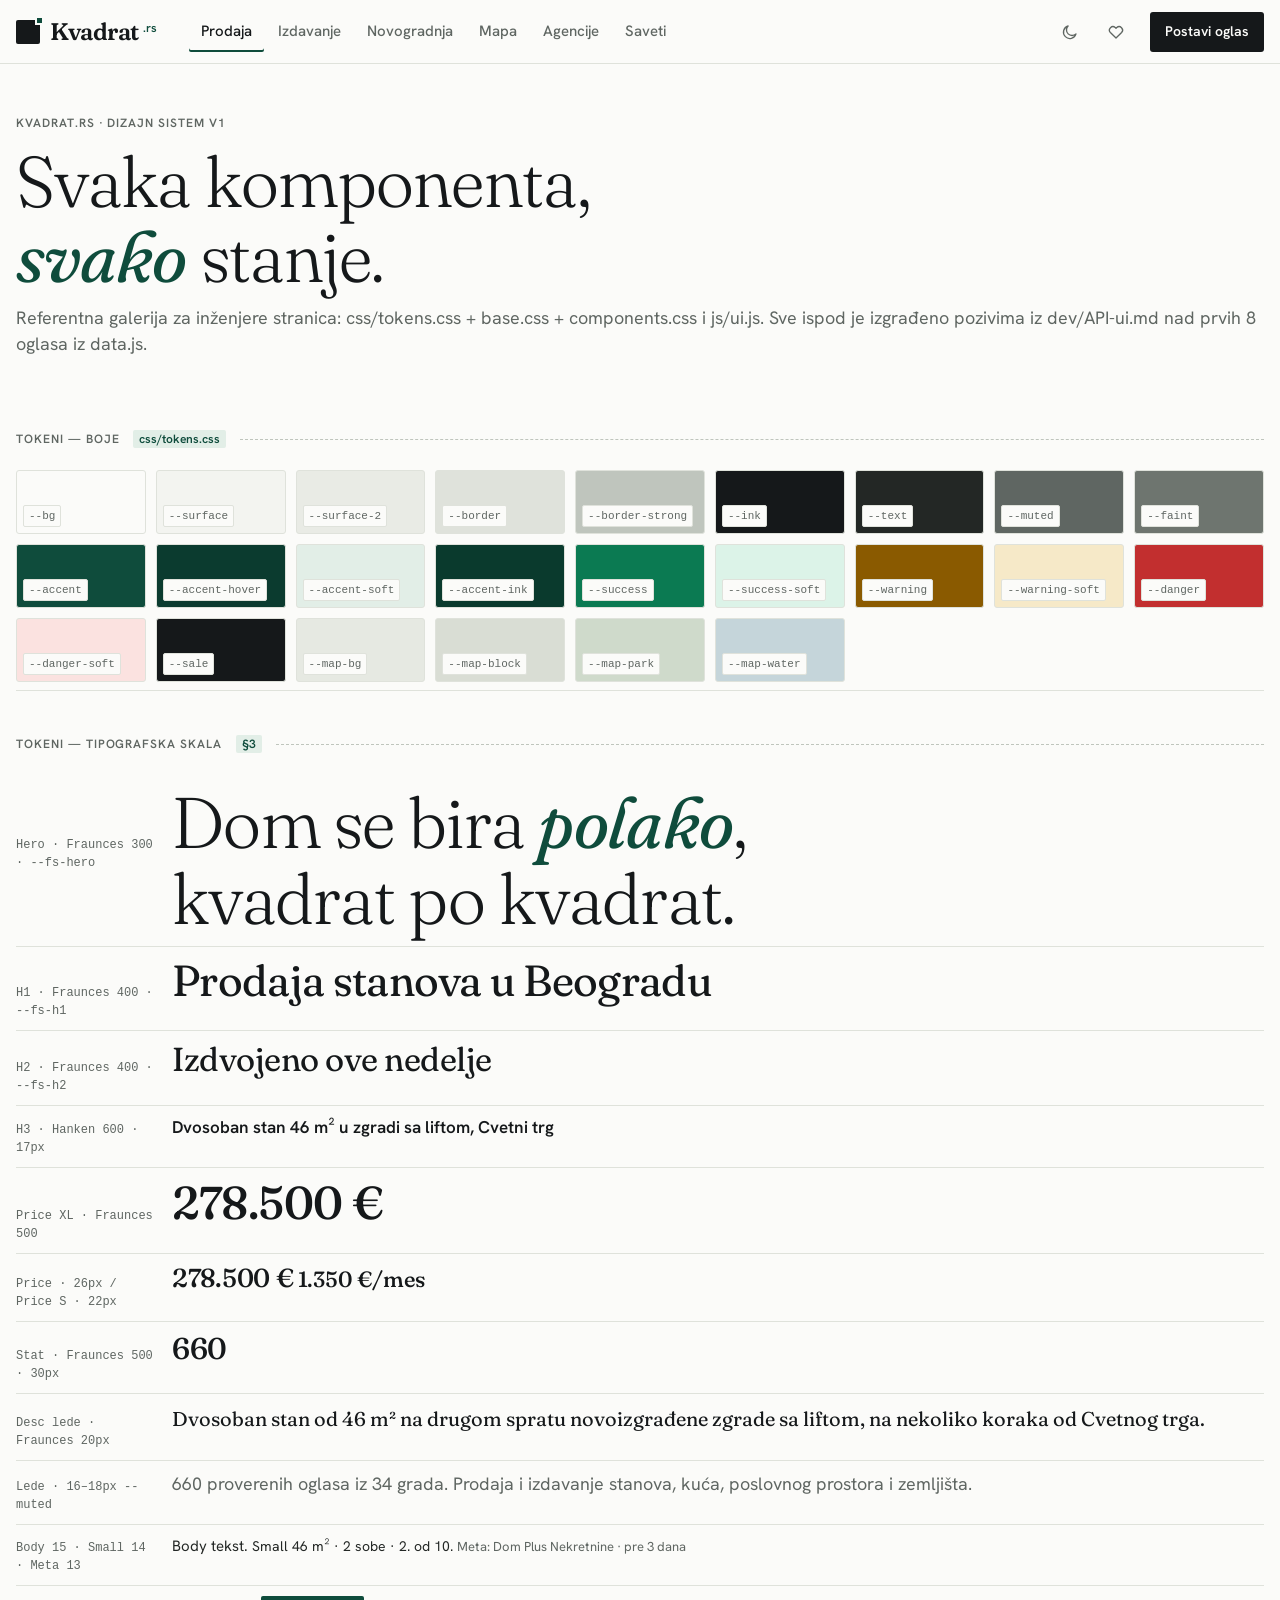
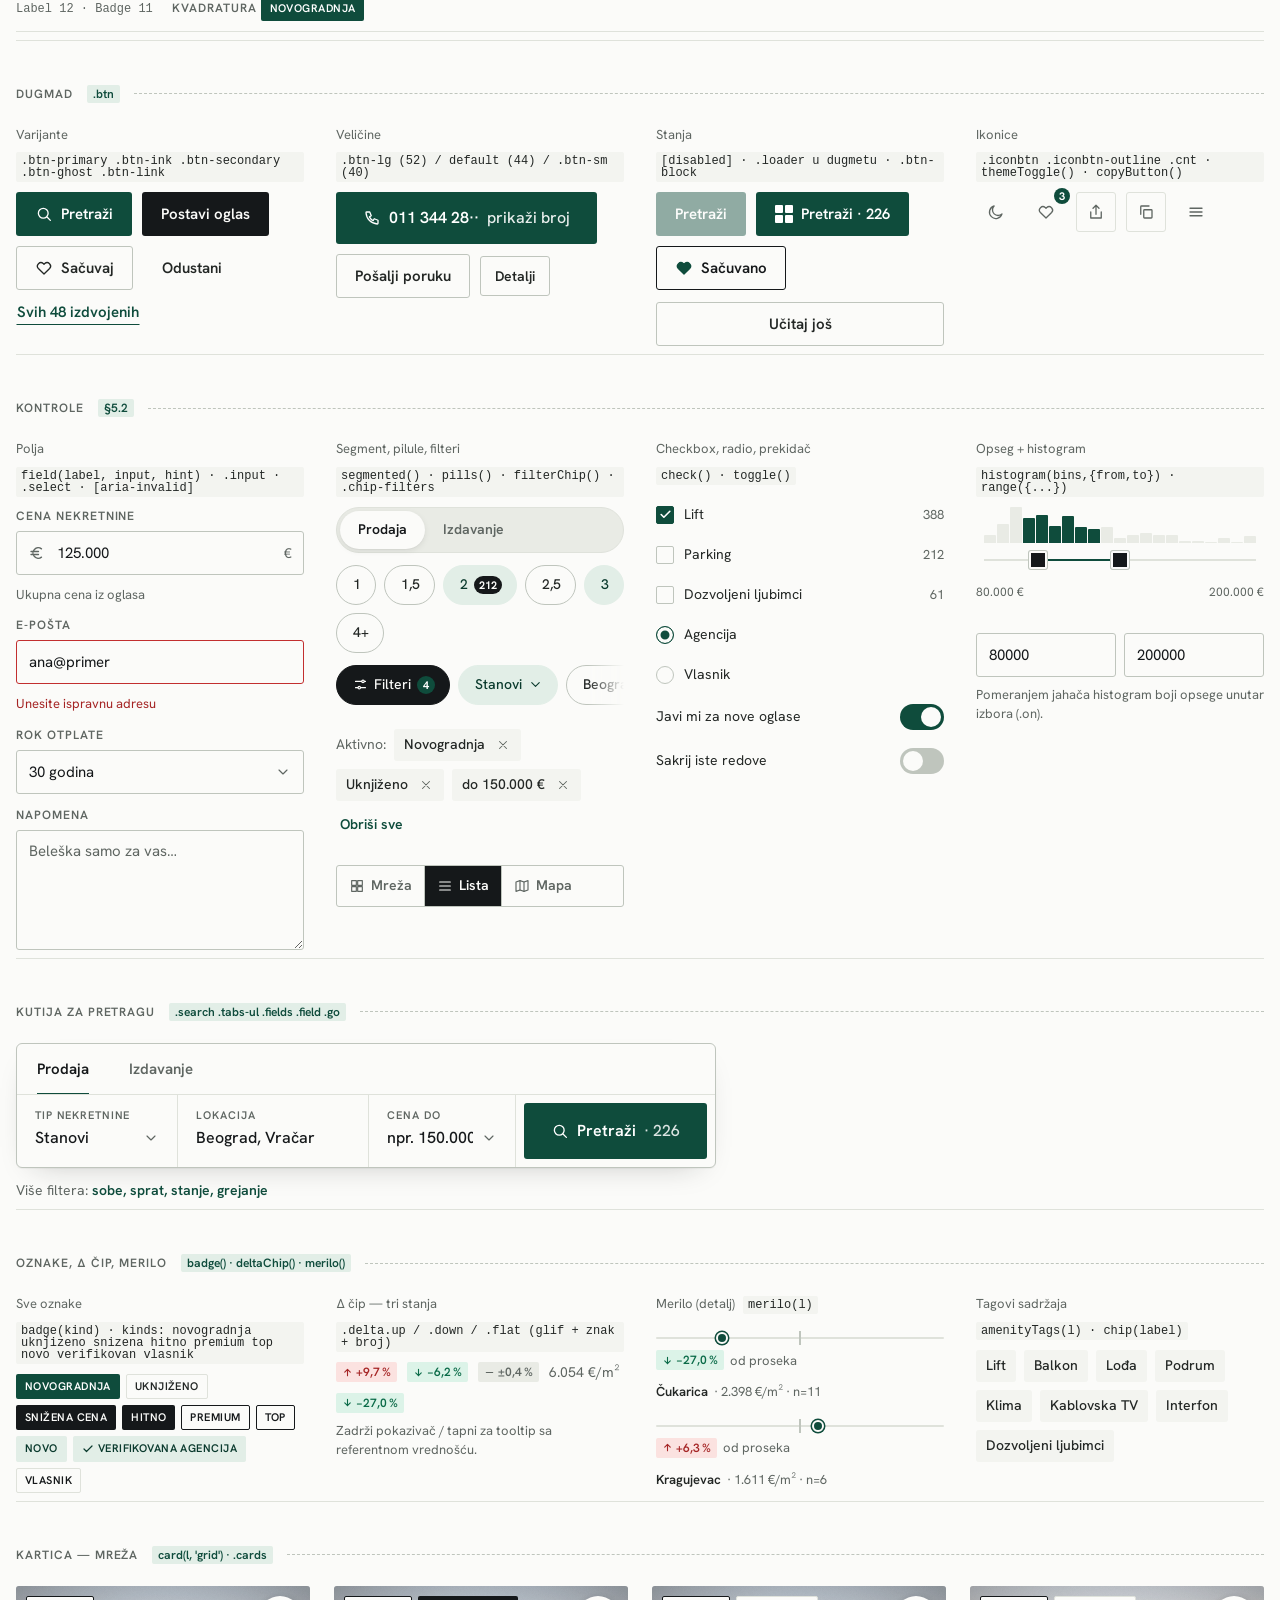
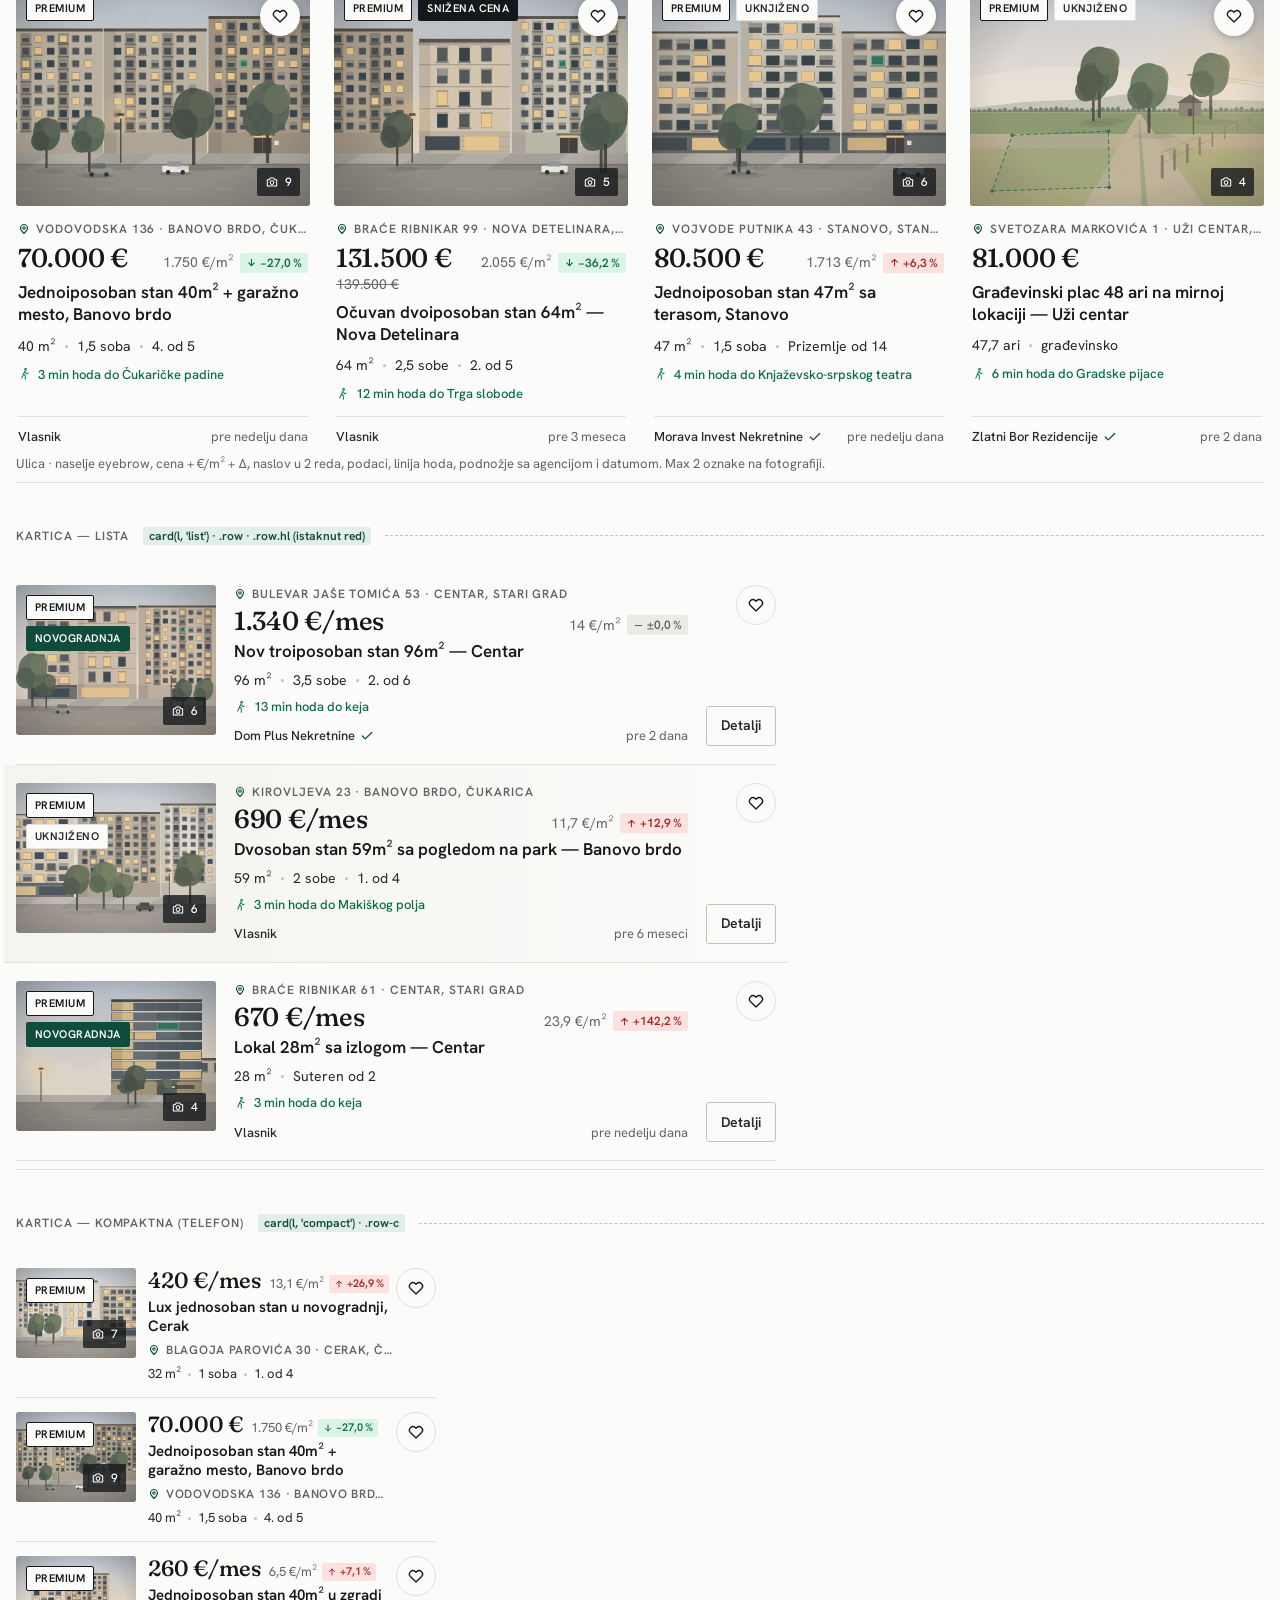
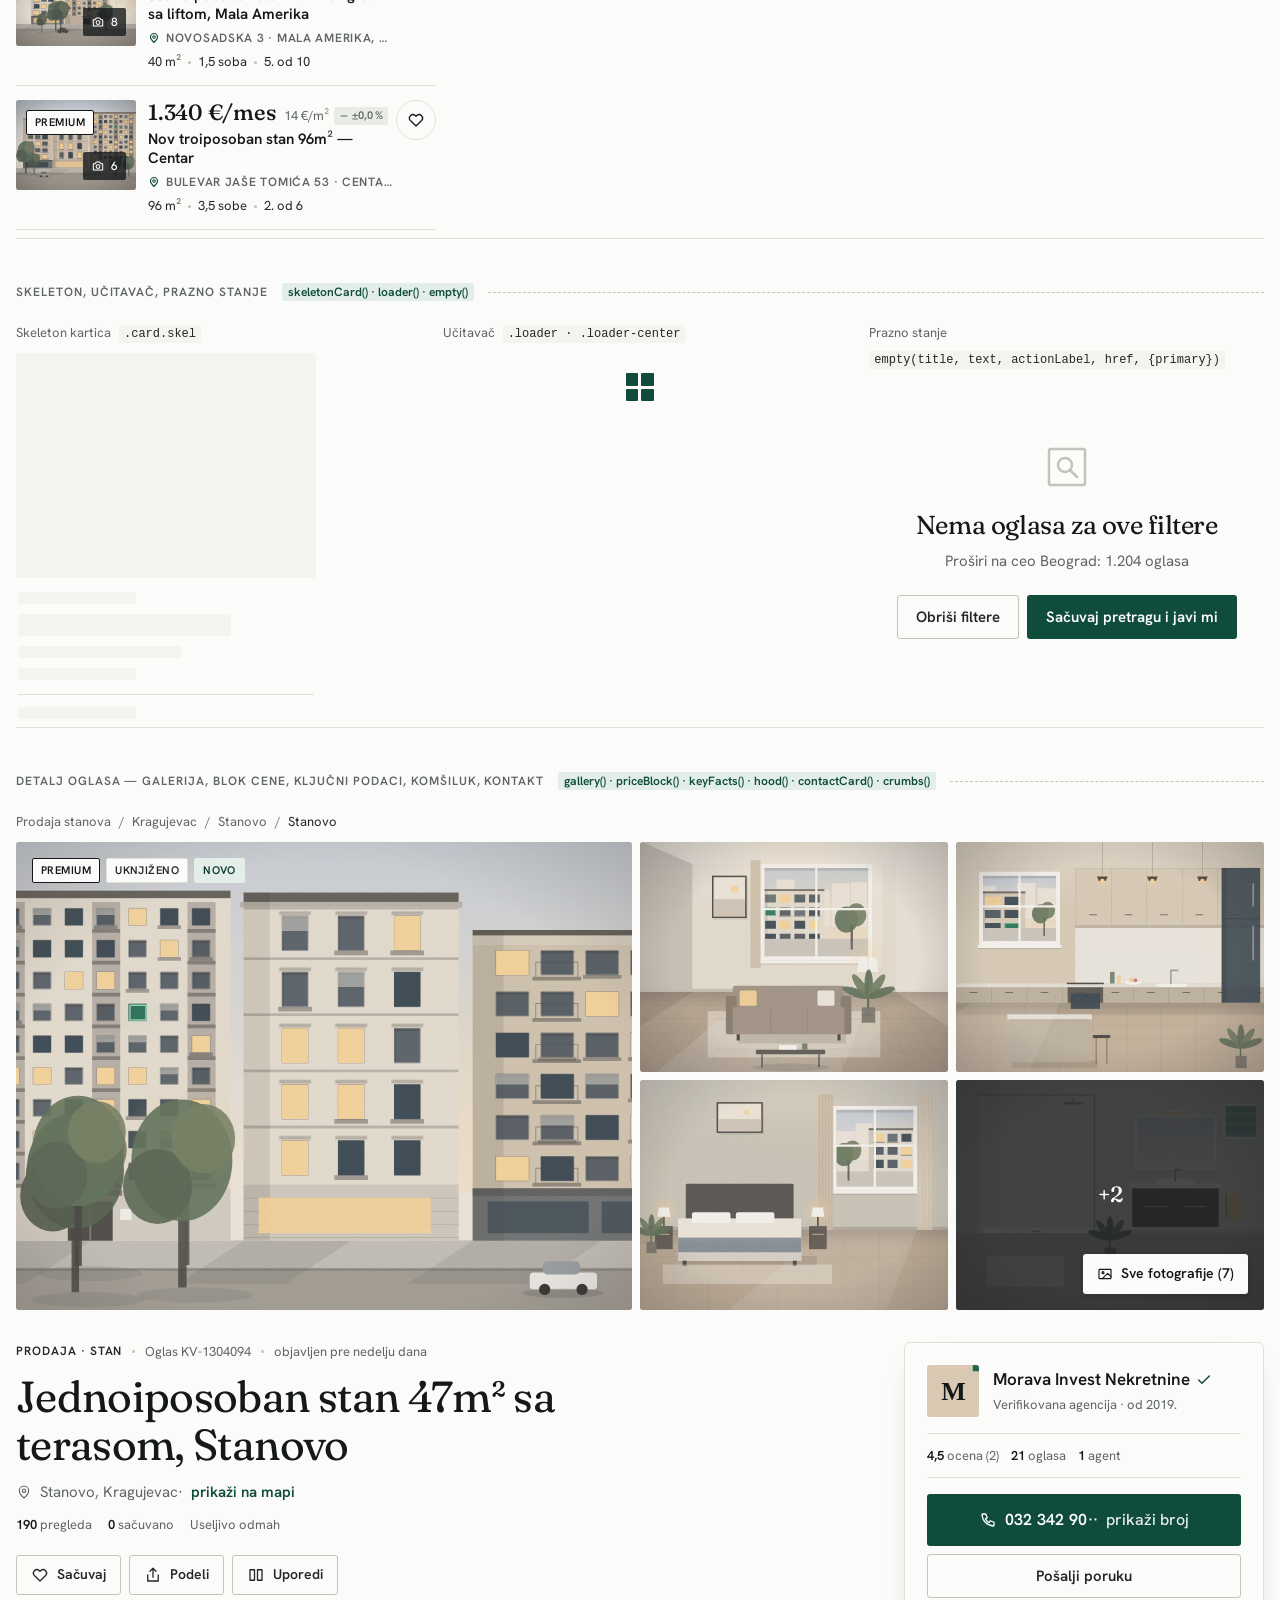
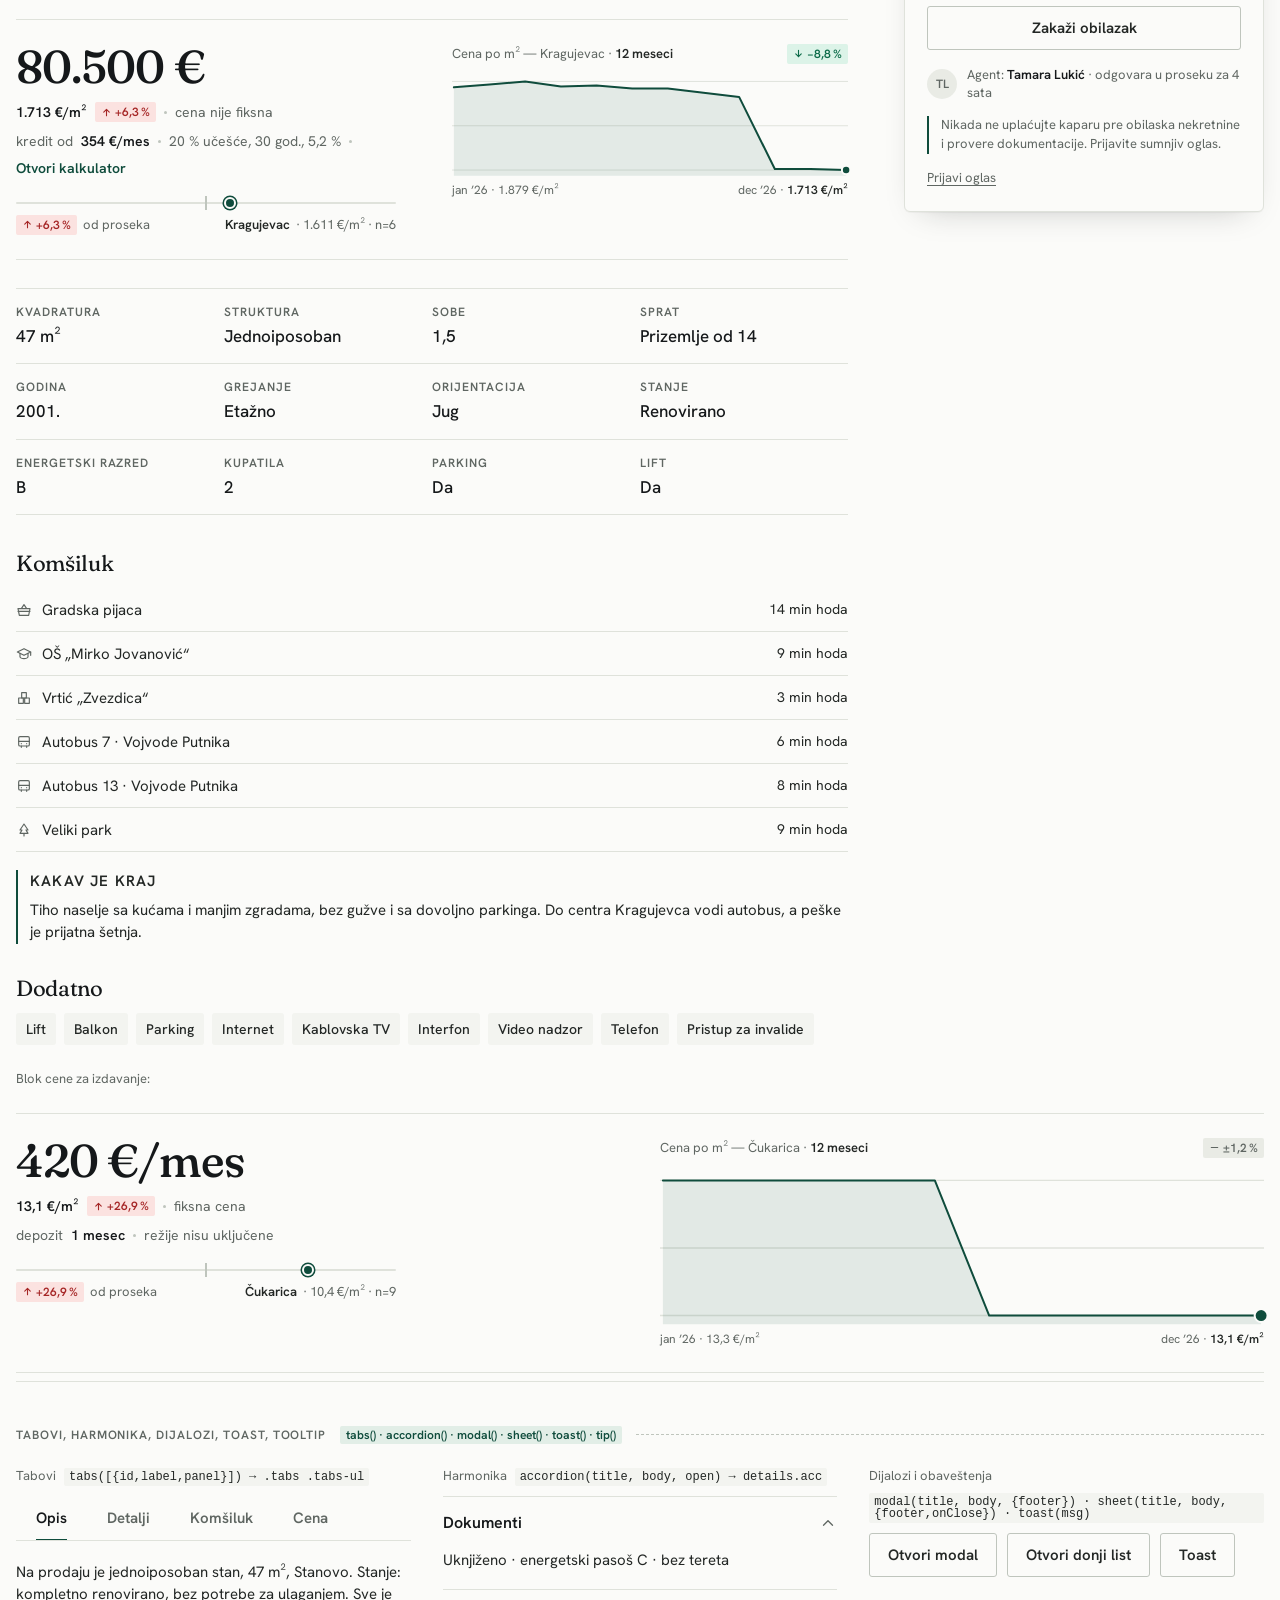
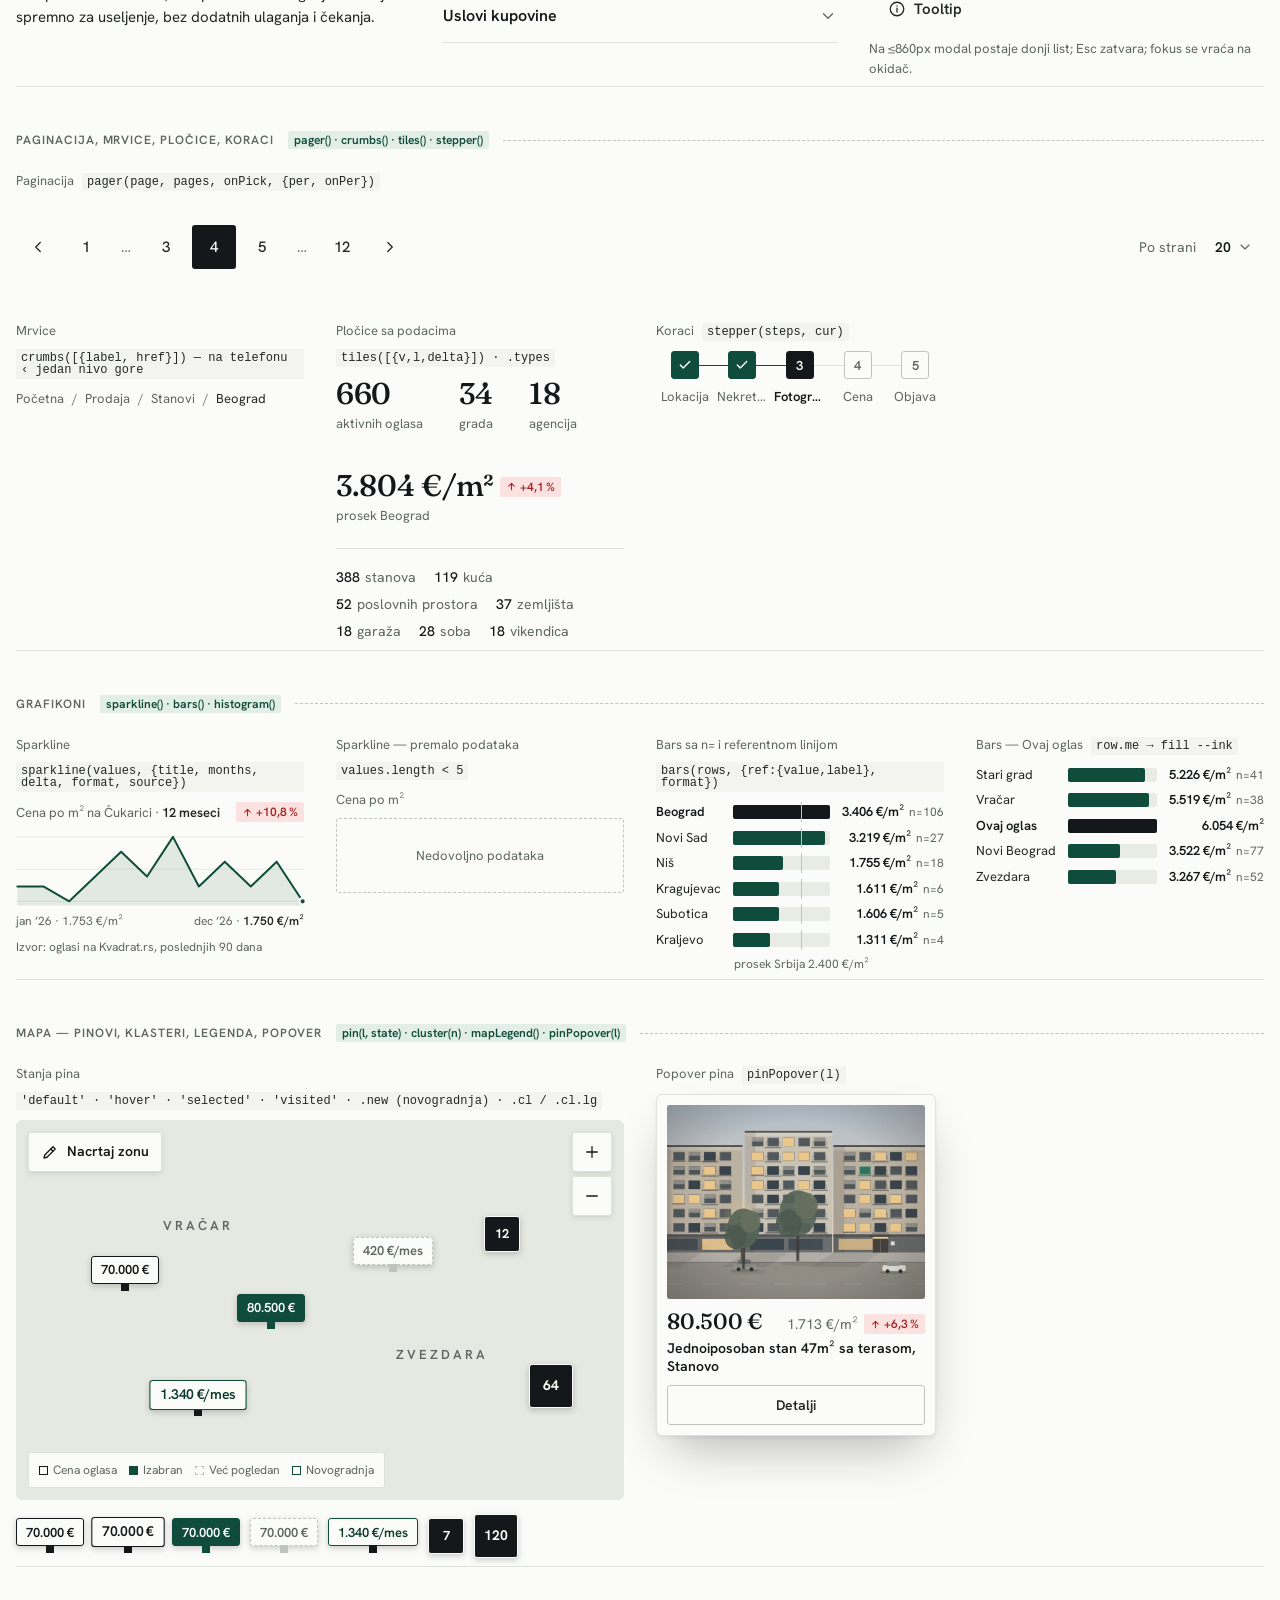
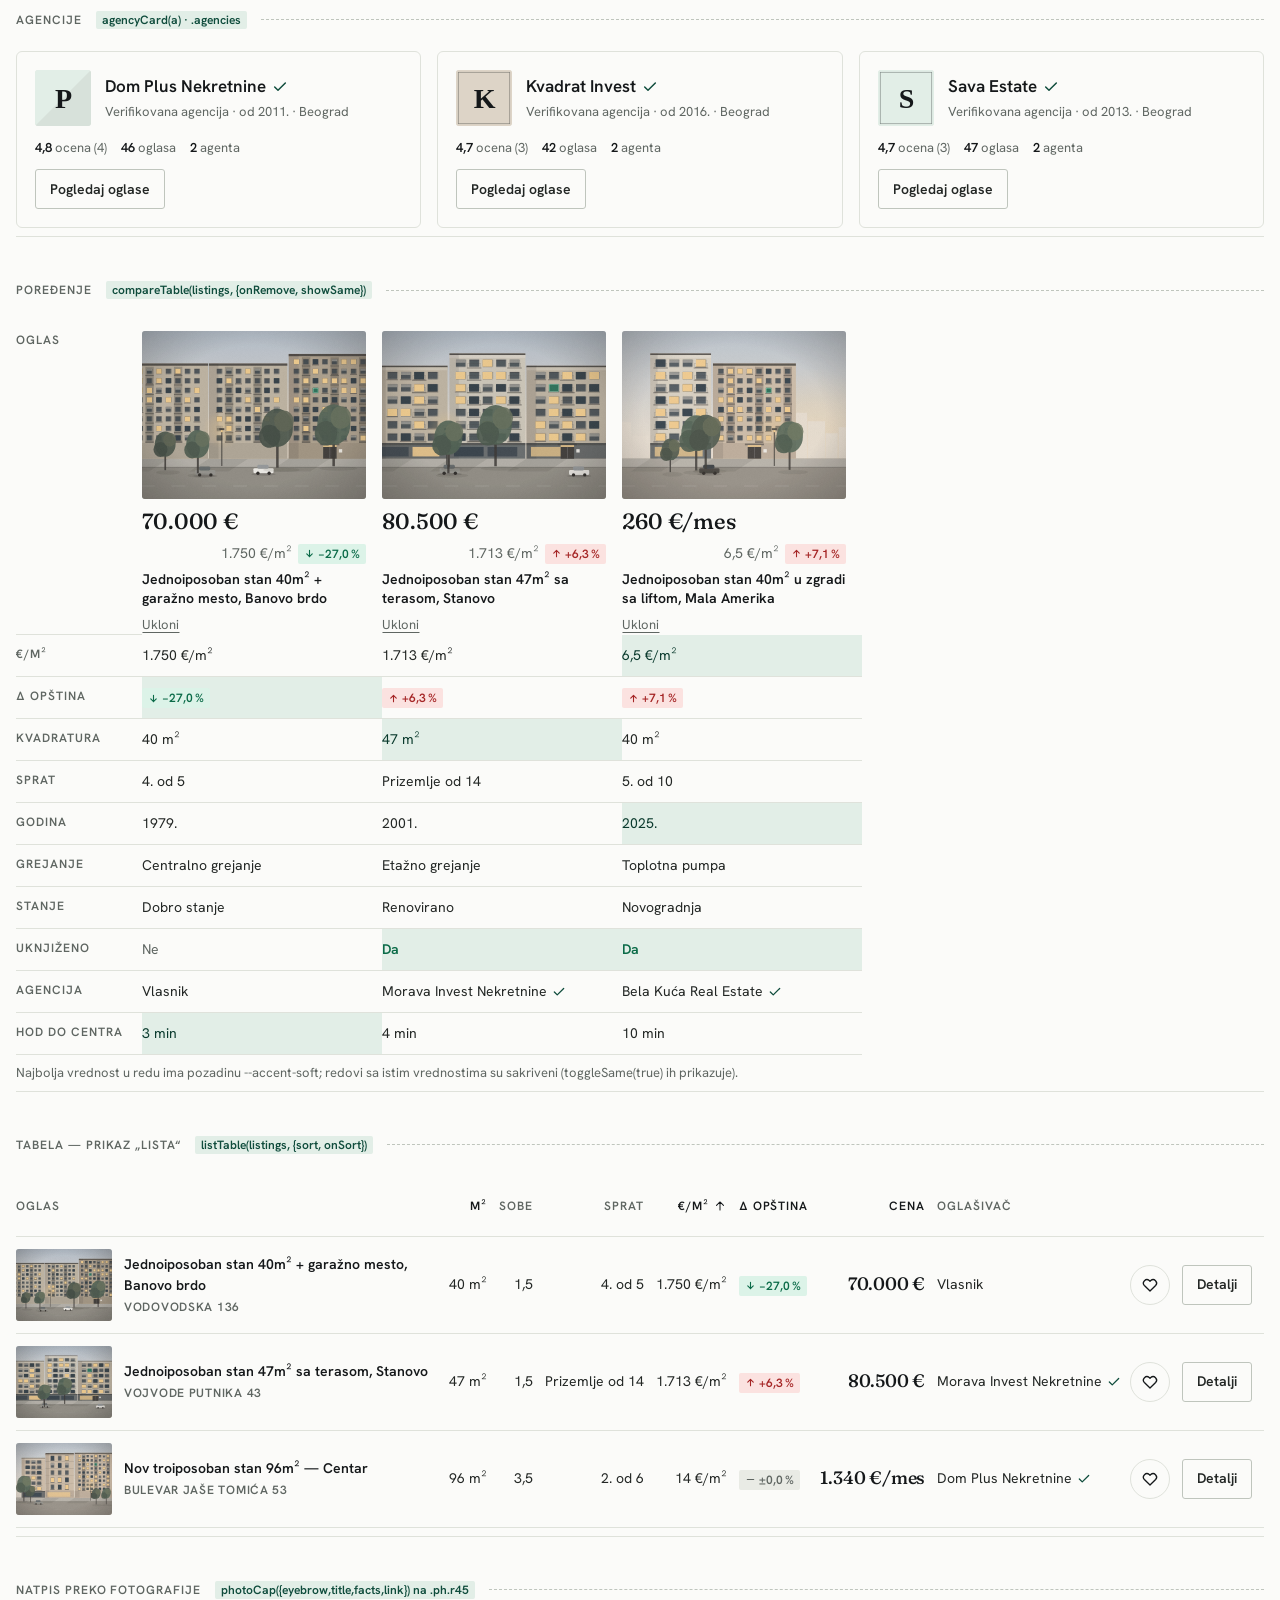
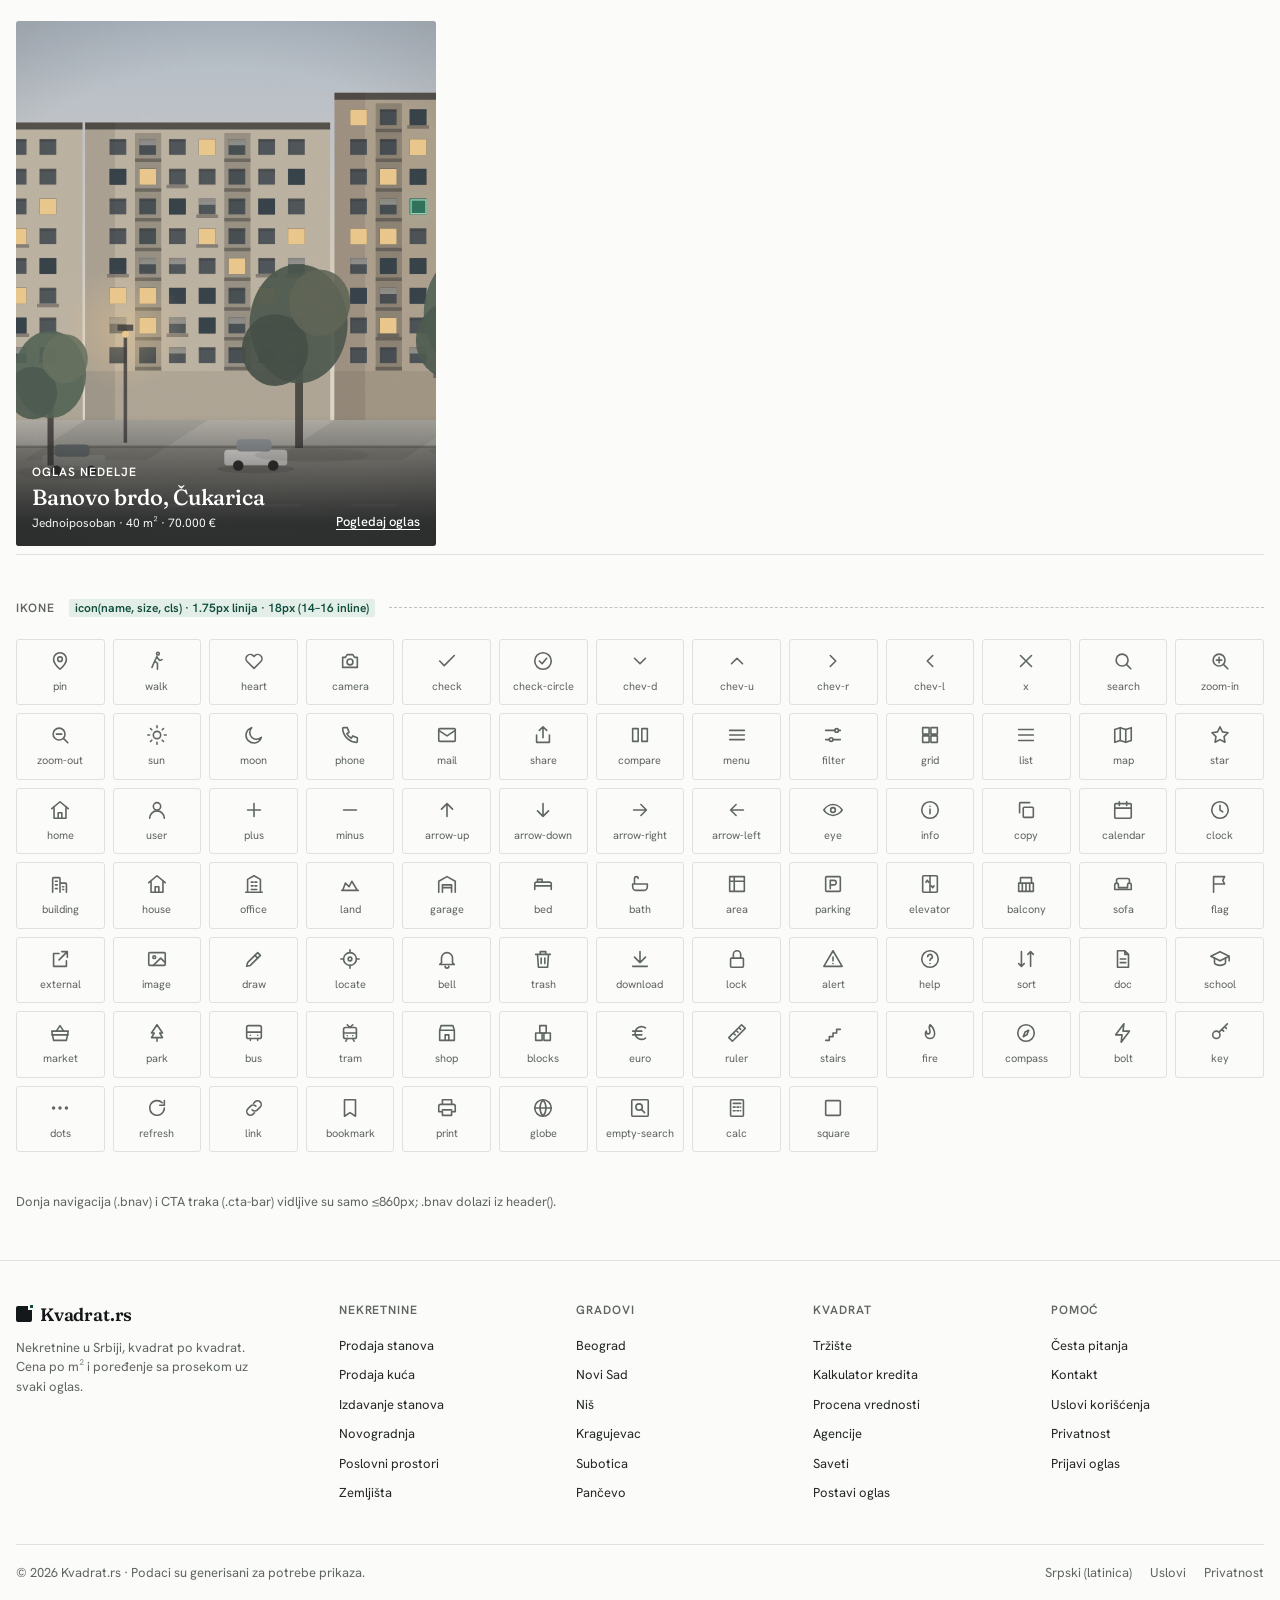
==== commit 3534a241: "WIP: engine, mapa i sloj podataka izgrađeni; ispravke posle provere u toku Co-Authored-By: Claude Op" ====
--- a/dev/index.html
+++ b/dev/index.html
@@ -30,7 +30,7 @@
 .sg-type small{font-size:12px;color:var(--muted);font-family:ui-monospace,Menlo,monospace}
 .sg-icons{display:grid;grid-template-columns:repeat(auto-fill,minmax(88px,1fr));gap:8px}
 .sg-icons div{display:flex;flex-direction:column;align-items:center;gap:6px;padding:10px 4px;border:1px solid var(--border);border-radius:var(--r);font-size:11px;color:var(--muted);text-align:center;word-break:break-all}
-.sg-map{height:300px;position:relative}
+.sg-map{height:380px;position:relative}
 .sg-note{font-size:13px;color:var(--muted);margin-top:8px}
 .sg-rail{display:flex;gap:8px;overflow-x:auto;scrollbar-width:none;padding-right:36px;mask-image:linear-gradient(90deg,#000 calc(100% - 36px),transparent);-webkit-mask-image:linear-gradient(90deg,#000 calc(100% - 36px),transparent)}
 .sg-rail::-webkit-scrollbar{display:none}
@@ -280,7 +280,7 @@
 
   /* paginacija, mrvice, pločice, koraci */
   sec('Paginacija, mrvice, pločice, koraci', 'pager() · crumbs() · tiles() · stepper()', grid(
-    item('Paginacija', 'pager(page, pages, onPick, {per, onPer})', pager(4, 12, (p) => toast('Strana ' + p), { per: 20, onPer: (n) => toast(n + ' po strani') })),
+    Object.assign(item('Paginacija', 'pager(page, pages, onPick, {per, onPer})', pager(4, 12, (p) => toast('Strana ' + p), { per: 20, onPer: (n) => toast(n + ' po strani') })), { style: 'grid-column:1/-1' }),
     item('Mrvice', 'crumbs([{label, href}]) — na telefonu ‹ jedan nivo gore', crumbs([{ label: 'Početna', href: '#' }, { label: 'Prodaja', href: '#' }, { label: 'Stanovi', href: '#' }, { label: 'Beograd', href: '#' }])),
     item('Pločice sa podacima', 'tiles([{v,l,delta}]) · .types', el('div', {}, tiles([{ v: '660', l: 'aktivnih oglasa' }, { v: '34', l: 'grada' }, { v: '18', l: 'agencija' }, { v: '3.804 €/m²', l: 'prosek Beograd', delta: deltaChip({ pct: 4.1, label: '12 meseci' }) }]),
       el('div', { class: 'types' }, TYPES.map((t) => el('a', { href: '#' }, el('b', {}, String(D.listings.filter((l) => l.pt === t.v).length)), t.pl))))),
--- a/css/tokens.css
+++ b/css/tokens.css
@@ -31,6 +31,7 @@
   --sale:#15181A; --on-sale:#FBFBF9;        /* Snižena cena / Hitno: ink on paper, no red */
   /* over photos */
   --photo-ink:rgba(21,24,26,.78); --photo-text:#FFFFFF; --photo-dim:rgba(21,24,26,.18);
+  --lightbox-bg:#0B0D0C; --lightbox-text:#F3F4F0; --lightbox-hover:rgba(255,255,255,.08); --backdrop:rgba(21,24,26,.5);
   /* map */
   --map-bg:#E6E9E2; --map-block:#D9DDD4; --map-road:#FBFBF9; --map-park:#CFDACB; --map-water:#C5D5DA;
   --map-label:#5F6662;
@@ -91,6 +92,7 @@
     --danger:#F26C62;  --danger-soft:#3A1B1B;  --danger-ink:#F79A93;
     --sale:#F3F4F0; --on-sale:#121412;
     --photo-ink:rgba(8,10,9,.82); --photo-text:#F3F4F0; --photo-dim:rgba(8,10,9,.28);
+    --backdrop:rgba(0,0,0,.6);
     --map-bg:#1A1E1B; --map-block:#242925; --map-road:#30362F; --map-park:#1E2A22; --map-water:#1C2A2E; --map-label:#A3A9A2;
     --chart-line:#8ED0B0; --chart-fill:rgba(142,208,176,.12); --chart-grid:#2B302C; --chart-ref:#3E463F;
     --shadow-sm:0 1px 1px rgba(0,0,0,.3),0 2px 6px rgba(0,0,0,.35);
@@ -110,6 +112,7 @@
   --danger:#F26C62;  --danger-soft:#3A1B1B;  --danger-ink:#F79A93;
   --sale:#F3F4F0; --on-sale:#121412;
   --photo-ink:rgba(8,10,9,.82); --photo-text:#F3F4F0; --photo-dim:rgba(8,10,9,.28);
+  --backdrop:rgba(0,0,0,.6);
   --map-bg:#1A1E1B; --map-block:#242925; --map-road:#30362F; --map-park:#1E2A22; --map-water:#1C2A2E; --map-label:#A3A9A2;
   --chart-line:#8ED0B0; --chart-fill:rgba(142,208,176,.12); --chart-grid:#2B302C; --chart-ref:#3E463F;
   --shadow-sm:0 1px 1px rgba(0,0,0,.3),0 2px 6px rgba(0,0,0,.35);
--- a/css/components.css
+++ b/css/components.css
@@ -41,6 +41,7 @@
 .price{font-family:var(--f-display);font-variation-settings:var(--soft);font-size:var(--fs-price);font-weight:500;color:var(--ink);letter-spacing:-.01em;line-height:1.1;font-variant-numeric:tabular-nums;white-space:nowrap}
 .price s{color:var(--muted);font-size:16px;font-weight:400;margin-left:6px;font-family:var(--f-body);letter-spacing:0;text-decoration-color:var(--faint)}
 .price-sm{font-size:var(--fs-price-sm)}
+@media (max-width:1600px){.cards .price s{display:block;margin-left:0;font-size:14px;line-height:1.3;margin-top:2px}}
 .pricerow .ctx{margin-left:auto;display:inline-flex;align-items:center;gap:6px;white-space:nowrap}
 .ppm{color:var(--muted);font-size:14px;font-variant-numeric:tabular-nums}
 .card h3{font-size:17px;font-weight:600;line-height:1.3;margin-top:8px;color:var(--ink);display:-webkit-box;-webkit-line-clamp:2;-webkit-box-orient:vertical;overflow:hidden}
@@ -161,7 +162,7 @@
 .acc .body{padding:0 0 18px;color:var(--text)}
 
 /* ───────── modal i donji list (§5.13) ───────── */
-.backdrop{position:fixed;inset:0;background:rgba(21,24,26,.5);z-index:40;opacity:0;transition:opacity var(--dur) var(--ease)}
+.backdrop{position:fixed;inset:0;background:var(--backdrop);z-index:40;opacity:0;transition:opacity var(--dur) var(--ease)}
 .backdrop.in{opacity:1}
 .modal{position:fixed;inset:0;display:grid;place-items:center;z-index:50;padding:16px}
 .modal .panel{width:min(560px,100%);max-height:calc(100dvh - 32px);overflow:auto;background:var(--bg);border-radius:var(--r-md);box-shadow:var(--shadow-lg);padding:24px;opacity:0;transform:translateY(8px);transition:opacity var(--dur) var(--ease-out),transform var(--dur) var(--ease-out)}
@@ -224,6 +225,8 @@
 .pager [disabled]{opacity:.35;pointer-events:none}
 .pager .dots{width:28px;text-align:center;color:var(--muted)}
 .pager .per{margin-left:auto;display:inline-flex;align-items:center;gap:8px;font-size:14px;color:var(--muted)}
+.pager .cur{display:none}
+@media (max-width:600px){.pager{gap:8px}.pager .dots,.pager .pg:not([aria-current="page"]){display:none}.pager .cur{display:inline;font-size:14px;color:var(--muted);font-variant-numeric:tabular-nums;padding:0 4px}.pager .per{margin-left:auto}}
 .load-more{margin:24px 0}
 
 /* ───────── mrvice (§5.18) ───────── */
@@ -334,20 +337,20 @@
   .gallery-wrap .gbadges{left:12px;top:12px}
   .gallery-wrap .gpager{position:absolute;left:12px;bottom:12px;display:inline-flex;height:28px;align-items:center;padding:0 10px;background:var(--photo-ink);color:var(--photo-text);border-radius:2px;font-size:13px;font-variant-numeric:tabular-nums;z-index:2}
 }
-.lightbox{position:fixed;inset:0;background:#0B0D0C;z-index:50;display:flex;flex-direction:column;color:#F3F4F0}
+.lightbox{position:fixed;inset:0;background:var(--lightbox-bg);z-index:50;display:flex;flex-direction:column;color:var(--lightbox-text)}
 .lightbox .top{display:flex;align-items:center;justify-content:space-between;height:56px;padding:0 var(--gutter-r) 0 var(--gutter);font-size:14px;font-variant-numeric:tabular-nums;flex:none}
-.lightbox .top .iconbtn{width:44px;height:44px;color:#F3F4F0}
-.lightbox .top .iconbtn:hover{background:rgba(255,255,255,.08);color:#fff}
+.lightbox .top .iconbtn{width:44px;height:44px;color:var(--lightbox-text)}
+.lightbox .top .iconbtn:hover{background:var(--lightbox-hover);color:var(--lightbox-text)}
 .lightbox .stage{flex:1;min-height:0;position:relative;display:flex;align-items:center;justify-content:center;padding:0 16px}
 .lightbox .stage img,.lightbox .stage svg{max-width:100%;max-height:100%;width:auto;height:100%;object-fit:contain;border-radius:var(--r)}
-.lightbox .arr{position:absolute;top:50%;transform:translateY(-50%);width:44px;height:44px;border-radius:var(--r);background:rgba(255,255,255,.08);color:#F3F4F0;display:inline-flex;align-items:center;justify-content:center}
+.lightbox .arr{position:absolute;top:50%;transform:translateY(-50%);width:44px;height:44px;border-radius:var(--r);background:var(--lightbox-hover);color:var(--lightbox-text);display:inline-flex;align-items:center;justify-content:center}
 .lightbox .arr.l{left:16px}.lightbox .arr.r{right:16px}
 .lightbox .thumbs{display:flex;gap:6px;padding:8px var(--gutter-r) calc(8px + env(safe-area-inset-bottom,0px)) var(--gutter);height:calc(64px + 16px + env(safe-area-inset-bottom,0px));overflow-x:auto;scrollbar-width:none;flex:none}
 .lightbox .thumbs::-webkit-scrollbar{display:none}
 .lightbox .thumbs button{width:64px;height:64px;flex:none;border-radius:var(--r);overflow:hidden;opacity:.6;padding:0;border:2px solid transparent}
 .lightbox .thumbs button[aria-current="true"]{opacity:1;border-color:var(--accent)}
 .lightbox .thumbs img,.lightbox .thumbs svg{width:100%;height:100%;object-fit:cover}
-.lightbox :focus-visible{outline-color:#F3F4F0}
+.lightbox :focus-visible{outline-color:var(--lightbox-text)}
 
 /* ───────── agencija (§5.24) ───────── */
 .agencies{display:grid;grid-template-columns:repeat(3,minmax(0,1fr));gap:16px}
@@ -421,7 +424,8 @@
 @media (max-width:600px){.stepper{display:none}.stepper-m{display:block;font-size:13px;color:var(--muted)}.stepper-m b{color:var(--ink);font-weight:600}.stepper-m .bar{height:2px;background:var(--border);margin-top:8px;position:relative}.stepper-m .bar i{position:absolute;left:0;top:0;bottom:0;background:var(--accent)}}
 
 /* ───────── tabela (§5.28) ───────── */
-.table-wrap{overflow-x:auto;scrollbar-width:none}
+.table-wrap{overflow-x:auto;scrollbar-width:none;-webkit-overflow-scrolling:touch;mask-image:linear-gradient(90deg,#000 calc(100% - 36px),transparent);-webkit-mask-image:linear-gradient(90deg,#000 calc(100% - 36px),transparent)}
+@media (min-width:1101px){.table-wrap{mask-image:none;-webkit-mask-image:none}}
 .table-wrap::-webkit-scrollbar{display:none}
 .table{width:100%;border-collapse:collapse;font-size:14px}
 .table th{font-size:12px;font-weight:600;letter-spacing:.08em;text-transform:uppercase;color:var(--muted);text-align:left;padding:10px 12px 10px 0;border-bottom:1px solid var(--border);white-space:nowrap}
@@ -455,8 +459,8 @@
 .filterbar{display:flex;align-items:center;gap:8px;padding:12px 0;border-top:1px solid var(--border);border-bottom:1px solid var(--border);position:sticky;top:var(--header-h);z-index:25;background:var(--bg);flex-wrap:wrap}
 .filterbar .sp{flex:1;min-width:8px}
 .filterbar .sort{display:inline-flex;align-items:center;gap:6px;font-size:14px;color:var(--muted)}
-.views{display:inline-flex;border:1px solid var(--border-strong);border-radius:var(--r);overflow:hidden;flex:none;height:40px}
-.views button{height:38px;padding:0 12px;display:inline-flex;align-items:center;gap:6px;color:var(--muted);font-weight:600;font-size:14px;white-space:nowrap}
+.views{display:inline-flex;border:1px solid var(--border-strong);border-radius:var(--r);overflow:hidden;flex:none;height:42px}
+.views button{height:40px;padding:0 12px;display:inline-flex;align-items:center;gap:6px;color:var(--muted);font-weight:600;font-size:14px;white-space:nowrap}
 .views button+button{border-left:1px solid var(--border-strong)}
 .views button[aria-pressed="true"]{background:var(--ink);color:var(--bg)}
 .views button .ico{width:16px;height:16px}
